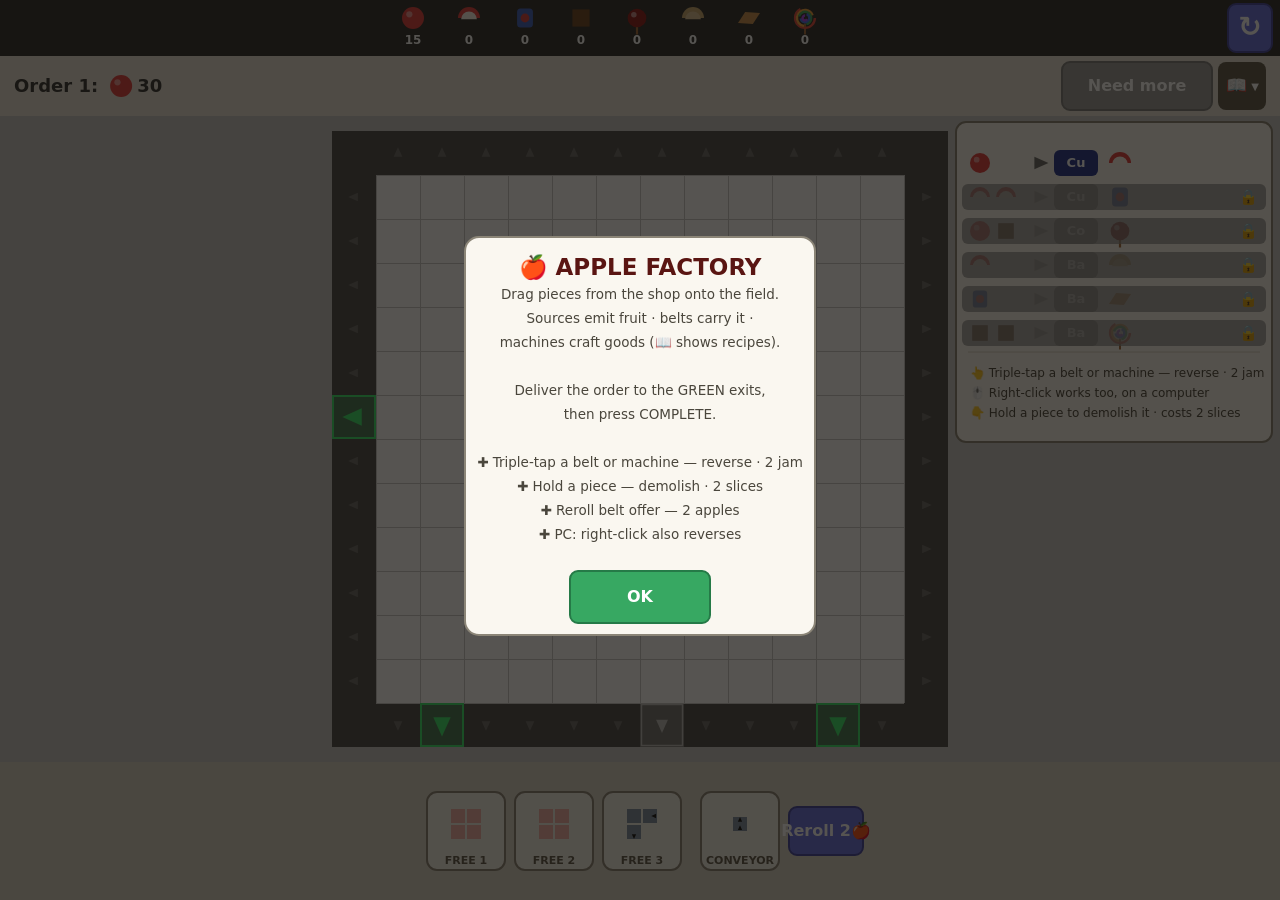
==== applefactory/index.html @ 953b86b8 "Add AppleFactory game" ====
<!DOCTYPE html>
<html lang="en">
<head>
<meta charset="utf-8">
<meta name="viewport" content="width=device-width, initial-scale=1, maximum-scale=1, user-scalable=no, viewport-fit=cover">
<title>AppleFactory</title>
<style>
  html, body { margin: 0; padding: 0; overflow: hidden; background: #c8c8c8; }
  canvas { display: block; touch-action: none; -webkit-user-select: none; user-select: none; }
</style>
</head>
<body>
<canvas id="game"></canvas>
<script>"use strict";(()=>{var Me=["apple","slice","jam","caramel","candyApple","driedApple","fruitLeather","lollipop"],C=["source","caramelSource"];var M=class{constructor(n){this.s=n>>>0||2654435769,this.next(),this.next(),this.next(),this.next()}next(){return this.s=Math.imul(this.s,1664525)+1013904223>>>0,this.s/4294967296}int(n){return Math.floor(this.next()*n)}pick(n){return n[this.int(n.length)]}};function oe(e){return k(e).cells.map(t=>({x:e.x+t.x,y:e.y+t.y}))}function k(e){return G()[e.kind][e.variantIdx]}function Le(e,n){let t=JSON.stringify(n);return G()[e].findIndex(r=>JSON.stringify(r)===t)}var re=null;function Ae(e){re=e}function G(){if(!re)throw new Error("piece variants not registered");return re}var He=(e,n)=>n*12+e;function at(e){let n=new Int32Array(12*12).fill(-1);for(let t of e)for(let r of oe(t))n[He(r.x,r.y)]=t.id;return n}function N(e,n,t,r,o){let i=at(o!=null?e.filter(s=>s.id!==o):e);for(let s of n.cells){let a=t+s.x,l=r+s.y;if(a<0||l<0||a>=12||l>=12||i[He(a,l)]!==-1)return!1}return!0}var y=(e,n)=>({x:e,y:n}),S=(e,n,t,r)=>({x:e,y:n,dir:t,kind:r}),lt=[{kind:"source",w:2,h:2,cells:[y(0,0),y(1,0),y(0,1),y(1,1)],ports:[S(0,0,"N","out"),S(0,0,"W","out"),S(1,0,"N","out"),S(1,0,"E","out"),S(0,1,"S","out"),S(0,1,"W","out"),S(1,1,"S","out"),S(1,1,"E","out")],path:[]},{kind:"conveyor",w:2,h:1,cells:[y(0,0),y(1,0)],ports:[S(0,0,"W","in"),S(1,0,"E","out")],path:[y(0,0),y(1,0)]},{kind:"conveyor",w:1,h:1,cells:[y(0,0)],ports:[S(0,0,"W","in"),S(0,0,"E","out")],path:[y(0,0)]},{kind:"corner",w:2,h:2,cells:[y(0,0),y(1,0),y(0,1)],ports:[S(0,1,"S","in"),S(1,0,"E","out")],path:[y(0,1),y(0,0),y(1,0)]},{kind:"cutter",w:1,h:3,cells:[y(0,0),y(0,1),y(0,2)],ports:[S(0,1,"W","in"),S(0,1,"E","out")],path:[y(0,1)]},{kind:"caramelSource",w:2,h:2,cells:[y(0,0),y(1,0),y(0,1),y(1,1)],ports:[S(0,0,"N","out"),S(0,0,"W","out"),S(1,0,"N","out"),S(1,0,"E","out"),S(0,1,"S","out"),S(0,1,"W","out"),S(1,1,"S","out"),S(1,1,"E","out")],path:[]},{kind:"combiner",w:1,h:3,cells:[y(0,0),y(0,1),y(0,2)],ports:[S(0,0,"W","in"),S(0,2,"W","in"),S(0,1,"E","out")],path:[y(0,1)]},{kind:"baker",w:1,h:3,cells:[y(0,0),y(0,1),y(0,2)],ports:[S(0,0,"N","in"),S(0,2,"S","out")],path:[y(0,0),y(0,1),y(0,2)]},{kind:"container",w:2,h:3,cells:[y(0,0),y(1,0),y(0,1),y(1,1),y(0,2),y(1,2)],ports:[],path:[]}];function Ge(e,n,t){let r=Math.max(e.w,e.h),o=m=>({x:r-1-m.y,y:m.x}),i={N:"E",E:"S",S:"W",W:"N"},s=m=>({x:r-1-m.x,y:m.y}),a=m=>m==="E"?"W":m==="W"?"E":m,l=e.cells.map(m=>({...m})),c=e.ports.map(m=>({...m})),f=e.path.map(m=>({...m})),u=(m,T)=>m.map(T);for(let m=0;m<n;m++)l=u(l,o),c=c.map(T=>({dir:i[T.dir],kind:T.kind,...o(T)})),f=u(f,o);t&&(l=u(l,s),c=c.map(m=>({dir:a(m.dir),kind:m.kind,...s(m)})),f=u(f,s));let p=1/0,b=1/0;for(let m of l)m.x<p&&(p=m.x),m.y<b&&(b=m.y);let h=m=>({x:m.x-p,y:m.y-b});l=l.map(h),c=c.map(m=>({...m,...h(m)})),f=f.map(h);let R=ct(l);return c.sort((m,T)=>m.y-T.y||m.x-T.x||(m.dir===T.dir?m.kind.localeCompare(T.kind):m.dir.localeCompare(T.dir))),{kind:e.kind,w:R.w,h:R.h,cells:l,ports:c,path:f}}function ct(e){let n=0,t=0;for(let r of e)r.x+1>n&&(n=r.x+1),r.y+1>t&&(t=r.y+1);return{w:n,h:t}}function ut(e,n){if(e==="conveyor"||e==="corner"||e==="cutter"||e==="baker")return n.ports.map(t=>({...t,kind:t.kind==="in"?"out":"in"}));if(e==="combiner"){let t=n.ports.find(o=>o.kind==="out");if(!t)return null;let r=t.dir==="E"||t.dir==="W";return n.ports.map(o=>({...o,x:r?n.w-1-o.x:o.x,y:r?o.y:n.h-1-o.y,dir:r?o.dir==="E"?"W":o.dir==="W"?"E":o.dir:o.dir==="N"?"S":o.dir==="S"?"N":o.dir}))}return null}function Ne(e,n){let t=e.map(o=>`${o.x},${o.y}`).sort(),r=n.map(o=>`${o.x},${o.y},${o.dir},${o.kind}`).sort();return JSON.stringify([t,r])}function _e(e,n){let t=ut(e,n);if(!t)return-1;let r=Ne(n.cells,t);return G()[e].findIndex(o=>Ne(o.cells,o.ports)===r)}function Ve(){let e={};for(let n of lt){let t=[];for(let r=0;r<4;r++)t.push(Ge(n,r,!1)),t.push(Ge(n,r,!0));e[n.kind]=(e[n.kind]??[]).concat(t)}return Ae(e),e}var ft=["source","caramelSource","conveyor","corner","cutter","combiner","baker","container"],dt=["container"],Sr=ft.filter(e=>!dt.includes(e)),Ke=["conveyor","corner"];var x={N:{x:0,y:-1},E:{x:1,y:0},S:{x:0,y:1},W:{x:-1,y:0}},_={N:"S",S:"N",E:"W",W:"E"};function mt(e){let n=new Set(e.cells.map(r=>`${r.x},${r.y}`)),t=[];for(let r of e.cells){let o=["N","E","S","W"];for(let i of o)n.has(`${r.x+x[i].x},${r.y+x[i].y}`)||t.push({x:r.x,y:r.y,dir:i})}return t}function pt(e,n,t,r){return e.ports.some(o=>o.kind==="in"&&o.x===n&&o.y===t&&o.dir===r)}function yt(e,n,t,r){return e.ports.some(o=>o.kind==="out"&&o.x===n&&o.y===t&&o.dir===r)}function bt(e,n,t,r){if(e.paused)return!1;let o=k(e);return e.kind==="container"?!0:yt(o,n,t,r)}function ht(e,n,t,r){if(e.paused)return!1;let o=k(e);return e.kind==="container"?!0:pt(o,n,t,r)}var We=e=>e.kind==="conveyor"||e.kind==="corner";function St(e,n){return We(e)||We(n)}function kt(e,n){return(e.activeExits??[]).some(t=>t.x===n.x&&t.y===n.y)}function D(e){let n=[];for(let t of e.pieces){let r=k(t),o=t.kind==="container"?mt(r):r.ports.filter(i=>i.kind==="out");for(let i of o){if(!bt(t,i.x,i.y,i.dir))continue;let s=t.x+i.x+x[i.dir].x,a=t.y+i.y+x[i.dir].y;if(s<0||a<0||s>=12||a>=12){if(!C.includes(t.kind)){let u={x:t.x+i.x,y:t.y+i.y};kt(e,u)&&n.push({fromPiece:t.id,cell:u,dir:i.dir,toPiece:-1})}continue}let c=e.pieces.find(u=>u.x<=s&&u.y<=a&&s<u.x+k(u).w&&a<u.y+k(u).h);if(!c||c.id===t.id||!St(t,c))continue;let f=_[i.dir];ht(c,s-c.x,a-c.y,f)&&n.push({fromPiece:t.id,cell:{x:t.x+i.x,y:t.y+i.y},dir:i.dir,toPiece:c.id})}}return n}function ie(e,n){return e.pieces.find(t=>t.id===n)??null}var w={cutter:{recipes:[{ins:{apple:1},out:{type:"slice",qty:1}},{ins:{slice:2},out:{type:"jam",qty:1},needsUnlock:"jam"}],caps:{apple:1,slice:1,jam:1},steps:1},combiner:{recipes:[{ins:{apple:1,caramel:1},out:{type:"candyApple",qty:1}}],caps:{apple:1,caramel:1,candyApple:1},steps:2},baker:{recipes:[{ins:{slice:1},out:{type:"driedApple",qty:1}},{ins:{jam:1},out:{type:"fruitLeather",qty:1}},{ins:{caramel:2},out:{type:"lollipop",qty:1}}],caps:{slice:2,jam:2,driedApple:1,fruitLeather:1,caramel:2,lollipop:1},steps:3}},U=e=>e in w;function gt(e){return w[e].recipes.map(n=>n.out.type)}function Pt(e,n){return U(e.kind)?w[e.kind].caps[n]??0:0}function Be(e,n,t){if(n.paused||!U(n.kind))return!1;let r=w[n.kind];if(n.job>=0){let o=r.recipes[n.job];if(t===o.out.type&&(n.bufs[t]??0)+1+o.out.qty>(r.caps[t]??0))return!1}return(n.ing[t]??0)<Pt(n,t)?!0:n.job<0&&r.recipes.some(o=>{let i=o.ins[t];if(!i||o.needsUnlock&&!e.unlocked.includes(o.needsUnlock)||(n.ing[t]??0)+1!==i)return!1;for(let s of Object.keys(o.ins))if(s!==t&&(n.ing[s]??0)<o.ins[s])return!1;return(n.bufs[o.out.type]??0)+o.out.qty<=(r.caps[o.out.type]??0)})}function qe(e,n,t){n.ing[t]=(n.ing[t]??0)+1}function vt(e,n){let t=w[n.kind];for(let r=0;r<t.recipes.length;r++){let o=t.recipes[r];if(o.needsUnlock&&!e.unlocked.includes(o.needsUnlock))continue;let i=!0;for(let s of Object.keys(o.ins))(n.ing[s]??0)<o.ins[s]&&(i=!1);if(i&&!((n.bufs[o.out.type]??0)+o.out.qty>(t.caps[o.out.type]??0)))return r}return-1}function Ue(e){for(let n of e.pieces){if(n.paused||!U(n.kind))continue;let t=w[n.kind];if(n.job<0){let r=vt(e,n);if(r>=0){n.job=r;let o=t.recipes[r];for(let i of Object.keys(o.ins))n.ing[i]=(n.ing[i]??0)-o.ins[i],n.ing[i]===0&&delete n.ing[i];n.procTicks=t.steps*24-1}continue}if(n.procTicks--,n.procTicks<=0){let r=t.recipes[n.job];n.bufs[r.out.type]=(n.bufs[r.out.type]??0)+r.out.qty,n.job=-1}}}function je(e,n,t,r){if(n.paused||!U(n.kind))return;let o=gt(n.kind),i=t.filter(s=>s.fromPiece===n.id);for(let s of i)for(let a of o)if((n.bufs[a]??0)>0&&r(e,s,a)){n.bufs[a]=n.bufs[a]-1,n.bufs[a]===0&&delete n.bufs[a];break}}function Fe(e,n,t){if(n.paused)return!1;switch(n.kind){case"conveyor":case"corner":return n.queue[0]==null;case"cutter":case"combiner":case"baker":return Be(e,n,t);case"container":return n.stored<12&&(n.lock===null||n.lock===t);case"source":case"caramelSource":return!1}}function $e(e,n,t){let r={id:e.nextResourceId++,type:t};switch(n.kind){case"conveyor":case"corner":n.queue[0]=r;break;case"cutter":case"combiner":case"baker":qe(e,n,t);break;case"container":n.stored++,n.lock===null&&(n.lock=t);break;case"source":case"caramelSource":break}}function Rt(e){return e==="caramelSource"?"caramel":"apple"}function ae(e,n,t){if(n.toPiece===-1)return e.stock[t]++,!0;let r=ie(e,n.toPiece);return!r||!Fe(e,r,t)?!1:($e(e,r,t),!0)}var le=e=>e.kind==="conveyor"||e.kind==="corner";function wt(e,n){let t=new Map(e.pieces.map(a=>[a.id,a])),r=[],o=new Set,i=new Set,s=a=>{if(o.has(a)||i.has(a))return;let l=t.get(a);if(!(!l||!le(l))){i.add(a);for(let c of n)c.fromPiece===a&&c.toPiece>=0&&s(c.toPiece);i.delete(a),o.add(a),r.push(l)}};for(let a of n)s(a.fromPiece);for(let a of e.pieces)le(a)&&!o.has(a.id)&&r.push(a);return r}function Ye(e){let n=D(e),t=new Set;for(let r of wt(e,n)){let o=k(r).path.length,i=!1,s=r.queue[o-1];if(s!=null)for(let a of n){if(a.fromPiece!==r.id)continue;if(a.toPiece===-1){e.stock[s.type]++,i=!0;break}let l=ie(e,a.toPiece);if(le(l)){if(t.has(l.id)&&l.queue[0]==null){l.queue[0]=s,i=!0;break}}else if(Fe(e,l,s.type)){$e(e,l,s.type),i=!0;break}}i&&(r.queue[o-1]=null);for(let a=o-1;a>0;a--)r.queue[a]==null&&r.queue[a-1]!=null&&(r.queue[a]=r.queue[a-1],r.queue[a-1]=null);t.add(r.id)}for(let r of e.pieces){if(r.paused)continue;let o=n.filter(i=>i.fromPiece===r.id);if(o.length!==0)if(C.includes(r.kind)){let i=Rt(r.kind);for(let s of o){if(r.stock<=0)break;ae(e,s,i)&&r.stock--}}else if(r.kind==="container"&&r.lock!==null){let i=r.lock;for(let s of o){if(r.stored<=0)break;ae(e,s,i)&&(r.stored--,r.stored===0&&(r.lock=null))}}else je(e,r,n,ae)}}function ue(e,n){let t=G()[n];return e.pick(t)}function Tt(e,n){return ue(e,e.pick(n))}function Je(e){return ue(e,e.pick(Ke))}var Xe=e=>JSON.stringify(e);function Ct(e,n,t){let r=e?Xe(e):"",o=n(t);for(let i=0;i<10&&Xe(o)===r;i++)o=n(t);return o}function xt(e){return[...e.unlockedKinds]}function Qe(e,n){let t=xt(e),r=[];for(let i=0;i<3;i++)r.push(Tt(n,t));let o=n.int(r.length);r[o]=ue(n,"source"),e.shopFree=r}function Ze(e,n){e.shopFree.every(t=>t===null)&&(Qe(e,n),e.firstCycle=!1)}function ze(e,n){return e.stock.apple<2?!1:(e.stock.apple-=2,e.shopConveyor=Ct(e.shopConveyor,Je,n),!0)}function en(e,n){Qe(e,n),e.shopConveyor=Je(n)}var F=5,j=(e,n,t)=>n+e.int(t-n+1);function Et(e,n){let t=r=>({type:r,qty:j(n,20,30)});switch(e){case 1:return[t("apple")];case 2:return[t("slice")];case 3:return[{type:"jam",qty:j(n,10,20)}];case 4:return[t("candyApple")];case 5:{let r=o=>({type:o,qty:j(n,10,30)});return[r("lollipop"),r("fruitLeather"),r("driedApple")]}default:throw new Error(`no campaign script for order ${e}`)}}function Dt(e,n,t){let r=e<11?2:3,o=20+(e>=11?Math.floor((e-11)/5)*10:0),i=[...n],s=[];for(let a=0;a<r&&i.length>0;a++)s.push(i.splice(t.int(i.length),1)[0]);return s.map(a=>({type:a,qty:j(t,o,o+10)}))}function fe(e,n,t){return e<=F?{index:e,reqs:Et(e,t)}:{index:e,reqs:Dt(e,n,t)}}function de(e,n){return n.reqs.every(t=>e[t.type]>=t.qty)}function Ot(e,n){if(n===2&&!e.unlocked.includes("jam")&&e.unlocked.push("jam"),n===3&&(e.unlocked.includes("caramel")||e.unlocked.push("caramel"),e.unlocked.includes("candyApple")||e.unlocked.push("candyApple"),e.unlockedKinds.includes("combiner")||e.unlockedKinds.push("combiner"),e.unlockedKinds.includes("caramelSource")||e.unlockedKinds.push("caramelSource")),n>=4){for(let t of["driedApple","fruitLeather","lollipop"])e.unlocked.includes(t)||e.unlocked.push(t);e.unlockedKinds.includes("baker")||e.unlockedKinds.push("baker")}}function nn(e){if(e.gameOver||!de(e.stock,e.order))return!1;for(let r of e.order.reqs)e.stock[r.type]-=r.qty;let n=e.order.index;Ot(e,n),n>=F&&(e.won=!0,e.endless=!0),e.orderIndex=n+1;let t=new M(e.rngState^1597463007);return e.order=fe(e.orderIndex,e.unlocked,t),e.rngState=t.s,!0}function It(e){let n=[...e.shopFree.filter(t=>t!==null),e.shopConveyor].filter(t=>t!==null);if(n.length===0)return!0;for(let t of n)for(let r=0;r<=12-t.h;r++)for(let o=0;o<=12-t.w;o++)if(N(e.pieces,t,o,r))return!0;return!1}function tn(e){!e.endless||e.gameOver||It(e)||(e.gameOver=!0)}function rn(){let e=[];for(let t=0;t<12;t++)e.push({x:t,y:0},{x:t,y:11},{x:0,y:t},{x:11,y:t});let n=new Set;return e.filter(t=>{let r=`${t.x},${t.y}`;return n.has(r)?!1:(n.add(r),!0)})}function ye(e){let n=rn(),t=[];for(let r=0;r<3&&n.length>0;r++){let o=e.int(n.length);t.push(n.splice(o,1)[0])}return t}var me=(e,n)=>e.x===n.x&&e.y===n.y;function $(e,n){for(let t=0;t<20;t++){let r=ye(e)[0];if(!n.some(o=>me(o,r)))return r}return rn().find(t=>!n.some(r=>me(r,t)))}function Lt(e,n,t){let r=e.activeExits.findIndex(a=>a.x===n.x&&a.y===n.y);if(r<0)return;let o=e.activeExits.filter((a,l)=>l!==r),i=e.nextExit,s;i&&!o.some(a=>me(a,i))?s=i:s=$(t,o),e.activeExits[r]=s,e.nextExit=$(t,e.activeExits)}function pe(e,n){let t=D(e),r=new Set,o=[n];for(;o.length>0;){let i=o.pop();for(let s of t)s.fromPiece!==i||s.toPiece<0||r.has(s.toPiece)||(r.add(s.toPiece),o.push(s.toPiece))}return r}function At(e,n){let t=new Set;for(let r of w[n].recipes)if(!(r.needsUnlock&&!e.unlocked.includes(r.needsUnlock)))for(let o of Object.keys(r.ins))t.add(o);return t}function Ht(e,n,t){let r=new Set;for(let o of w[n].recipes){if(o.needsUnlock&&!e.unlocked.includes(o.needsUnlock))continue;let i=!0;for(let s of Object.keys(o.ins))t.has(s)||(i=!1);i&&r.add(o.out.type)}return r}function on(e,n){let t=new Map;for(let i of n){if(i.toPiece<0)continue;let s=t.get(i.toPiece)??[];s.push(i),t.set(i.toPiece,s)}let r=new Map;for(let i of e.pieces)C.includes(i.kind)&&r.set(i.id,new Set([i.kind==="caramelSource"?"caramel":"apple"]));let o=e.pieces.length+2;for(let i=0;i<o;i++){let s=!1;for(let a of e.pieces){let l=new Set;for(let u of t.get(a.id)??[]){let p=r.get(u.fromPiece);if(p){if(a.kind==="conveyor"||a.kind==="corner"||a.kind==="container")for(let b of p)l.add(b);else if(a.kind in w){let b=At(e,a.kind);for(let h of p)b.has(h)&&l.add(h)}}}let c=a.kind in w?Ht(e,a.kind,l):l,f=r.get(a.id);f||(f=new Set,r.set(a.id,f));for(let u of c)f.has(u)||(f.add(u),s=!0)}if(!s)break}return r}function sn(e,n,t){for(let r of n){if(r.toPiece!==-1||!e.has(r.fromPiece))continue;let o=t.get(r.fromPiece);if(o&&o.size>0)return!0}return!1}function Gt(e){let n=D(e),t=on(e,n),r=[],o=e.pieces.filter(i=>C.includes(i.kind));for(let i of o){let s=pe(e,i.id),a=new Set(s);a.add(i.id);let l=!1;for(let c of n)if(c.toPiece===-1&&a.has(c.fromPiece)){l=!0;break}l&&sn(a,n,t)&&r.push([...a])}return r}function an(e){e.builtLines=Gt(e)}function ln(e){let n=new Set;for(let t of e.builtLines)for(let r of t)n.add(r);return n}function cn(e,n){let t=e.pieces.filter(c=>C.includes(c.kind)&&c.stock<=0);if(t.length===0)return;let r=D(e),o=on(e,r),i=new Set;for(let c of e.pieces)if(!(!C.includes(c.kind)||c.stock<=0)){i.add(c.id);for(let f of pe(e,c.id))i.add(f)}let s=(c,f)=>{for(let u of r)u.toPiece===-1&&c.has(u.fromPiece)&&f.push(u.cell)},a=new Set,l=[];for(let c of t){if(a.has(c.id))continue;let f=pe(e,c.id);if(f.add(c.id),sn(f,r,o)){if(Nt(e,f,r))continue;s(f,l);for(let u of f)a.add(u)}else{if(e.pieces.some(b=>f.has(b.id)&&b.stored>0))continue;let p=!1;for(let b of f)i.has(b)||(a.add(b),p=!0);p&&s(f,l)}}if(a.size>0){e.pieces=e.pieces.filter(c=>!a.has(c.id));for(let c of l)Lt(e,c,n)}}function Nt(e,n,t){let r=new Set;for(let o of t)n.has(o.fromPiece)&&r.add(o.fromPiece);for(let o of e.pieces){if(!n.has(o.id))continue;if(o.stored>0||(o.queue.some(Boolean)||Object.keys(o.bufs).length>0||Object.keys(o.ing).length>0)&&r.has(o.id))return!0}return!1}var Vt=15,Kt=()=>{let e={};for(let n of Me)e[n]=0;return e};function un(e,n,t,r,o){return{id:e.nextPieceId++,kind:n,variantIdx:t,x:r,y:o,paused:!1,stock:C.includes(n)?10:0,bufs:{},ing:{},job:-1,procTicks:0,stored:0,lock:null,queue:[]}}function be(e){let n=new M(e),t={tick:0,pieces:[],nextPieceId:1,nextResourceId:1,stock:Kt(),orderIndex:1,order:{index:1,reqs:[]},unlocked:["apple","slice"],unlockedKinds:["source","conveyor","corner","cutter"],won:!1,endless:!1,gameOver:!1,shopFree:[null,null,null],shopConveyor:null,firstCycle:!0,activeExits:ye(n),nextExit:null,builtLines:[],rngState:n.s};return t.stock.apple=Vt,t.nextExit=$(n,t.activeExits),en(t,n),t.order=fe(1,t.unlocked,n),t.rngState=n.s,t}function fn(e){return JSON.stringify(e)}function dn(e){let n=JSON.parse(e);if(typeof n.tick!="number"||!Array.isArray(n.pieces))throw new Error("invalid save data");return n}var mn=2,Y=1e3;function pn(e,n,t){if(t.has(n)||e.stock.slice<mn)return!1;let r=e.pieces.findIndex(o=>o.id===n);return r<0?!1:(e.stock.slice-=mn,e.pieces.splice(r,1),!0)}var yn=2,Wt=["conveyor","corner","cutter","combiner","baker"];function bn(e,n){let t=e.pieces.find(o=>o.id===n);if(!t||!Wt.includes(t.kind)||e.stock.jam<yn)return!1;let r=_e(t.kind,k(t));return r<0?!1:(e.stock.jam-=yn,t.variantIdx=r,t.queue.reverse(),!0)}var X=class{constructor(n){Ve(),this.currentSeed=n>>>0||1,this.state=be(this.currentSeed)}tick(){let n=this.state;if(!n.gameOver&&(n.tick++,Ue(n),n.tick%24===0)){Ye(n);let t=this.prng();cn(n,t),this.commit(t),an(n),tn(n)}}prng(){return new M(this.state.rngState)}commit(n){this.state.rngState=n.s}freeSlotIndex(n){return n==="free0"?0:n==="free1"?1:2}place(n,t,r){let o=this.state,i;if(n==="conv"?i=o.shopConveyor:i=o.shopFree[this.freeSlotIndex(n)]??null,!i)return!1;let s=i.kind,a=Le(s,i);if(a<0||!N(o.pieces,i,t,r))return!1;if(o.pieces.push(un(o,s,a,t,r)),n==="conv")o.shopConveyor=null;else{o.shopFree[this.freeSlotIndex(n)]=null;let l=this.prng();Ze(o,l),this.commit(l)}return!0}demolish(n){return pn(this.state,n,ln(this.state))}reverse(n){return bn(this.state,n)}movePiece(n,t,r){return!1}togglePause(n){return!1}rerollConveyorSlot(){let n=this.prng(),t=ze(this.state,n);return this.commit(n),t}completeOrder(){return nn(this.state)}restart(n){let t=this.state,r=n!==void 0?n>>>0:(t.rngState^t.tick*2654435761^2654435769)>>>0||1;this.currentSeed=r||1,this.state=be(this.currentSeed)}get seed(){return this.currentSeed}serialize(){return fn(this.state)}};function he(e,n){let r=e-24,o=n-56-60-138-12*2,i=Math.max(8,Math.floor(Math.min(r/14,o/14))),s=Math.floor((e-14*i)/2),a=116+Math.floor((o-14*i)/2)+12,l=Math.min(78,Math.max(56,Math.floor(i*2.2))),c=74,f=10,u=4*l+4*f+c,p=Math.floor((e-u)/2),b=n-138+(138-l)/2,h=()=>{let te={x:p,y:b,w:l,h:l};return p+=l+f,te},R=()=>{let te={x:p,y:b+(l-48)/2,w:c,h:48};return p+=c+f,te},m=h(),T=h(),ot=h();p+=f;let it=h(),st=R();return{W:e,H:n,u:i,bx:s,by:a,fx:s+i,fy:a+i,hudH:56,orderH:60,shopH:138,restartBtn:{x:e-52,y:4,w:44,h:48},completeBtn:{x:e-218,y:62,w:150,h:48},hintsBtn:{x:e-62,y:62,w:48,h:48},rerollConvBtn:st,free:[m,T,ot],conv:it}}function E(e,n,t){return n>=e.x&&n<e.x+e.w&&t>=e.y&&t<e.y+e.h}function Se(e,n,t){let r=Math.floor((n-e.fx)/e.u),o=Math.floor((t-e.fy)/e.u);return r<0||o<0||r>11||o>11?null:{cx:r,cy:o}}function hn(){let e=document.getElementById("game"),n=e.getContext("2d"),t=()=>{let r=window.devicePixelRatio||1;e.width=Math.floor(window.innerWidth*r),e.height=Math.floor(window.innerHeight*r),e.style.width=`${window.innerWidth}px`,e.style.height=`${window.innerHeight}px`,n.setTransform(r,0,0,r,0,0)};return t(),window.addEventListener("resize",t),{canvas:e,ctx:n}}var Sn=8,Bt=3,qt=300,kn=24,J=class{constructor(n,t){this.emit=t;this.downAt=null;this.dragging=!1;this.primaryId=null;this.holdTimer=null;this.holdState=null;this.holdFired=!1;this.streak=0;this.lastUpAt=0;this.origin=null;n.addEventListener("pointerdown",o=>{if(o.preventDefault(),o.button!==0)return;let i=this.pt(n,o);if(this.primaryId!==null)return;this.primaryId=o.pointerId,this.downAt=i,this.dragging=!1,this.holdFired=!1,this.streak>0&&this.origin!==null&&performance.now()-this.lastUpAt<=qt&&this.dist(i,this.origin)<=kn||(this.streak=0,this.origin=i),this.holdState={x:i.x,y:i.y,startedAt:performance.now()},this.holdTimer=setTimeout(()=>{!this.dragging&&this.downAt&&this.holdState&&(this.holdFired=!0,this.breakChain(),this.emit({type:"holdComplete",x:this.holdState.x,y:this.holdState.y}),this.holdState=null)},Y)}),n.addEventListener("pointermove",o=>{if(o.pointerId!==this.primaryId||!this.downAt)return;let i=this.pt(n,o);if(!this.dragging){let s=i.x-this.downAt.x,a=i.y-this.downAt.y;if(s*s+a*a>Sn*Sn)this.dragging=!0,this.cancelHold(),this.breakChain(),this.emit({type:"dragStart",x:this.downAt.x,y:this.downAt.y});else return}this.emit({type:"dragMove",x:i.x,y:i.y})});let r=(o,i)=>{if(o.pointerId!==this.primaryId)return;this.cancelHold();let s=this.holdFired,a=this.dragging,l=this.pt(n,o);if(this.primaryId=null,this.downAt=null,this.dragging=!1,this.holdFired=!1,!s)if(a)this.emit({type:"drop",x:i?-1:l.x,y:i?-1:l.y});else if(i)this.breakChain();else if(this.lastUpAt=performance.now(),this.streak++,this.origin!==null&&this.dist(l,this.origin)>kn&&(this.streak=1,this.origin=l),this.streak>=Bt){let c=this.origin??l;this.breakChain(),this.emit({type:"tripleTap",x:c.x,y:c.y})}else this.emit({type:"tap",x:l.x,y:l.y})};n.addEventListener("pointerup",o=>r(o,!1)),n.addEventListener("pointercancel",o=>r(o,!0)),n.addEventListener("contextmenu",o=>{if(o.preventDefault(),this.primaryId===null){let i=n.getBoundingClientRect();this.emit({type:"tripleTap",x:o.clientX-i.left,y:o.clientY-i.top})}}),window.addEventListener("keydown",o=>{this.emit({type:"key",key:o.key})})}breakChain(){this.streak=0,this.origin=null}dist(n,t){return Math.hypot(n.x-t.x,n.y-t.y)}cancelHold(){this.holdTimer!==null&&(clearTimeout(this.holdTimer),this.holdTimer=null),this.holdState=null}pt(n,t){let r=n.getBoundingClientRect();return{x:t.clientX-r.left,y:t.clientY-r.top}}get isDragging(){return this.dragging}get currentHold(){return this.holdState}};var Pn=["N","E","S","W"];function gn(e){return Pn.filter(n=>{switch(n){case"N":return e.y===0;case"S":return e.y===11;case"W":return e.x===0;case"E":return e.x===11}})}function Ut(e,n,t){let r=t==="E"?e.bx+13*e.u:t==="W"?e.bx:e.fx+n.x*e.u,o=t==="S"?e.by+13*e.u:t==="N"?e.by:e.fy+n.y*e.u,i=t==="E"?e.bx+13.5*e.u:t==="W"?e.bx+.5*e.u:e.fx+(n.x+.5)*e.u,s=t==="S"?e.by+13.5*e.u:t==="N"?e.by+.5*e.u:e.fy+(n.y+.5)*e.u;return{rx:r,ry:o,cx:i,cy:s}}function vn(e,n,t,r){e.fillStyle="#4a4a4a",e.fillRect(n.bx,n.by,14*n.u,14*n.u),e.fillStyle="#ffffff",e.fillRect(n.fx,n.fy,12*n.u,12*n.u),e.strokeStyle="#c9c9c9",e.lineWidth=1,e.beginPath();for(let i=0;i<=12;i++){let s=n.fx+i*n.u;e.moveTo(s+.5,n.fy),e.lineTo(s+.5,n.fy+12*n.u);let a=n.fy+i*n.u;e.moveTo(n.fx,a+.5),e.lineTo(n.fx+12*n.u,a+.5)}e.stroke();let o=i=>t.some(s=>s.x===i.x&&s.y===i.y);for(let i=0;i<12;i++)for(let s of Pn){let a=s==="N"?{x:i,y:0}:s==="S"?{x:i,y:11}:s==="W"?{x:0,y:i}:{x:11,y:i};o(a)||ke(e,n,a,s,"dim")}if(r)for(let i of gn(r))ke(e,n,r,i,"preview");for(let i of t)for(let s of gn(i))ke(e,n,i,s,"active")}function ke(e,n,t,r,o){let{rx:i,ry:s,cx:a,cy:l}=Ut(n,t,r);if(o==="dim"){e.fillStyle="#6a6a6a",I(e,a,l,r,n.u*.22);return}if(o==="preview"){e.fillStyle="rgba(205,205,205,.30)",e.fillRect(i,s,n.u,n.u),e.strokeStyle="#bdbdbd",e.lineWidth=1.5,e.strokeRect(i+1.5,s+1.5,n.u-3,n.u-3),e.fillStyle="#bdbdbd",I(e,a,l,r,n.u*.3);return}e.fillStyle="rgba(55,232,107,.28)",e.fillRect(i,s,n.u,n.u),e.strokeStyle="#37e86b",e.lineWidth=2,e.strokeRect(i+1,s+1,n.u-2,n.u-2),e.fillStyle="#37e86b",I(e,a,l,r,n.u*.44)}function I(e,n,t,r,o){let i=x[r],s=n+i.x*o*.6,a=t+i.y*o*.6,l=-i.y,c=i.x,f=n-i.x*o*.4,u=t-i.y*o*.4;e.beginPath(),e.moveTo(s,a),e.lineTo(f+l*o*.45,u+c*o*.45),e.lineTo(f-l*o*.45,u-c*o*.45),e.closePath(),e.fill()}function Rn(e,n,t,r,o){if(!t||t.length===0)return;let i=new Map(r.map(c=>[c.id,c])),s=new Set;for(let c of t){for(let f of c){let u=i.get(f);if(u)for(let p of oe(u))s.add(`${p.x},${p.y}`)}c.length}if(s.size===0)return;let a=(c,f)=>s.has(`${c},${f}`),l=.4+.32*Math.sin(o/140);e.save(),e.strokeStyle=`rgba(255,176,32,${l.toFixed(3)})`,e.lineWidth=Math.max(2.5,n.u*.16),e.lineCap="round",e.beginPath();for(let c of s){let[f,u]=c.split(","),p=Number(f),b=Number(u),h=n.fx+p*n.u,R=n.fy+b*n.u;a(p,b-1)||(e.moveTo(h,R),e.lineTo(h+n.u,R)),a(p,b+1)||(e.moveTo(h,R+n.u),e.lineTo(h+n.u,R+n.u)),a(p-1,b)||(e.moveTo(h,R),e.lineTo(h,R+n.u)),a(p+1,b)||(e.moveTo(h+n.u,R),e.lineTo(h+n.u,R+n.u))}e.stroke(),e.restore()}var wn={source:"#f2b0a8",caramelSource:"#ecd24a",conveyor:"#7d8fa3",corner:"#7d8fa3",cutter:"#22348f",combiner:"#8f1a8f",baker:"#d97a1e",container:"#e9dcc0"};function L(e,n,t,r,o,i="#111111"){e.fillStyle=i;for(let s of o){let a=n+(s.x+.5)*r,l=t+(s.y+.5)*r,c=r*.26,f=s.dir==="E"?c:s.dir==="W"?-c:0,u=s.dir==="S"?c:s.dir==="N"?-c:0;I(e,a+f,l+u,s.kind==="in"?_[s.dir]:s.dir,r*.3)}}function jt(e,n,t,r,o){let i=r.find(l=>l.kind==="in"),s=r.find(l=>l.kind==="out");if(!i||!s){L(e,n-o/2,t-o/2,o,r);return}let a=_[i.dir];Tn(e,n,t,a,o,.36,.28)}function Tn(e,n,t,r,o,i,s){let a=x[r].x,l=x[r].y;e.strokeStyle="#111111",e.lineWidth=Math.max(2,o*.11),e.beginPath(),e.moveTo(n-a*o*i,t-l*o*i),e.lineTo(n+a*o*(s-.2),t+l*o*(s-.2)),e.stroke(),I(e,n+a*o*s,t+l*o*s,r,o*.32)}function Ft(e,n,t,r,o){for(let i of r.ports){let s=i.kind==="in"?_[i.dir]:i.dir;Tn(e,n+(i.x+.5)*o,t+(i.y+.5)*o,s,o,.3,.3)}}function Cn(e,n,t){let r=k(t),o=n.fx+t.x*n.u,i=n.fy+t.y*n.u,s=r.path[0]??null;for(let a of r.cells){let l=t.kind==="cutter"&&s!==null&&a.x===s.x&&a.y===s.y;e.fillStyle=l?wn.conveyor:wn[t.kind]??"#999999",e.fillRect(o+a.x*n.u+1,i+a.y*n.u+1,n.u-2,n.u-2)}if(t.kind==="container"&&$t(e,n,t,o,i),e.fillStyle="#111111",t.kind==="conveyor"||t.kind==="corner"?L(e,o,i,n.u,r.ports):t.kind==="cutter"&&s?jt(e,o+(s.x+.5)*n.u,i+(s.y+.5)*n.u,r.ports,n.u):t.kind==="combiner"?L(e,o,i,n.u,r.ports,"#f4f1ea"):t.kind==="baker"&&Ft(e,o,i,r,n.u),C.includes(t.kind)&&(e.fillStyle=t.kind==="caramelSource"?"#4a3a08":"#5a1512",e.font=`bold ${Math.floor(n.u*.72)}px system-ui, sans-serif`,e.textAlign="center",e.textBaseline="middle",e.fillText(String(t.stock),o+r.w*n.u*.5,i+r.h*n.u*.52)),t.paused){e.fillStyle="rgba(140,140,140,.72)";for(let a of r.cells)e.fillRect(o+a.x*n.u+1,i+a.y*n.u+1,n.u-2,n.u-2)}if(C.includes(t.kind)&&t.stock<=0&&!t.paused){e.fillStyle="rgba(120,120,120,.55)";for(let a of r.cells)e.fillRect(o+a.x*n.u+1,i+a.y*n.u+1,n.u-2,n.u-2)}}function $t(e,n,t,r,o){let i=k(t);e.save(),e.strokeStyle="#8a6b3d",e.lineWidth=Math.max(2,n.u*.09),e.strokeRect(r+2,o+2,i.w*n.u-4,i.h*n.u-4),e.beginPath(),e.rect(r+2,o+2,i.w*n.u-4,i.h*n.u-4),e.clip(),e.lineWidth=1,e.strokeStyle="rgba(138,107,61,.5)";let s=Math.max(6,n.u*.34);for(let a=-i.h*n.u;a<i.w*n.u+i.h*n.u;a+=s)e.beginPath(),e.moveTo(r+a,o),e.lineTo(r+a+i.h*n.u,o+i.h*n.u),e.stroke();e.restore()}function xn(e,n,t,r){e.fillStyle="#111111";for(let o of r()){let i=t.pieces.find(u=>u.id===o.fromPiece);if(!i||i.paused)continue;let s=n.fx+(o.cell.x+.5)*n.u,a=n.fy+(o.cell.y+.5)*n.u,l=n.u*.28,c=o.dir==="E"?l:o.dir==="W"?-l:0,f=o.dir==="S"?l:o.dir==="N"?-l:0;I(e,s+c,a+f,o.dir,n.u*.34)}}var En=new Map;function ge(e){let n=En.get(e);return n||(n={img:null,ready:!1},En.set(e,n)),n}function Dn(e,n){let t=new Image;t.onload=()=>{ge(e).img=t,ge(e).ready=!0},t.src=n}function O(e,n,t,r,o){let i=ge(n);if(i.ready&&i.img){e.drawImage(i.img,t-o/2,r-o/2,o,o);return}let s=o/2;switch(n){case"apple":{e.fillStyle="#e23b3b",e.beginPath(),e.arc(t,r,s,0,Math.PI*2),e.fill(),e.fillStyle="rgba(255,255,255,.45)",e.beginPath(),e.arc(t-o/6,r-o/6,o/7,0,Math.PI*2),e.fill();break}case"slice":{e.fillStyle="#e23b3b",e.beginPath(),e.arc(t,r,s,Math.PI,0),e.closePath(),e.fill(),e.fillStyle="#fdf6ec",e.beginPath(),e.arc(t,r+o*.06,o/2.8,Math.PI,0),e.closePath(),e.fill();break}case"driedApple":{e.fillStyle="#c9a76f",e.beginPath(),e.arc(t,r,s,Math.PI,0),e.closePath(),e.fill(),e.fillStyle="#dcc094",e.beginPath(),e.arc(t,r+o*.06,o/2.8,Math.PI,0),e.closePath(),e.fill();break}case"fruitLeather":{e.fillStyle="#c98f4e",e.beginPath(),e.moveTo(t-s,r+s*.45),e.lineTo(t-s*.35,r-s*.55),e.lineTo(t+s,r-s*.45),e.lineTo(t+s*.35,r+s*.55),e.closePath(),e.fill();break}case"jam":{e.fillStyle="#3a5fbf";let a=o*.72,l=o*.86;e.beginPath(),e.roundRect(t-a/2,r-l/2,a,l,o*.16),e.fill(),e.fillStyle="#d93b3b",e.beginPath(),e.arc(t,r,o*.2,0,Math.PI*2),e.fill();break}case"caramel":{e.fillStyle="#6b4423";let a=o*.78;e.fillRect(t-a/2,r-a/2,a,a);break}case"candyApple":{e.strokeStyle="#a06a3a",e.lineWidth=Math.max(2,o*.1),e.beginPath(),e.moveTo(t,r+s*.6),e.lineTo(t,r+s*1.5),e.stroke(),e.fillStyle="#8f1616",e.beginPath(),e.arc(t,r,s*.85,0,Math.PI*2),e.fill(),e.fillStyle="rgba(255,255,255,.5)",e.beginPath(),e.arc(t-o/7,r-o/7,o/8,0,Math.PI*2),e.fill();break}case"lollipop":{e.strokeStyle="#a06a3a",e.lineWidth=Math.max(2,o*.09),e.beginPath(),e.moveTo(t,r+s*.5),e.lineTo(t,r+s*1.5),e.stroke();let a=["#e2483c","#f2a13c","#3ca65c","#3c6ee2","#a43ce2"];e.lineWidth=Math.max(2,o*.11);for(let l=0;l<a.length;l++)e.strokeStyle=a[l],e.beginPath(),e.arc(t,r,s*(.9-l*.17),l*1.7,l*1.7+Math.PI*1.35),e.stroke();break}}}function In(e,n,t,r,o){let i=D(t);for(let s of t.pieces){if(o===s.id)continue;let a=n.fx+s.x*n.u,l=n.fy+s.y*n.u;if(s.kind==="conveyor"||s.kind==="corner"){let c=k(s),f=i.find(u=>u.toPiece===s.id);for(let u=0;u<c.path.length;u++){let p=s.queue[u];if(!p||s.paused)continue;let b=c.path[u],h=b.x,R=b.y;u>0?(h=c.path[u-1].x,R=c.path[u-1].y):f&&u===0&&(h=b.x-x[f.dir].x,R=b.y-x[f.dir].y);let m=On(a+(h+.5)*n.u,a+(b.x+.5)*n.u,r),T=On(l+(R+.5)*n.u,l+(b.y+.5)*n.u,r);O(e,p.type,m,T,n.u*.56)}}(s.kind==="cutter"||s.kind==="combiner"||s.kind==="baker")&&!s.paused&&Yt(e,n,s,a,l),s.kind==="container"&&s.stored>0&&s.lock&&Xt(e,n,s,a,l)}}function Yt(e,n,t,r,o){let i=k(t),s=n.u*.3,a=0,l=[t.ing,t.bufs];for(let c of l)for(let f of Object.keys(c))for(let u=0;u<(c[f]??0);u++){let p=a%i.cells.length,b=Math.floor(a/i.cells.length),h=i.cells[p],R=r+(h.x+.32+b*.36)*n.u,m=o+(h.y+.32+b*.36)*n.u;O(e,f,R,m,s),a++}}function Xt(e,n,t,r,o){let i=k(t),s=Math.min(t.stored,12),a=t.lock==="apple"?"apple":t.lock==="slice"?"slice":"caramel",l=n.u*.34;for(let c=0;c<s;c++){let f=c%i.cells.length,u=Math.floor(c/i.cells.length),p=i.cells[f],b=r+(p.x+.32+u*.36)*n.u,h=o+(p.y+.32+u*.36)*n.u;O(e,a,b,h,l)}}function On(e,n,t){return e+(n-e)*t}var Pe=["apple","slice","jam","caramel","candyApple","driedApple","fruitLeather","lollipop"];function Mn(e,n,t){e.fillStyle="#2b2b2b",e.fillRect(0,0,n.W,n.hudH),e.textBaseline="middle";let r=n.restartBtn.x,o=Math.max(30,Math.min(56,Math.floor((r-24)/Pe.length))),i=Math.max(12,Math.floor((r-10-o*Pe.length)/2))+Math.floor(o/2);for(let f of Pe)O(e,f,i,18,Math.min(22,o-10)),e.fillStyle="#ffffff",e.font="bold 12px system-ui, sans-serif",e.textAlign="center",e.fillText(String(t.stock[f]),i,41),i+=o;K(e,n.restartBtn,"\u21BB","#666ee0","#3f45a0",28),e.fillStyle="#e7e2d8",e.fillRect(0,n.hudH,n.W,n.orderH),e.fillStyle="#333333",e.font="bold 18px system-ui, sans-serif",e.textAlign="left";let s=n.hudH+n.orderH/2+1,a=`Order ${t.order.index}:`;e.fillText(a,14,s);let l=14+e.measureText(a).width+12;for(let[f,u]of t.order.reqs.entries()){f>0&&(e.fillStyle="#6a655a",e.fillText("+",l,s),l+=e.measureText("+").width+10),O(e,u.type,l+11,s-1,22),l+=27,e.fillStyle=t.stock[u.type]>=u.qty?"#257a47":"#333333";let p=String(u.qty);e.fillText(p,l,s),l+=e.measureText(p).width+10}let c=de(t.stock,t.order);K(e,n.completeBtn,c?"COMPLETE \u2713":"Need more",c?"#37a862":"#9a9a9a",c?"#257a47":"#7d7d7d"),t.won&&!Re&&Jt(e,n),t.gameOver&&Qt(e,n,t)}var Ln=!1;function An(){Ln=!0}function V(){return!Ln}var Hn=["Drag pieces from the shop onto the field.","Sources emit fruit \xB7 belts carry it \xB7","machines craft goods (\u{1F4D6} shows recipes).","","Deliver the order to the GREEN exits,","then press COMPLETE.","","\u271A Triple-tap a belt or machine \u2014 reverse \xB7 2 jam","\u271A Hold a piece \u2014 demolish \xB7 2 slices","\u271A Reroll belt offer \u2014 2 apples","\u271A PC: right-click also reverses"];function Gn(e){let n=e.W<360,t=Math.min(350,e.W-16),r=n?21:24,o=66+Hn.length*r+68,i=Math.floor((e.W-t)/2),s=Math.max(e.hudH+e.orderH+6,Math.floor((e.H-o)/2)-14);return{px:i,py:s,pw:t,ph:o,small:n,rowH:r}}function ve(e){let n=Gn(e);return{x:Math.floor(e.W/2-70),y:n.py+n.ph-64,w:140,h:52}}function Nn(e,n){e.fillStyle="rgba(15,12,8,.7)",e.fillRect(0,0,n.W,n.H);let{px:t,py:r,pw:o,ph:i,small:s,rowH:a}=Gn(n);e.fillStyle="#faf7f0",Q(e,t,r,o,i,14),e.fill(),e.strokeStyle="#8b8577",e.lineWidth=2,Q(e,t,r,o,i,14),e.stroke(),e.textAlign="center",e.textBaseline="middle",e.fillStyle="#5a1512",e.font=`bold ${s?20:23}px system-ui, sans-serif`,e.fillText("\u{1F34E} APPLE FACTORY",n.W/2,r+32),e.fillStyle="#4a463c",e.font=`${s?12:13.5}px system-ui, sans-serif`;let l=r+58;for(let c of Hn)c&&e.fillText(c,n.W/2,l),l+=a;K(e,ve(n),"OK","#37a862","#257a47")}var Re=!1;function _n(){Re=!0}function Z(){Re=!1}function K(e,n,t,r,o,i=16){e.fillStyle=r,Q(e,n.x,n.y,n.w,n.h,8),e.fill(),e.strokeStyle=o,e.lineWidth=2,Q(e,n.x,n.y,n.w,n.h,8),e.stroke(),e.fillStyle="#ffffff",e.font=`bold ${i}px system-ui, sans-serif`,e.textAlign="center",e.textBaseline="middle",e.fillText(t,n.x+n.w/2,n.y+n.h/2+1)}function Q(e,n,t,r,o,i){e.beginPath(),e.moveTo(n+i,t),e.arcTo(n+r,t,n+r,t+o,i),e.arcTo(n+r,t+o,n,t+o,i),e.arcTo(n,t+o,n,t,i),e.arcTo(n,t,n+r,t,i),e.closePath()}function Jt(e,n){e.fillStyle="rgba(0,0,0,.62)",e.fillRect(0,0,n.W,n.H),e.fillStyle="#ffd94d",e.font="bold 54px system-ui, sans-serif",e.textAlign="center",e.textBaseline="middle",e.fillText("VICTORY!",n.W/2,n.H/2-30),e.fillStyle="#ffffff",e.font="22px system-ui, sans-serif",e.fillText(`All ${F} orders delivered`,n.W/2,n.H/2+22),e.fillText("Tap to continue into Endless Mode",n.W/2,n.H/2+56)}function Qt(e,n,t){e.fillStyle="rgba(20,8,8,.78)",e.fillRect(0,0,n.W,n.H),e.textAlign="center",e.textBaseline="middle",e.fillStyle="#ff7a6b",e.font="bold 44px system-ui, sans-serif",e.fillText("OUT OF SPACE",n.W/2,n.H/2-34),e.fillStyle="#ffffff",e.font="24px system-ui, sans-serif";let r=Math.max(t.orderIndex-1,0);e.fillText(`${r} order${r===1?"":"s"} completed`,n.W/2,n.H/2+10),e.font="18px system-ui, sans-serif",e.fillText("No offered piece fits anymore \u2014 press Restart",n.W/2,n.H/2+48)}function Kn(e,n,t,r){e.fillStyle="#d8d3c8",e.fillRect(0,n.H-n.shopH,n.W,n.shopH);for(let o=0;o<3;o++)Vn(e,n.free[o],t.shopFree[o]??null,`FREE ${o+1}`);Vn(e,n.conv,t.shopConveyor,"CONVEYOR"),K(e,n.rerollConvBtn,"Reroll 2\u{1F34E}",r.convOk?"#666ee0":"#9a9a9a","#3f45a0")}function Vn(e,n,t,r){if(e.save(),t){e.fillStyle="#f4f1ea",we(e,n.x,n.y,n.w,n.h,10),e.fill(),e.strokeStyle="#8b8577",e.lineWidth=2,we(e,n.x,n.y,n.w,n.h,10),e.stroke();let o=Math.floor(Math.min(n.w/4.6,n.h/4.2)),i=n.x+(n.w-t.w*o)/2,s=n.y+(n.h-14-t.h*o)/2,a={source:"#f2b0a8",caramelSource:"#ecd24a",conveyor:"#7d8fa3",corner:"#7d8fa3",cutter:"#22348f",combiner:"#8f1a8f",baker:"#d97a1e",container:"#e9dcc0"};for(let l of t.cells){let c=t.kind==="cutter"&&t.path[0]?.x===l.x&&t.path[0]?.y===l.y;e.fillStyle=c?"#7d8fa3":a[t.kind]??"#999",e.fillRect(i+l.x*o+1,s+l.y*o+1,o-2,o-2)}t.kind==="conveyor"||t.kind==="corner"?L(e,i,s,o,t.ports):t.kind==="cutter"?L(e,i,s,o,t.ports,"#c4c4c4"):t.kind==="combiner"?L(e,i,s,o,t.ports,"#f4f1ea"):t.kind==="baker"&&L(e,i,s,o,t.ports,"#111111"),e.fillStyle="#5d5849",e.font="bold 11px system-ui, sans-serif",e.textAlign="center",e.textBaseline="alphabetic",e.fillText(r,n.x+n.w/2,n.y+n.h-6)}else e.setLineDash([6,5]),e.strokeStyle="#948d7d",e.lineWidth=2,we(e,n.x,n.y,n.w,n.h,10),e.stroke(),e.setLineDash([]),e.fillStyle="#8b8577",e.font="12px system-ui, sans-serif",e.textAlign="center",e.textBaseline="middle",e.fillText("placed",n.x+n.w/2,n.y+n.h/2);e.restore()}function we(e,n,t,r,o,i){e.beginPath(),e.moveTo(n+i,t),e.arcTo(n+r,t,n+r,t+o,i),e.arcTo(n+r,t+o,n,t+o,i),e.arcTo(n,t+o,n,t,i),e.arcTo(n,t,n+r,t,i),e.closePath()}var Zt={cutter:{fill:"#22348f",label:"Cu"},combiner:{fill:"#8f1a8f",label:"Co"},baker:{fill:"#d97a1e",label:"Ba"}},W=typeof window<"u"?window.innerWidth>=1e3:!0;function qn(){W=!W}var q=34,Wn=316,Un=14,Te=Un+58,Ce=Te+26,zt=Ce+56,jn=["\u{1F446} Triple-tap a belt or machine \u2014 reverse \xB7 2 jam","\u{1F5B1}\uFE0F Right-click works too, on a computer","\u{1F447} Hold a piece to demolish it \xB7 costs 2 slices"],er=16+jn.length*20;function Bn(e){return e.W<700}function nr(e){let t=Fn()*q+40+er,r=e.H-e.hudH-e.orderH-(Bn(e)?8:e.shopH+12);return Bn(e)?{x:8,y:e.hudH+e.orderH+6,w:e.W-16,h:Math.min(t,r)}:{x:e.W-Wn-8,y:e.hudH+e.orderH+6,w:Wn,h:Math.min(t,r)}}function Fn(){let e=0;for(let n of Object.keys(w))e+=w[n].recipes.length;return e}function $n(e,n,t){if(W){let r=nr(n);e.save(),e.fillStyle="rgba(250,247,240,.96)",B(e,r.x,r.y,r.w,r.h,10),e.fill(),e.strokeStyle="#8b8577",e.lineWidth=2,B(e,r.x,r.y,r.w,r.h,10),e.stroke(),e.textBaseline="middle";let o=0;for(let s of Object.keys(w))for(let a of w[s].recipes){let l=r.y+24+o*q;tr(e,t,s,a.ins,a.out.type,a.needsUnlock,r,l),o++}let i=r.y+24+Fn()*q+2;e.strokeStyle="#d8d2c4",e.lineWidth=1,e.beginPath(),e.moveTo(r.x+12,i),e.lineTo(r.x+r.w-12,i),e.stroke(),i+=15,e.fillStyle="#4a463c",e.font="12px system-ui, sans-serif",e.textAlign="left";for(let s of jn)e.fillText(s,r.x+14,i+7),i+=20;e.restore()}e.save(),e.fillStyle=W?"#5d5849":"#8b8577",B(e,n.hintsBtn.x,n.hintsBtn.y,n.hintsBtn.w,n.hintsBtn.h,8),e.fill(),e.fillStyle="#ffffff",e.textAlign="center",e.textBaseline="middle",e.font="17px system-ui, sans-serif",e.fillText("\u{1F4D6}",n.hintsBtn.x+n.hintsBtn.w/2-6,n.hintsBtn.y+n.hintsBtn.h/2+1),e.font="bold 10px system-ui, sans-serif",e.fillText(W?"\u25BC":"\u25B2",n.hintsBtn.x+n.hintsBtn.w/2+13,n.hintsBtn.y+n.hintsBtn.h/2+1),e.restore()}function tr(e,n,t,r,o,i,s,a){let l=i!==void 0&&!n.unlocked.includes(i)||!n.unlocked.includes(o),c=Zt[t],f=a+q/2,u=s.x,p=u+Un;for(let b of Object.keys(r))for(let h=0;h<r[b]&&p<u+Te-6;h++)O(e,b,p+10,f,20),p+=26;e.fillStyle=l?"#bdbdbd":"#6a6a6a",I(e,u+Te+12,f,"E",14),e.fillStyle=l?"#9a9a9a":c.fill,B(e,u+Ce,f-13,44,26,6),e.fill(),e.fillStyle="#ffffff",e.font="bold 13px system-ui, sans-serif",e.textAlign="center",e.fillText(c.label,u+Ce+22,f+1),O(e,o,u+zt+10,f,22),l&&(e.fillStyle="rgba(140,140,140,.72)",B(e,u+6,a+4,s.w-12,q-8,6),e.fill(),e.fillStyle="#ffffff",e.font="bold 15px system-ui, sans-serif",e.textAlign="right",e.fillText("\u{1F512}",u+s.w-14,f+1))}function B(e,n,t,r,o,i){e.beginPath(),e.moveTo(n+i,t),e.arcTo(n+r,t,n+r,t+o,i),e.arcTo(n+r,t+o,n,t+o,i),e.arcTo(n,t+o,n,t,i),e.arcTo(n,t,n+r,t,i),e.closePath()}var xe="applefactory.save.v3",rr=["apple","slice","jam","caramel","candyApple","driedApple","fruitLeather","lollipop"];function Yn(e){try{window.localStorage.setItem(xe,e)}catch{}}function Xn(){try{return window.localStorage.getItem(xe)}catch{return null}}function Jn(){try{window.localStorage.removeItem(xe)}catch{}}function Qn(e){try{let n=JSON.parse(e);if(typeof n!="object"||n===null||n.v!==3||typeof n.tick!="number"||!Array.isArray(n.pieces)||typeof n.rngState!="number")return!1;let t=n.stock;if(typeof t!="object"||t===null)return!1;for(let i of rr){let s=t[i];if(typeof s!="number"||!Number.isFinite(s)||s<0)return!1}let r=n.orderIndex,o=n.order;return!(typeof r!="number"||typeof o!="object"||o===null||o.index!==r||!Array.isArray(o.reqs))}catch{return!1}}var or=(()=>{let e=new URLSearchParams(window.location.search).get("seed"),n=e?Number.parseInt(e,10):NaN;return Number.isFinite(n)?n:12345})(),v=new X(or);{let e=Xn();if(e&&Qn(e))try{v.state=dn(e)}catch{Jn()}}var{canvas:ir,ctx:g}=hn();function Ee(){return Math.floor(Math.random()*2147483647)||1}var d=he(window.innerWidth,window.innerHeight),ee=null,ne={x:0,y:0},H=null,A=null,nt=420;window.addEventListener("resize",()=>{d=he(window.innerWidth,window.innerHeight)});function Zn(e,n){for(let t=0;t<3;t++)if(E(d.free[t],e,n))return`free${t}`;return null}function Oe(e,n){let t=Se(d,e,n);if(!t)return null;for(let r of v.state.pieces){let o=k(r);if(t.cx>=r.x&&t.cx<r.x+o.w&&t.cy>=r.y&&t.cy<r.y+o.h)return r}return null}function tt(e,n,t){return{ax:Math.round((n-d.fx)/d.u-(e.w-1)/2),ay:Math.round((t-d.fy)/d.u-(e.h-1)/2)}}var sr=new J(ir,e=>{switch(e.type){case"key":{(e.key==="r"||e.key==="R")&&(v.restart(Ee()),Z());break}case"tap":{let{x:n,y:t}=e;if(V()){E(ve(d),n,t)&&An();return}if(v.state.won&&E(d.restartBtn,n,t)){v.restart(Ee()),Z();return}if(v.state.won&&(_n(),!E(d.completeBtn,n,t)&&!E(d.rerollConvBtn,n,t)))return;if(E(d.restartBtn,n,t)){v.restart(Ee()),Z();return}if(!v.state.gameOver&&E(d.completeBtn,n,t))return void v.completeOrder();if(E(d.rerollConvBtn,n,t))return void v.rerollConveyorSlot();if(E(d.hintsBtn,n,t))return void qn();if(Zn(n,t))return;break}case"dragStart":{let{x:n,y:t}=e;if(V())break;let r=Zn(n,t)??(E(d.conv,n,t)?"conv":null);if(r){let i=r==="conv"?v.state.shopConveyor:v.state.shopFree[Number(r.slice(4))]??null;i&&(ee={kind:"shop",slot:r,variant:i}),ne={x:n,y:t};return}let o=Se(d,n,t);break}case"dragMove":{ne={x:e.x,y:e.y};break}case"holdComplete":{if(V())break;let n=Oe(e.x,e.y);n&&!v.demolish(n.id)&&(H={pieceId:n.id,until:performance.now()+350});break}case"tripleTap":{if(V())break;let n=Oe(e.x,e.y);n&&(v.reverse(n.id)?A={pieceId:n.id,until:performance.now()+nt}:H={pieceId:n.id,until:performance.now()+350});break}case"drop":{let n=ee;if(n&&e.x>=0&&n.kind==="shop"){let{ax:t,ay:r}=tt(n.variant,e.x,e.y);v.place(n.slot,t,r)}ee=null;break}}}),zn=performance.now(),z=0,et=0,De=1e3/60;function Ie(){Yn(v.serialize())}function rt(e){let n=Math.min(100,e-zn);for(zn=e,z+=n;z>=De;)v.tick(),z-=De;++et>=60&&(et=0,Ie()),ar(z/De),requestAnimationFrame(rt)}function ar(e){let n=v.state;g.fillStyle="#c8c8c8",g.fillRect(0,0,d.W,d.H),vn(g,d,n.activeExits??[],n.nextExit??null),xn(g,d,n,()=>D(n));for(let o of n.pieces)Cn(g,d,o);In(g,d,n,e),Rn(g,d,n.builtLines??[],n.pieces,performance.now());let t=sr.currentHold;if(t){let o=Oe(t.x,t.y);if(o){let i=k(o),s=d.fx+o.x*d.u,a=d.fy+o.y*d.u,l=Math.max(d.u*1.5,i.w*d.u*.6),c=s+(i.w*d.u-l)/2,f=a-9,u=Math.min(1,(performance.now()-t.startedAt)/Y);g.fillStyle="rgba(20,20,20,.8)",g.fillRect(c-1,f-1,l+2,7),g.fillStyle="#ffd94d",g.fillRect(c,f,l*u,5)}}if(H)if(performance.now()>H.until)H=null;else{let o=n.pieces.find(i=>i.id===H.pieceId);if(o){let i=k(o);g.fillStyle="rgba(220,60,50,.45)";for(let s of i.cells)g.fillRect(d.fx+(o.x+s.x)*d.u+1,d.fy+(o.y+s.y)*d.u+1,d.u-2,d.u-2)}else H=null}if(A)if(performance.now()>A.until)A=null;else{let o=n.pieces.find(i=>i.id===A.pieceId);if(o){let i=k(o),s=(A.until-performance.now())/nt;g.fillStyle=`rgba(80,220,255,${(.55*s).toFixed(3)})`;for(let a of i.cells)g.fillRect(d.fx+(o.x+a.x)*d.u+1,d.fy+(o.y+a.y)*d.u+1,d.u-2,d.u-2)}else A=null}let r=ee;r&&r.kind==="shop"?(g.globalAlpha=.75,lr(g,r.variant),g.globalAlpha=1):r&&(g.globalAlpha=1),Mn(g,d,n),Kn(g,d,n,{convOk:n.stock.apple>=2}),$n(g,d,n),V()&&Nn(g,d)}function lr(e,n){let{ax:t,ay:r}=tt(n,ne.x,ne.y),o=N(v.state.pieces,n,t,r);e.fillStyle=o?"rgba(60,160,90,.5)":"rgba(200,60,50,.5)";for(let i of n.cells)e.fillRect(d.fx+(t+i.x)*d.u+1,d.fy+(r+i.y)*d.u+1,d.u-2,d.u-2)}requestAnimationFrame(rt);document.addEventListener("visibilitychange",()=>{document.visibilityState==="hidden"&&Ie()});window.addEventListener("beforeunload",Ie);window.__sim=v;window.__loadSprite=Dn;})();
</script>
</body>
</html>
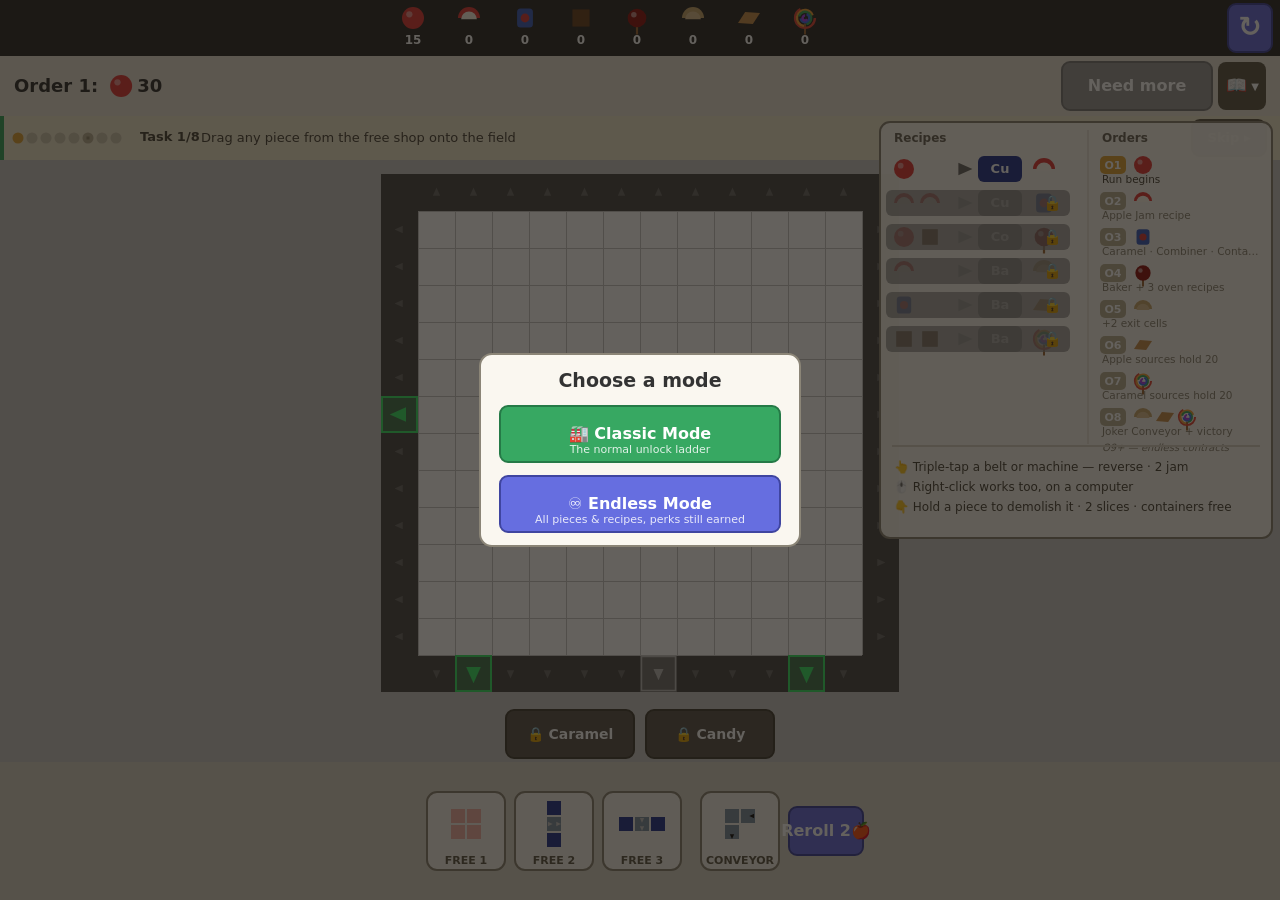
==== commit c17fb40c: "Update AppleFactory" ====
--- a/applefactory/index.html
+++ b/applefactory/index.html
@@ -11,7 +11,7 @@
 </head>
 <body>
 <canvas id="game"></canvas>
-<script>"use strict";(()=>{var Me=["apple","slice","jam","caramel","candyApple","driedApple","fruitLeather","lollipop"],C=["source","caramelSource"];var M=class{constructor(n){this.s=n>>>0||2654435769,this.next(),this.next(),this.next(),this.next()}next(){return this.s=Math.imul(this.s,1664525)+1013904223>>>0,this.s/4294967296}int(n){return Math.floor(this.next()*n)}pick(n){return n[this.int(n.length)]}};function oe(e){return k(e).cells.map(t=>({x:e.x+t.x,y:e.y+t.y}))}function k(e){return G()[e.kind][e.variantIdx]}function Le(e,n){let t=JSON.stringify(n);return G()[e].findIndex(r=>JSON.stringify(r)===t)}var re=null;function Ae(e){re=e}function G(){if(!re)throw new Error("piece variants not registered");return re}var He=(e,n)=>n*12+e;function at(e){let n=new Int32Array(12*12).fill(-1);for(let t of e)for(let r of oe(t))n[He(r.x,r.y)]=t.id;return n}function N(e,n,t,r,o){let i=at(o!=null?e.filter(s=>s.id!==o):e);for(let s of n.cells){let a=t+s.x,l=r+s.y;if(a<0||l<0||a>=12||l>=12||i[He(a,l)]!==-1)return!1}return!0}var y=(e,n)=>({x:e,y:n}),S=(e,n,t,r)=>({x:e,y:n,dir:t,kind:r}),lt=[{kind:"source",w:2,h:2,cells:[y(0,0),y(1,0),y(0,1),y(1,1)],ports:[S(0,0,"N","out"),S(0,0,"W","out"),S(1,0,"N","out"),S(1,0,"E","out"),S(0,1,"S","out"),S(0,1,"W","out"),S(1,1,"S","out"),S(1,1,"E","out")],path:[]},{kind:"conveyor",w:2,h:1,cells:[y(0,0),y(1,0)],ports:[S(0,0,"W","in"),S(1,0,"E","out")],path:[y(0,0),y(1,0)]},{kind:"conveyor",w:1,h:1,cells:[y(0,0)],ports:[S(0,0,"W","in"),S(0,0,"E","out")],path:[y(0,0)]},{kind:"corner",w:2,h:2,cells:[y(0,0),y(1,0),y(0,1)],ports:[S(0,1,"S","in"),S(1,0,"E","out")],path:[y(0,1),y(0,0),y(1,0)]},{kind:"cutter",w:1,h:3,cells:[y(0,0),y(0,1),y(0,2)],ports:[S(0,1,"W","in"),S(0,1,"E","out")],path:[y(0,1)]},{kind:"caramelSource",w:2,h:2,cells:[y(0,0),y(1,0),y(0,1),y(1,1)],ports:[S(0,0,"N","out"),S(0,0,"W","out"),S(1,0,"N","out"),S(1,0,"E","out"),S(0,1,"S","out"),S(0,1,"W","out"),S(1,1,"S","out"),S(1,1,"E","out")],path:[]},{kind:"combiner",w:1,h:3,cells:[y(0,0),y(0,1),y(0,2)],ports:[S(0,0,"W","in"),S(0,2,"W","in"),S(0,1,"E","out")],path:[y(0,1)]},{kind:"baker",w:1,h:3,cells:[y(0,0),y(0,1),y(0,2)],ports:[S(0,0,"N","in"),S(0,2,"S","out")],path:[y(0,0),y(0,1),y(0,2)]},{kind:"container",w:2,h:3,cells:[y(0,0),y(1,0),y(0,1),y(1,1),y(0,2),y(1,2)],ports:[],path:[]}];function Ge(e,n,t){let r=Math.max(e.w,e.h),o=m=>({x:r-1-m.y,y:m.x}),i={N:"E",E:"S",S:"W",W:"N"},s=m=>({x:r-1-m.x,y:m.y}),a=m=>m==="E"?"W":m==="W"?"E":m,l=e.cells.map(m=>({...m})),c=e.ports.map(m=>({...m})),f=e.path.map(m=>({...m})),u=(m,T)=>m.map(T);for(let m=0;m<n;m++)l=u(l,o),c=c.map(T=>({dir:i[T.dir],kind:T.kind,...o(T)})),f=u(f,o);t&&(l=u(l,s),c=c.map(m=>({dir:a(m.dir),kind:m.kind,...s(m)})),f=u(f,s));let p=1/0,b=1/0;for(let m of l)m.x<p&&(p=m.x),m.y<b&&(b=m.y);let h=m=>({x:m.x-p,y:m.y-b});l=l.map(h),c=c.map(m=>({...m,...h(m)})),f=f.map(h);let R=ct(l);return c.sort((m,T)=>m.y-T.y||m.x-T.x||(m.dir===T.dir?m.kind.localeCompare(T.kind):m.dir.localeCompare(T.dir))),{kind:e.kind,w:R.w,h:R.h,cells:l,ports:c,path:f}}function ct(e){let n=0,t=0;for(let r of e)r.x+1>n&&(n=r.x+1),r.y+1>t&&(t=r.y+1);return{w:n,h:t}}function ut(e,n){if(e==="conveyor"||e==="corner"||e==="cutter"||e==="baker")return n.ports.map(t=>({...t,kind:t.kind==="in"?"out":"in"}));if(e==="combiner"){let t=n.ports.find(o=>o.kind==="out");if(!t)return null;let r=t.dir==="E"||t.dir==="W";return n.ports.map(o=>({...o,x:r?n.w-1-o.x:o.x,y:r?o.y:n.h-1-o.y,dir:r?o.dir==="E"?"W":o.dir==="W"?"E":o.dir:o.dir==="N"?"S":o.dir==="S"?"N":o.dir}))}return null}function Ne(e,n){let t=e.map(o=>`${o.x},${o.y}`).sort(),r=n.map(o=>`${o.x},${o.y},${o.dir},${o.kind}`).sort();return JSON.stringify([t,r])}function _e(e,n){let t=ut(e,n);if(!t)return-1;let r=Ne(n.cells,t);return G()[e].findIndex(o=>Ne(o.cells,o.ports)===r)}function Ve(){let e={};for(let n of lt){let t=[];for(let r=0;r<4;r++)t.push(Ge(n,r,!1)),t.push(Ge(n,r,!0));e[n.kind]=(e[n.kind]??[]).concat(t)}return Ae(e),e}var ft=["source","caramelSource","conveyor","corner","cutter","combiner","baker","container"],dt=["container"],Sr=ft.filter(e=>!dt.includes(e)),Ke=["conveyor","corner"];var x={N:{x:0,y:-1},E:{x:1,y:0},S:{x:0,y:1},W:{x:-1,y:0}},_={N:"S",S:"N",E:"W",W:"E"};function mt(e){let n=new Set(e.cells.map(r=>`${r.x},${r.y}`)),t=[];for(let r of e.cells){let o=["N","E","S","W"];for(let i of o)n.has(`${r.x+x[i].x},${r.y+x[i].y}`)||t.push({x:r.x,y:r.y,dir:i})}return t}function pt(e,n,t,r){return e.ports.some(o=>o.kind==="in"&&o.x===n&&o.y===t&&o.dir===r)}function yt(e,n,t,r){return e.ports.some(o=>o.kind==="out"&&o.x===n&&o.y===t&&o.dir===r)}function bt(e,n,t,r){if(e.paused)return!1;let o=k(e);return e.kind==="container"?!0:yt(o,n,t,r)}function ht(e,n,t,r){if(e.paused)return!1;let o=k(e);return e.kind==="container"?!0:pt(o,n,t,r)}var We=e=>e.kind==="conveyor"||e.kind==="corner";function St(e,n){return We(e)||We(n)}function kt(e,n){return(e.activeExits??[]).some(t=>t.x===n.x&&t.y===n.y)}function D(e){let n=[];for(let t of e.pieces){let r=k(t),o=t.kind==="container"?mt(r):r.ports.filter(i=>i.kind==="out");for(let i of o){if(!bt(t,i.x,i.y,i.dir))continue;let s=t.x+i.x+x[i.dir].x,a=t.y+i.y+x[i.dir].y;if(s<0||a<0||s>=12||a>=12){if(!C.includes(t.kind)){let u={x:t.x+i.x,y:t.y+i.y};kt(e,u)&&n.push({fromPiece:t.id,cell:u,dir:i.dir,toPiece:-1})}continue}let c=e.pieces.find(u=>u.x<=s&&u.y<=a&&s<u.x+k(u).w&&a<u.y+k(u).h);if(!c||c.id===t.id||!St(t,c))continue;let f=_[i.dir];ht(c,s-c.x,a-c.y,f)&&n.push({fromPiece:t.id,cell:{x:t.x+i.x,y:t.y+i.y},dir:i.dir,toPiece:c.id})}}return n}function ie(e,n){return e.pieces.find(t=>t.id===n)??null}var w={cutter:{recipes:[{ins:{apple:1},out:{type:"slice",qty:1}},{ins:{slice:2},out:{type:"jam",qty:1},needsUnlock:"jam"}],caps:{apple:1,slice:1,jam:1},steps:1},combiner:{recipes:[{ins:{apple:1,caramel:1},out:{type:"candyApple",qty:1}}],caps:{apple:1,caramel:1,candyApple:1},steps:2},baker:{recipes:[{ins:{slice:1},out:{type:"driedApple",qty:1}},{ins:{jam:1},out:{type:"fruitLeather",qty:1}},{ins:{caramel:2},out:{type:"lollipop",qty:1}}],caps:{slice:2,jam:2,driedApple:1,fruitLeather:1,caramel:2,lollipop:1},steps:3}},U=e=>e in w;function gt(e){return w[e].recipes.map(n=>n.out.type)}function Pt(e,n){return U(e.kind)?w[e.kind].caps[n]??0:0}function Be(e,n,t){if(n.paused||!U(n.kind))return!1;let r=w[n.kind];if(n.job>=0){let o=r.recipes[n.job];if(t===o.out.type&&(n.bufs[t]??0)+1+o.out.qty>(r.caps[t]??0))return!1}return(n.ing[t]??0)<Pt(n,t)?!0:n.job<0&&r.recipes.some(o=>{let i=o.ins[t];if(!i||o.needsUnlock&&!e.unlocked.includes(o.needsUnlock)||(n.ing[t]??0)+1!==i)return!1;for(let s of Object.keys(o.ins))if(s!==t&&(n.ing[s]??0)<o.ins[s])return!1;return(n.bufs[o.out.type]??0)+o.out.qty<=(r.caps[o.out.type]??0)})}function qe(e,n,t){n.ing[t]=(n.ing[t]??0)+1}function vt(e,n){let t=w[n.kind];for(let r=0;r<t.recipes.length;r++){let o=t.recipes[r];if(o.needsUnlock&&!e.unlocked.includes(o.needsUnlock))continue;let i=!0;for(let s of Object.keys(o.ins))(n.ing[s]??0)<o.ins[s]&&(i=!1);if(i&&!((n.bufs[o.out.type]??0)+o.out.qty>(t.caps[o.out.type]??0)))return r}return-1}function Ue(e){for(let n of e.pieces){if(n.paused||!U(n.kind))continue;let t=w[n.kind];if(n.job<0){let r=vt(e,n);if(r>=0){n.job=r;let o=t.recipes[r];for(let i of Object.keys(o.ins))n.ing[i]=(n.ing[i]??0)-o.ins[i],n.ing[i]===0&&delete n.ing[i];n.procTicks=t.steps*24-1}continue}if(n.procTicks--,n.procTicks<=0){let r=t.recipes[n.job];n.bufs[r.out.type]=(n.bufs[r.out.type]??0)+r.out.qty,n.job=-1}}}function je(e,n,t,r){if(n.paused||!U(n.kind))return;let o=gt(n.kind),i=t.filter(s=>s.fromPiece===n.id);for(let s of i)for(let a of o)if((n.bufs[a]??0)>0&&r(e,s,a)){n.bufs[a]=n.bufs[a]-1,n.bufs[a]===0&&delete n.bufs[a];break}}function Fe(e,n,t){if(n.paused)return!1;switch(n.kind){case"conveyor":case"corner":return n.queue[0]==null;case"cutter":case"combiner":case"baker":return Be(e,n,t);case"container":return n.stored<12&&(n.lock===null||n.lock===t);case"source":case"caramelSource":return!1}}function $e(e,n,t){let r={id:e.nextResourceId++,type:t};switch(n.kind){case"conveyor":case"corner":n.queue[0]=r;break;case"cutter":case"combiner":case"baker":qe(e,n,t);break;case"container":n.stored++,n.lock===null&&(n.lock=t);break;case"source":case"caramelSource":break}}function Rt(e){return e==="caramelSource"?"caramel":"apple"}function ae(e,n,t){if(n.toPiece===-1)return e.stock[t]++,!0;let r=ie(e,n.toPiece);return!r||!Fe(e,r,t)?!1:($e(e,r,t),!0)}var le=e=>e.kind==="conveyor"||e.kind==="corner";function wt(e,n){let t=new Map(e.pieces.map(a=>[a.id,a])),r=[],o=new Set,i=new Set,s=a=>{if(o.has(a)||i.has(a))return;let l=t.get(a);if(!(!l||!le(l))){i.add(a);for(let c of n)c.fromPiece===a&&c.toPiece>=0&&s(c.toPiece);i.delete(a),o.add(a),r.push(l)}};for(let a of n)s(a.fromPiece);for(let a of e.pieces)le(a)&&!o.has(a.id)&&r.push(a);return r}function Ye(e){let n=D(e),t=new Set;for(let r of wt(e,n)){let o=k(r).path.length,i=!1,s=r.queue[o-1];if(s!=null)for(let a of n){if(a.fromPiece!==r.id)continue;if(a.toPiece===-1){e.stock[s.type]++,i=!0;break}let l=ie(e,a.toPiece);if(le(l)){if(t.has(l.id)&&l.queue[0]==null){l.queue[0]=s,i=!0;break}}else if(Fe(e,l,s.type)){$e(e,l,s.type),i=!0;break}}i&&(r.queue[o-1]=null);for(let a=o-1;a>0;a--)r.queue[a]==null&&r.queue[a-1]!=null&&(r.queue[a]=r.queue[a-1],r.queue[a-1]=null);t.add(r.id)}for(let r of e.pieces){if(r.paused)continue;let o=n.filter(i=>i.fromPiece===r.id);if(o.length!==0)if(C.includes(r.kind)){let i=Rt(r.kind);for(let s of o){if(r.stock<=0)break;ae(e,s,i)&&r.stock--}}else if(r.kind==="container"&&r.lock!==null){let i=r.lock;for(let s of o){if(r.stored<=0)break;ae(e,s,i)&&(r.stored--,r.stored===0&&(r.lock=null))}}else je(e,r,n,ae)}}function ue(e,n){let t=G()[n];return e.pick(t)}function Tt(e,n){return ue(e,e.pick(n))}function Je(e){return ue(e,e.pick(Ke))}var Xe=e=>JSON.stringify(e);function Ct(e,n,t){let r=e?Xe(e):"",o=n(t);for(let i=0;i<10&&Xe(o)===r;i++)o=n(t);return o}function xt(e){return[...e.unlockedKinds]}function Qe(e,n){let t=xt(e),r=[];for(let i=0;i<3;i++)r.push(Tt(n,t));let o=n.int(r.length);r[o]=ue(n,"source"),e.shopFree=r}function Ze(e,n){e.shopFree.every(t=>t===null)&&(Qe(e,n),e.firstCycle=!1)}function ze(e,n){return e.stock.apple<2?!1:(e.stock.apple-=2,e.shopConveyor=Ct(e.shopConveyor,Je,n),!0)}function en(e,n){Qe(e,n),e.shopConveyor=Je(n)}var F=5,j=(e,n,t)=>n+e.int(t-n+1);function Et(e,n){let t=r=>({type:r,qty:j(n,20,30)});switch(e){case 1:return[t("apple")];case 2:return[t("slice")];case 3:return[{type:"jam",qty:j(n,10,20)}];case 4:return[t("candyApple")];case 5:{let r=o=>({type:o,qty:j(n,10,30)});return[r("lollipop"),r("fruitLeather"),r("driedApple")]}default:throw new Error(`no campaign script for order ${e}`)}}function Dt(e,n,t){let r=e<11?2:3,o=20+(e>=11?Math.floor((e-11)/5)*10:0),i=[...n],s=[];for(let a=0;a<r&&i.length>0;a++)s.push(i.splice(t.int(i.length),1)[0]);return s.map(a=>({type:a,qty:j(t,o,o+10)}))}function fe(e,n,t){return e<=F?{index:e,reqs:Et(e,t)}:{index:e,reqs:Dt(e,n,t)}}function de(e,n){return n.reqs.every(t=>e[t.type]>=t.qty)}function Ot(e,n){if(n===2&&!e.unlocked.includes("jam")&&e.unlocked.push("jam"),n===3&&(e.unlocked.includes("caramel")||e.unlocked.push("caramel"),e.unlocked.includes("candyApple")||e.unlocked.push("candyApple"),e.unlockedKinds.includes("combiner")||e.unlockedKinds.push("combiner"),e.unlockedKinds.includes("caramelSource")||e.unlockedKinds.push("caramelSource")),n>=4){for(let t of["driedApple","fruitLeather","lollipop"])e.unlocked.includes(t)||e.unlocked.push(t);e.unlockedKinds.includes("baker")||e.unlockedKinds.push("baker")}}function nn(e){if(e.gameOver||!de(e.stock,e.order))return!1;for(let r of e.order.reqs)e.stock[r.type]-=r.qty;let n=e.order.index;Ot(e,n),n>=F&&(e.won=!0,e.endless=!0),e.orderIndex=n+1;let t=new M(e.rngState^1597463007);return e.order=fe(e.orderIndex,e.unlocked,t),e.rngState=t.s,!0}function It(e){let n=[...e.shopFree.filter(t=>t!==null),e.shopConveyor].filter(t=>t!==null);if(n.length===0)return!0;for(let t of n)for(let r=0;r<=12-t.h;r++)for(let o=0;o<=12-t.w;o++)if(N(e.pieces,t,o,r))return!0;return!1}function tn(e){!e.endless||e.gameOver||It(e)||(e.gameOver=!0)}function rn(){let e=[];for(let t=0;t<12;t++)e.push({x:t,y:0},{x:t,y:11},{x:0,y:t},{x:11,y:t});let n=new Set;return e.filter(t=>{let r=`${t.x},${t.y}`;return n.has(r)?!1:(n.add(r),!0)})}function ye(e){let n=rn(),t=[];for(let r=0;r<3&&n.length>0;r++){let o=e.int(n.length);t.push(n.splice(o,1)[0])}return t}var me=(e,n)=>e.x===n.x&&e.y===n.y;function $(e,n){for(let t=0;t<20;t++){let r=ye(e)[0];if(!n.some(o=>me(o,r)))return r}return rn().find(t=>!n.some(r=>me(r,t)))}function Lt(e,n,t){let r=e.activeExits.findIndex(a=>a.x===n.x&&a.y===n.y);if(r<0)return;let o=e.activeExits.filter((a,l)=>l!==r),i=e.nextExit,s;i&&!o.some(a=>me(a,i))?s=i:s=$(t,o),e.activeExits[r]=s,e.nextExit=$(t,e.activeExits)}function pe(e,n){let t=D(e),r=new Set,o=[n];for(;o.length>0;){let i=o.pop();for(let s of t)s.fromPiece!==i||s.toPiece<0||r.has(s.toPiece)||(r.add(s.toPiece),o.push(s.toPiece))}return r}function At(e,n){let t=new Set;for(let r of w[n].recipes)if(!(r.needsUnlock&&!e.unlocked.includes(r.needsUnlock)))for(let o of Object.keys(r.ins))t.add(o);return t}function Ht(e,n,t){let r=new Set;for(let o of w[n].recipes){if(o.needsUnlock&&!e.unlocked.includes(o.needsUnlock))continue;let i=!0;for(let s of Object.keys(o.ins))t.has(s)||(i=!1);i&&r.add(o.out.type)}return r}function on(e,n){let t=new Map;for(let i of n){if(i.toPiece<0)continue;let s=t.get(i.toPiece)??[];s.push(i),t.set(i.toPiece,s)}let r=new Map;for(let i of e.pieces)C.includes(i.kind)&&r.set(i.id,new Set([i.kind==="caramelSource"?"caramel":"apple"]));let o=e.pieces.length+2;for(let i=0;i<o;i++){let s=!1;for(let a of e.pieces){let l=new Set;for(let u of t.get(a.id)??[]){let p=r.get(u.fromPiece);if(p){if(a.kind==="conveyor"||a.kind==="corner"||a.kind==="container")for(let b of p)l.add(b);else if(a.kind in w){let b=At(e,a.kind);for(let h of p)b.has(h)&&l.add(h)}}}let c=a.kind in w?Ht(e,a.kind,l):l,f=r.get(a.id);f||(f=new Set,r.set(a.id,f));for(let u of c)f.has(u)||(f.add(u),s=!0)}if(!s)break}return r}function sn(e,n,t){for(let r of n){if(r.toPiece!==-1||!e.has(r.fromPiece))continue;let o=t.get(r.fromPiece);if(o&&o.size>0)return!0}return!1}function Gt(e){let n=D(e),t=on(e,n),r=[],o=e.pieces.filter(i=>C.includes(i.kind));for(let i of o){let s=pe(e,i.id),a=new Set(s);a.add(i.id);let l=!1;for(let c of n)if(c.toPiece===-1&&a.has(c.fromPiece)){l=!0;break}l&&sn(a,n,t)&&r.push([...a])}return r}function an(e){e.builtLines=Gt(e)}function ln(e){let n=new Set;for(let t of e.builtLines)for(let r of t)n.add(r);return n}function cn(e,n){let t=e.pieces.filter(c=>C.includes(c.kind)&&c.stock<=0);if(t.length===0)return;let r=D(e),o=on(e,r),i=new Set;for(let c of e.pieces)if(!(!C.includes(c.kind)||c.stock<=0)){i.add(c.id);for(let f of pe(e,c.id))i.add(f)}let s=(c,f)=>{for(let u of r)u.toPiece===-1&&c.has(u.fromPiece)&&f.push(u.cell)},a=new Set,l=[];for(let c of t){if(a.has(c.id))continue;let f=pe(e,c.id);if(f.add(c.id),sn(f,r,o)){if(Nt(e,f,r))continue;s(f,l);for(let u of f)a.add(u)}else{if(e.pieces.some(b=>f.has(b.id)&&b.stored>0))continue;let p=!1;for(let b of f)i.has(b)||(a.add(b),p=!0);p&&s(f,l)}}if(a.size>0){e.pieces=e.pieces.filter(c=>!a.has(c.id));for(let c of l)Lt(e,c,n)}}function Nt(e,n,t){let r=new Set;for(let o of t)n.has(o.fromPiece)&&r.add(o.fromPiece);for(let o of e.pieces){if(!n.has(o.id))continue;if(o.stored>0||(o.queue.some(Boolean)||Object.keys(o.bufs).length>0||Object.keys(o.ing).length>0)&&r.has(o.id))return!0}return!1}var Vt=15,Kt=()=>{let e={};for(let n of Me)e[n]=0;return e};function un(e,n,t,r,o){return{id:e.nextPieceId++,kind:n,variantIdx:t,x:r,y:o,paused:!1,stock:C.includes(n)?10:0,bufs:{},ing:{},job:-1,procTicks:0,stored:0,lock:null,queue:[]}}function be(e){let n=new M(e),t={tick:0,pieces:[],nextPieceId:1,nextResourceId:1,stock:Kt(),orderIndex:1,order:{index:1,reqs:[]},unlocked:["apple","slice"],unlockedKinds:["source","conveyor","corner","cutter"],won:!1,endless:!1,gameOver:!1,shopFree:[null,null,null],shopConveyor:null,firstCycle:!0,activeExits:ye(n),nextExit:null,builtLines:[],rngState:n.s};return t.stock.apple=Vt,t.nextExit=$(n,t.activeExits),en(t,n),t.order=fe(1,t.unlocked,n),t.rngState=n.s,t}function fn(e){return JSON.stringify(e)}function dn(e){let n=JSON.parse(e);if(typeof n.tick!="number"||!Array.isArray(n.pieces))throw new Error("invalid save data");return n}var mn=2,Y=1e3;function pn(e,n,t){if(t.has(n)||e.stock.slice<mn)return!1;let r=e.pieces.findIndex(o=>o.id===n);return r<0?!1:(e.stock.slice-=mn,e.pieces.splice(r,1),!0)}var yn=2,Wt=["conveyor","corner","cutter","combiner","baker"];function bn(e,n){let t=e.pieces.find(o=>o.id===n);if(!t||!Wt.includes(t.kind)||e.stock.jam<yn)return!1;let r=_e(t.kind,k(t));return r<0?!1:(e.stock.jam-=yn,t.variantIdx=r,t.queue.reverse(),!0)}var X=class{constructor(n){Ve(),this.currentSeed=n>>>0||1,this.state=be(this.currentSeed)}tick(){let n=this.state;if(!n.gameOver&&(n.tick++,Ue(n),n.tick%24===0)){Ye(n);let t=this.prng();cn(n,t),this.commit(t),an(n),tn(n)}}prng(){return new M(this.state.rngState)}commit(n){this.state.rngState=n.s}freeSlotIndex(n){return n==="free0"?0:n==="free1"?1:2}place(n,t,r){let o=this.state,i;if(n==="conv"?i=o.shopConveyor:i=o.shopFree[this.freeSlotIndex(n)]??null,!i)return!1;let s=i.kind,a=Le(s,i);if(a<0||!N(o.pieces,i,t,r))return!1;if(o.pieces.push(un(o,s,a,t,r)),n==="conv")o.shopConveyor=null;else{o.shopFree[this.freeSlotIndex(n)]=null;let l=this.prng();Ze(o,l),this.commit(l)}return!0}demolish(n){return pn(this.state,n,ln(this.state))}reverse(n){return bn(this.state,n)}movePiece(n,t,r){return!1}togglePause(n){return!1}rerollConveyorSlot(){let n=this.prng(),t=ze(this.state,n);return this.commit(n),t}completeOrder(){return nn(this.state)}restart(n){let t=this.state,r=n!==void 0?n>>>0:(t.rngState^t.tick*2654435761^2654435769)>>>0||1;this.currentSeed=r||1,this.state=be(this.currentSeed)}get seed(){return this.currentSeed}serialize(){return fn(this.state)}};function he(e,n){let r=e-24,o=n-56-60-138-12*2,i=Math.max(8,Math.floor(Math.min(r/14,o/14))),s=Math.floor((e-14*i)/2),a=116+Math.floor((o-14*i)/2)+12,l=Math.min(78,Math.max(56,Math.floor(i*2.2))),c=74,f=10,u=4*l+4*f+c,p=Math.floor((e-u)/2),b=n-138+(138-l)/2,h=()=>{let te={x:p,y:b,w:l,h:l};return p+=l+f,te},R=()=>{let te={x:p,y:b+(l-48)/2,w:c,h:48};return p+=c+f,te},m=h(),T=h(),ot=h();p+=f;let it=h(),st=R();return{W:e,H:n,u:i,bx:s,by:a,fx:s+i,fy:a+i,hudH:56,orderH:60,shopH:138,restartBtn:{x:e-52,y:4,w:44,h:48},completeBtn:{x:e-218,y:62,w:150,h:48},hintsBtn:{x:e-62,y:62,w:48,h:48},rerollConvBtn:st,free:[m,T,ot],conv:it}}function E(e,n,t){return n>=e.x&&n<e.x+e.w&&t>=e.y&&t<e.y+e.h}function Se(e,n,t){let r=Math.floor((n-e.fx)/e.u),o=Math.floor((t-e.fy)/e.u);return r<0||o<0||r>11||o>11?null:{cx:r,cy:o}}function hn(){let e=document.getElementById("game"),n=e.getContext("2d"),t=()=>{let r=window.devicePixelRatio||1;e.width=Math.floor(window.innerWidth*r),e.height=Math.floor(window.innerHeight*r),e.style.width=`${window.innerWidth}px`,e.style.height=`${window.innerHeight}px`,n.setTransform(r,0,0,r,0,0)};return t(),window.addEventListener("resize",t),{canvas:e,ctx:n}}var Sn=8,Bt=3,qt=300,kn=24,J=class{constructor(n,t){this.emit=t;this.downAt=null;this.dragging=!1;this.primaryId=null;this.holdTimer=null;this.holdState=null;this.holdFired=!1;this.streak=0;this.lastUpAt=0;this.origin=null;n.addEventListener("pointerdown",o=>{if(o.preventDefault(),o.button!==0)return;let i=this.pt(n,o);if(this.primaryId!==null)return;this.primaryId=o.pointerId,this.downAt=i,this.dragging=!1,this.holdFired=!1,this.streak>0&&this.origin!==null&&performance.now()-this.lastUpAt<=qt&&this.dist(i,this.origin)<=kn||(this.streak=0,this.origin=i),this.holdState={x:i.x,y:i.y,startedAt:performance.now()},this.holdTimer=setTimeout(()=>{!this.dragging&&this.downAt&&this.holdState&&(this.holdFired=!0,this.breakChain(),this.emit({type:"holdComplete",x:this.holdState.x,y:this.holdState.y}),this.holdState=null)},Y)}),n.addEventListener("pointermove",o=>{if(o.pointerId!==this.primaryId||!this.downAt)return;let i=this.pt(n,o);if(!this.dragging){let s=i.x-this.downAt.x,a=i.y-this.downAt.y;if(s*s+a*a>Sn*Sn)this.dragging=!0,this.cancelHold(),this.breakChain(),this.emit({type:"dragStart",x:this.downAt.x,y:this.downAt.y});else return}this.emit({type:"dragMove",x:i.x,y:i.y})});let r=(o,i)=>{if(o.pointerId!==this.primaryId)return;this.cancelHold();let s=this.holdFired,a=this.dragging,l=this.pt(n,o);if(this.primaryId=null,this.downAt=null,this.dragging=!1,this.holdFired=!1,!s)if(a)this.emit({type:"drop",x:i?-1:l.x,y:i?-1:l.y});else if(i)this.breakChain();else if(this.lastUpAt=performance.now(),this.streak++,this.origin!==null&&this.dist(l,this.origin)>kn&&(this.streak=1,this.origin=l),this.streak>=Bt){let c=this.origin??l;this.breakChain(),this.emit({type:"tripleTap",x:c.x,y:c.y})}else this.emit({type:"tap",x:l.x,y:l.y})};n.addEventListener("pointerup",o=>r(o,!1)),n.addEventListener("pointercancel",o=>r(o,!0)),n.addEventListener("contextmenu",o=>{if(o.preventDefault(),this.primaryId===null){let i=n.getBoundingClientRect();this.emit({type:"tripleTap",x:o.clientX-i.left,y:o.clientY-i.top})}}),window.addEventListener("keydown",o=>{this.emit({type:"key",key:o.key})})}breakChain(){this.streak=0,this.origin=null}dist(n,t){return Math.hypot(n.x-t.x,n.y-t.y)}cancelHold(){this.holdTimer!==null&&(clearTimeout(this.holdTimer),this.holdTimer=null),this.holdState=null}pt(n,t){let r=n.getBoundingClientRect();return{x:t.clientX-r.left,y:t.clientY-r.top}}get isDragging(){return this.dragging}get currentHold(){return this.holdState}};var Pn=["N","E","S","W"];function gn(e){return Pn.filter(n=>{switch(n){case"N":return e.y===0;case"S":return e.y===11;case"W":return e.x===0;case"E":return e.x===11}})}function Ut(e,n,t){let r=t==="E"?e.bx+13*e.u:t==="W"?e.bx:e.fx+n.x*e.u,o=t==="S"?e.by+13*e.u:t==="N"?e.by:e.fy+n.y*e.u,i=t==="E"?e.bx+13.5*e.u:t==="W"?e.bx+.5*e.u:e.fx+(n.x+.5)*e.u,s=t==="S"?e.by+13.5*e.u:t==="N"?e.by+.5*e.u:e.fy+(n.y+.5)*e.u;return{rx:r,ry:o,cx:i,cy:s}}function vn(e,n,t,r){e.fillStyle="#4a4a4a",e.fillRect(n.bx,n.by,14*n.u,14*n.u),e.fillStyle="#ffffff",e.fillRect(n.fx,n.fy,12*n.u,12*n.u),e.strokeStyle="#c9c9c9",e.lineWidth=1,e.beginPath();for(let i=0;i<=12;i++){let s=n.fx+i*n.u;e.moveTo(s+.5,n.fy),e.lineTo(s+.5,n.fy+12*n.u);let a=n.fy+i*n.u;e.moveTo(n.fx,a+.5),e.lineTo(n.fx+12*n.u,a+.5)}e.stroke();let o=i=>t.some(s=>s.x===i.x&&s.y===i.y);for(let i=0;i<12;i++)for(let s of Pn){let a=s==="N"?{x:i,y:0}:s==="S"?{x:i,y:11}:s==="W"?{x:0,y:i}:{x:11,y:i};o(a)||ke(e,n,a,s,"dim")}if(r)for(let i of gn(r))ke(e,n,r,i,"preview");for(let i of t)for(let s of gn(i))ke(e,n,i,s,"active")}function ke(e,n,t,r,o){let{rx:i,ry:s,cx:a,cy:l}=Ut(n,t,r);if(o==="dim"){e.fillStyle="#6a6a6a",I(e,a,l,r,n.u*.22);return}if(o==="preview"){e.fillStyle="rgba(205,205,205,.30)",e.fillRect(i,s,n.u,n.u),e.strokeStyle="#bdbdbd",e.lineWidth=1.5,e.strokeRect(i+1.5,s+1.5,n.u-3,n.u-3),e.fillStyle="#bdbdbd",I(e,a,l,r,n.u*.3);return}e.fillStyle="rgba(55,232,107,.28)",e.fillRect(i,s,n.u,n.u),e.strokeStyle="#37e86b",e.lineWidth=2,e.strokeRect(i+1,s+1,n.u-2,n.u-2),e.fillStyle="#37e86b",I(e,a,l,r,n.u*.44)}function I(e,n,t,r,o){let i=x[r],s=n+i.x*o*.6,a=t+i.y*o*.6,l=-i.y,c=i.x,f=n-i.x*o*.4,u=t-i.y*o*.4;e.beginPath(),e.moveTo(s,a),e.lineTo(f+l*o*.45,u+c*o*.45),e.lineTo(f-l*o*.45,u-c*o*.45),e.closePath(),e.fill()}function Rn(e,n,t,r,o){if(!t||t.length===0)return;let i=new Map(r.map(c=>[c.id,c])),s=new Set;for(let c of t){for(let f of c){let u=i.get(f);if(u)for(let p of oe(u))s.add(`${p.x},${p.y}`)}c.length}if(s.size===0)return;let a=(c,f)=>s.has(`${c},${f}`),l=.4+.32*Math.sin(o/140);e.save(),e.strokeStyle=`rgba(255,176,32,${l.toFixed(3)})`,e.lineWidth=Math.max(2.5,n.u*.16),e.lineCap="round",e.beginPath();for(let c of s){let[f,u]=c.split(","),p=Number(f),b=Number(u),h=n.fx+p*n.u,R=n.fy+b*n.u;a(p,b-1)||(e.moveTo(h,R),e.lineTo(h+n.u,R)),a(p,b+1)||(e.moveTo(h,R+n.u),e.lineTo(h+n.u,R+n.u)),a(p-1,b)||(e.moveTo(h,R),e.lineTo(h,R+n.u)),a(p+1,b)||(e.moveTo(h+n.u,R),e.lineTo(h+n.u,R+n.u))}e.stroke(),e.restore()}var wn={source:"#f2b0a8",caramelSource:"#ecd24a",conveyor:"#7d8fa3",corner:"#7d8fa3",cutter:"#22348f",combiner:"#8f1a8f",baker:"#d97a1e",container:"#e9dcc0"};function L(e,n,t,r,o,i="#111111"){e.fillStyle=i;for(let s of o){let a=n+(s.x+.5)*r,l=t+(s.y+.5)*r,c=r*.26,f=s.dir==="E"?c:s.dir==="W"?-c:0,u=s.dir==="S"?c:s.dir==="N"?-c:0;I(e,a+f,l+u,s.kind==="in"?_[s.dir]:s.dir,r*.3)}}function jt(e,n,t,r,o){let i=r.find(l=>l.kind==="in"),s=r.find(l=>l.kind==="out");if(!i||!s){L(e,n-o/2,t-o/2,o,r);return}let a=_[i.dir];Tn(e,n,t,a,o,.36,.28)}function Tn(e,n,t,r,o,i,s){let a=x[r].x,l=x[r].y;e.strokeStyle="#111111",e.lineWidth=Math.max(2,o*.11),e.beginPath(),e.moveTo(n-a*o*i,t-l*o*i),e.lineTo(n+a*o*(s-.2),t+l*o*(s-.2)),e.stroke(),I(e,n+a*o*s,t+l*o*s,r,o*.32)}function Ft(e,n,t,r,o){for(let i of r.ports){let s=i.kind==="in"?_[i.dir]:i.dir;Tn(e,n+(i.x+.5)*o,t+(i.y+.5)*o,s,o,.3,.3)}}function Cn(e,n,t){let r=k(t),o=n.fx+t.x*n.u,i=n.fy+t.y*n.u,s=r.path[0]??null;for(let a of r.cells){let l=t.kind==="cutter"&&s!==null&&a.x===s.x&&a.y===s.y;e.fillStyle=l?wn.conveyor:wn[t.kind]??"#999999",e.fillRect(o+a.x*n.u+1,i+a.y*n.u+1,n.u-2,n.u-2)}if(t.kind==="container"&&$t(e,n,t,o,i),e.fillStyle="#111111",t.kind==="conveyor"||t.kind==="corner"?L(e,o,i,n.u,r.ports):t.kind==="cutter"&&s?jt(e,o+(s.x+.5)*n.u,i+(s.y+.5)*n.u,r.ports,n.u):t.kind==="combiner"?L(e,o,i,n.u,r.ports,"#f4f1ea"):t.kind==="baker"&&Ft(e,o,i,r,n.u),C.includes(t.kind)&&(e.fillStyle=t.kind==="caramelSource"?"#4a3a08":"#5a1512",e.font=`bold ${Math.floor(n.u*.72)}px system-ui, sans-serif`,e.textAlign="center",e.textBaseline="middle",e.fillText(String(t.stock),o+r.w*n.u*.5,i+r.h*n.u*.52)),t.paused){e.fillStyle="rgba(140,140,140,.72)";for(let a of r.cells)e.fillRect(o+a.x*n.u+1,i+a.y*n.u+1,n.u-2,n.u-2)}if(C.includes(t.kind)&&t.stock<=0&&!t.paused){e.fillStyle="rgba(120,120,120,.55)";for(let a of r.cells)e.fillRect(o+a.x*n.u+1,i+a.y*n.u+1,n.u-2,n.u-2)}}function $t(e,n,t,r,o){let i=k(t);e.save(),e.strokeStyle="#8a6b3d",e.lineWidth=Math.max(2,n.u*.09),e.strokeRect(r+2,o+2,i.w*n.u-4,i.h*n.u-4),e.beginPath(),e.rect(r+2,o+2,i.w*n.u-4,i.h*n.u-4),e.clip(),e.lineWidth=1,e.strokeStyle="rgba(138,107,61,.5)";let s=Math.max(6,n.u*.34);for(let a=-i.h*n.u;a<i.w*n.u+i.h*n.u;a+=s)e.beginPath(),e.moveTo(r+a,o),e.lineTo(r+a+i.h*n.u,o+i.h*n.u),e.stroke();e.restore()}function xn(e,n,t,r){e.fillStyle="#111111";for(let o of r()){let i=t.pieces.find(u=>u.id===o.fromPiece);if(!i||i.paused)continue;let s=n.fx+(o.cell.x+.5)*n.u,a=n.fy+(o.cell.y+.5)*n.u,l=n.u*.28,c=o.dir==="E"?l:o.dir==="W"?-l:0,f=o.dir==="S"?l:o.dir==="N"?-l:0;I(e,s+c,a+f,o.dir,n.u*.34)}}var En=new Map;function ge(e){let n=En.get(e);return n||(n={img:null,ready:!1},En.set(e,n)),n}function Dn(e,n){let t=new Image;t.onload=()=>{ge(e).img=t,ge(e).ready=!0},t.src=n}function O(e,n,t,r,o){let i=ge(n);if(i.ready&&i.img){e.drawImage(i.img,t-o/2,r-o/2,o,o);return}let s=o/2;switch(n){case"apple":{e.fillStyle="#e23b3b",e.beginPath(),e.arc(t,r,s,0,Math.PI*2),e.fill(),e.fillStyle="rgba(255,255,255,.45)",e.beginPath(),e.arc(t-o/6,r-o/6,o/7,0,Math.PI*2),e.fill();break}case"slice":{e.fillStyle="#e23b3b",e.beginPath(),e.arc(t,r,s,Math.PI,0),e.closePath(),e.fill(),e.fillStyle="#fdf6ec",e.beginPath(),e.arc(t,r+o*.06,o/2.8,Math.PI,0),e.closePath(),e.fill();break}case"driedApple":{e.fillStyle="#c9a76f",e.beginPath(),e.arc(t,r,s,Math.PI,0),e.closePath(),e.fill(),e.fillStyle="#dcc094",e.beginPath(),e.arc(t,r+o*.06,o/2.8,Math.PI,0),e.closePath(),e.fill();break}case"fruitLeather":{e.fillStyle="#c98f4e",e.beginPath(),e.moveTo(t-s,r+s*.45),e.lineTo(t-s*.35,r-s*.55),e.lineTo(t+s,r-s*.45),e.lineTo(t+s*.35,r+s*.55),e.closePath(),e.fill();break}case"jam":{e.fillStyle="#3a5fbf";let a=o*.72,l=o*.86;e.beginPath(),e.roundRect(t-a/2,r-l/2,a,l,o*.16),e.fill(),e.fillStyle="#d93b3b",e.beginPath(),e.arc(t,r,o*.2,0,Math.PI*2),e.fill();break}case"caramel":{e.fillStyle="#6b4423";let a=o*.78;e.fillRect(t-a/2,r-a/2,a,a);break}case"candyApple":{e.strokeStyle="#a06a3a",e.lineWidth=Math.max(2,o*.1),e.beginPath(),e.moveTo(t,r+s*.6),e.lineTo(t,r+s*1.5),e.stroke(),e.fillStyle="#8f1616",e.beginPath(),e.arc(t,r,s*.85,0,Math.PI*2),e.fill(),e.fillStyle="rgba(255,255,255,.5)",e.beginPath(),e.arc(t-o/7,r-o/7,o/8,0,Math.PI*2),e.fill();break}case"lollipop":{e.strokeStyle="#a06a3a",e.lineWidth=Math.max(2,o*.09),e.beginPath(),e.moveTo(t,r+s*.5),e.lineTo(t,r+s*1.5),e.stroke();let a=["#e2483c","#f2a13c","#3ca65c","#3c6ee2","#a43ce2"];e.lineWidth=Math.max(2,o*.11);for(let l=0;l<a.length;l++)e.strokeStyle=a[l],e.beginPath(),e.arc(t,r,s*(.9-l*.17),l*1.7,l*1.7+Math.PI*1.35),e.stroke();break}}}function In(e,n,t,r,o){let i=D(t);for(let s of t.pieces){if(o===s.id)continue;let a=n.fx+s.x*n.u,l=n.fy+s.y*n.u;if(s.kind==="conveyor"||s.kind==="corner"){let c=k(s),f=i.find(u=>u.toPiece===s.id);for(let u=0;u<c.path.length;u++){let p=s.queue[u];if(!p||s.paused)continue;let b=c.path[u],h=b.x,R=b.y;u>0?(h=c.path[u-1].x,R=c.path[u-1].y):f&&u===0&&(h=b.x-x[f.dir].x,R=b.y-x[f.dir].y);let m=On(a+(h+.5)*n.u,a+(b.x+.5)*n.u,r),T=On(l+(R+.5)*n.u,l+(b.y+.5)*n.u,r);O(e,p.type,m,T,n.u*.56)}}(s.kind==="cutter"||s.kind==="combiner"||s.kind==="baker")&&!s.paused&&Yt(e,n,s,a,l),s.kind==="container"&&s.stored>0&&s.lock&&Xt(e,n,s,a,l)}}function Yt(e,n,t,r,o){let i=k(t),s=n.u*.3,a=0,l=[t.ing,t.bufs];for(let c of l)for(let f of Object.keys(c))for(let u=0;u<(c[f]??0);u++){let p=a%i.cells.length,b=Math.floor(a/i.cells.length),h=i.cells[p],R=r+(h.x+.32+b*.36)*n.u,m=o+(h.y+.32+b*.36)*n.u;O(e,f,R,m,s),a++}}function Xt(e,n,t,r,o){let i=k(t),s=Math.min(t.stored,12),a=t.lock==="apple"?"apple":t.lock==="slice"?"slice":"caramel",l=n.u*.34;for(let c=0;c<s;c++){let f=c%i.cells.length,u=Math.floor(c/i.cells.length),p=i.cells[f],b=r+(p.x+.32+u*.36)*n.u,h=o+(p.y+.32+u*.36)*n.u;O(e,a,b,h,l)}}function On(e,n,t){return e+(n-e)*t}var Pe=["apple","slice","jam","caramel","candyApple","driedApple","fruitLeather","lollipop"];function Mn(e,n,t){e.fillStyle="#2b2b2b",e.fillRect(0,0,n.W,n.hudH),e.textBaseline="middle";let r=n.restartBtn.x,o=Math.max(30,Math.min(56,Math.floor((r-24)/Pe.length))),i=Math.max(12,Math.floor((r-10-o*Pe.length)/2))+Math.floor(o/2);for(let f of Pe)O(e,f,i,18,Math.min(22,o-10)),e.fillStyle="#ffffff",e.font="bold 12px system-ui, sans-serif",e.textAlign="center",e.fillText(String(t.stock[f]),i,41),i+=o;K(e,n.restartBtn,"\u21BB","#666ee0","#3f45a0",28),e.fillStyle="#e7e2d8",e.fillRect(0,n.hudH,n.W,n.orderH),e.fillStyle="#333333",e.font="bold 18px system-ui, sans-serif",e.textAlign="left";let s=n.hudH+n.orderH/2+1,a=`Order ${t.order.index}:`;e.fillText(a,14,s);let l=14+e.measureText(a).width+12;for(let[f,u]of t.order.reqs.entries()){f>0&&(e.fillStyle="#6a655a",e.fillText("+",l,s),l+=e.measureText("+").width+10),O(e,u.type,l+11,s-1,22),l+=27,e.fillStyle=t.stock[u.type]>=u.qty?"#257a47":"#333333";let p=String(u.qty);e.fillText(p,l,s),l+=e.measureText(p).width+10}let c=de(t.stock,t.order);K(e,n.completeBtn,c?"COMPLETE \u2713":"Need more",c?"#37a862":"#9a9a9a",c?"#257a47":"#7d7d7d"),t.won&&!Re&&Jt(e,n),t.gameOver&&Qt(e,n,t)}var Ln=!1;function An(){Ln=!0}function V(){return!Ln}var Hn=["Drag pieces from the shop onto the field.","Sources emit fruit \xB7 belts carry it \xB7","machines craft goods (\u{1F4D6} shows recipes).","","Deliver the order to the GREEN exits,","then press COMPLETE.","","\u271A Triple-tap a belt or machine \u2014 reverse \xB7 2 jam","\u271A Hold a piece \u2014 demolish \xB7 2 slices","\u271A Reroll belt offer \u2014 2 apples","\u271A PC: right-click also reverses"];function Gn(e){let n=e.W<360,t=Math.min(350,e.W-16),r=n?21:24,o=66+Hn.length*r+68,i=Math.floor((e.W-t)/2),s=Math.max(e.hudH+e.orderH+6,Math.floor((e.H-o)/2)-14);return{px:i,py:s,pw:t,ph:o,small:n,rowH:r}}function ve(e){let n=Gn(e);return{x:Math.floor(e.W/2-70),y:n.py+n.ph-64,w:140,h:52}}function Nn(e,n){e.fillStyle="rgba(15,12,8,.7)",e.fillRect(0,0,n.W,n.H);let{px:t,py:r,pw:o,ph:i,small:s,rowH:a}=Gn(n);e.fillStyle="#faf7f0",Q(e,t,r,o,i,14),e.fill(),e.strokeStyle="#8b8577",e.lineWidth=2,Q(e,t,r,o,i,14),e.stroke(),e.textAlign="center",e.textBaseline="middle",e.fillStyle="#5a1512",e.font=`bold ${s?20:23}px system-ui, sans-serif`,e.fillText("\u{1F34E} APPLE FACTORY",n.W/2,r+32),e.fillStyle="#4a463c",e.font=`${s?12:13.5}px system-ui, sans-serif`;let l=r+58;for(let c of Hn)c&&e.fillText(c,n.W/2,l),l+=a;K(e,ve(n),"OK","#37a862","#257a47")}var Re=!1;function _n(){Re=!0}function Z(){Re=!1}function K(e,n,t,r,o,i=16){e.fillStyle=r,Q(e,n.x,n.y,n.w,n.h,8),e.fill(),e.strokeStyle=o,e.lineWidth=2,Q(e,n.x,n.y,n.w,n.h,8),e.stroke(),e.fillStyle="#ffffff",e.font=`bold ${i}px system-ui, sans-serif`,e.textAlign="center",e.textBaseline="middle",e.fillText(t,n.x+n.w/2,n.y+n.h/2+1)}function Q(e,n,t,r,o,i){e.beginPath(),e.moveTo(n+i,t),e.arcTo(n+r,t,n+r,t+o,i),e.arcTo(n+r,t+o,n,t+o,i),e.arcTo(n,t+o,n,t,i),e.arcTo(n,t,n+r,t,i),e.closePath()}function Jt(e,n){e.fillStyle="rgba(0,0,0,.62)",e.fillRect(0,0,n.W,n.H),e.fillStyle="#ffd94d",e.font="bold 54px system-ui, sans-serif",e.textAlign="center",e.textBaseline="middle",e.fillText("VICTORY!",n.W/2,n.H/2-30),e.fillStyle="#ffffff",e.font="22px system-ui, sans-serif",e.fillText(`All ${F} orders delivered`,n.W/2,n.H/2+22),e.fillText("Tap to continue into Endless Mode",n.W/2,n.H/2+56)}function Qt(e,n,t){e.fillStyle="rgba(20,8,8,.78)",e.fillRect(0,0,n.W,n.H),e.textAlign="center",e.textBaseline="middle",e.fillStyle="#ff7a6b",e.font="bold 44px system-ui, sans-serif",e.fillText("OUT OF SPACE",n.W/2,n.H/2-34),e.fillStyle="#ffffff",e.font="24px system-ui, sans-serif";let r=Math.max(t.orderIndex-1,0);e.fillText(`${r} order${r===1?"":"s"} completed`,n.W/2,n.H/2+10),e.font="18px system-ui, sans-serif",e.fillText("No offered piece fits anymore \u2014 press Restart",n.W/2,n.H/2+48)}function Kn(e,n,t,r){e.fillStyle="#d8d3c8",e.fillRect(0,n.H-n.shopH,n.W,n.shopH);for(let o=0;o<3;o++)Vn(e,n.free[o],t.shopFree[o]??null,`FREE ${o+1}`);Vn(e,n.conv,t.shopConveyor,"CONVEYOR"),K(e,n.rerollConvBtn,"Reroll 2\u{1F34E}",r.convOk?"#666ee0":"#9a9a9a","#3f45a0")}function Vn(e,n,t,r){if(e.save(),t){e.fillStyle="#f4f1ea",we(e,n.x,n.y,n.w,n.h,10),e.fill(),e.strokeStyle="#8b8577",e.lineWidth=2,we(e,n.x,n.y,n.w,n.h,10),e.stroke();let o=Math.floor(Math.min(n.w/4.6,n.h/4.2)),i=n.x+(n.w-t.w*o)/2,s=n.y+(n.h-14-t.h*o)/2,a={source:"#f2b0a8",caramelSource:"#ecd24a",conveyor:"#7d8fa3",corner:"#7d8fa3",cutter:"#22348f",combiner:"#8f1a8f",baker:"#d97a1e",container:"#e9dcc0"};for(let l of t.cells){let c=t.kind==="cutter"&&t.path[0]?.x===l.x&&t.path[0]?.y===l.y;e.fillStyle=c?"#7d8fa3":a[t.kind]??"#999",e.fillRect(i+l.x*o+1,s+l.y*o+1,o-2,o-2)}t.kind==="conveyor"||t.kind==="corner"?L(e,i,s,o,t.ports):t.kind==="cutter"?L(e,i,s,o,t.ports,"#c4c4c4"):t.kind==="combiner"?L(e,i,s,o,t.ports,"#f4f1ea"):t.kind==="baker"&&L(e,i,s,o,t.ports,"#111111"),e.fillStyle="#5d5849",e.font="bold 11px system-ui, sans-serif",e.textAlign="center",e.textBaseline="alphabetic",e.fillText(r,n.x+n.w/2,n.y+n.h-6)}else e.setLineDash([6,5]),e.strokeStyle="#948d7d",e.lineWidth=2,we(e,n.x,n.y,n.w,n.h,10),e.stroke(),e.setLineDash([]),e.fillStyle="#8b8577",e.font="12px system-ui, sans-serif",e.textAlign="center",e.textBaseline="middle",e.fillText("placed",n.x+n.w/2,n.y+n.h/2);e.restore()}function we(e,n,t,r,o,i){e.beginPath(),e.moveTo(n+i,t),e.arcTo(n+r,t,n+r,t+o,i),e.arcTo(n+r,t+o,n,t+o,i),e.arcTo(n,t+o,n,t,i),e.arcTo(n,t,n+r,t,i),e.closePath()}var Zt={cutter:{fill:"#22348f",label:"Cu"},combiner:{fill:"#8f1a8f",label:"Co"},baker:{fill:"#d97a1e",label:"Ba"}},W=typeof window<"u"?window.innerWidth>=1e3:!0;function qn(){W=!W}var q=34,Wn=316,Un=14,Te=Un+58,Ce=Te+26,zt=Ce+56,jn=["\u{1F446} Triple-tap a belt or machine \u2014 reverse \xB7 2 jam","\u{1F5B1}\uFE0F Right-click works too, on a computer","\u{1F447} Hold a piece to demolish it \xB7 costs 2 slices"],er=16+jn.length*20;function Bn(e){return e.W<700}function nr(e){let t=Fn()*q+40+er,r=e.H-e.hudH-e.orderH-(Bn(e)?8:e.shopH+12);return Bn(e)?{x:8,y:e.hudH+e.orderH+6,w:e.W-16,h:Math.min(t,r)}:{x:e.W-Wn-8,y:e.hudH+e.orderH+6,w:Wn,h:Math.min(t,r)}}function Fn(){let e=0;for(let n of Object.keys(w))e+=w[n].recipes.length;return e}function $n(e,n,t){if(W){let r=nr(n);e.save(),e.fillStyle="rgba(250,247,240,.96)",B(e,r.x,r.y,r.w,r.h,10),e.fill(),e.strokeStyle="#8b8577",e.lineWidth=2,B(e,r.x,r.y,r.w,r.h,10),e.stroke(),e.textBaseline="middle";let o=0;for(let s of Object.keys(w))for(let a of w[s].recipes){let l=r.y+24+o*q;tr(e,t,s,a.ins,a.out.type,a.needsUnlock,r,l),o++}let i=r.y+24+Fn()*q+2;e.strokeStyle="#d8d2c4",e.lineWidth=1,e.beginPath(),e.moveTo(r.x+12,i),e.lineTo(r.x+r.w-12,i),e.stroke(),i+=15,e.fillStyle="#4a463c",e.font="12px system-ui, sans-serif",e.textAlign="left";for(let s of jn)e.fillText(s,r.x+14,i+7),i+=20;e.restore()}e.save(),e.fillStyle=W?"#5d5849":"#8b8577",B(e,n.hintsBtn.x,n.hintsBtn.y,n.hintsBtn.w,n.hintsBtn.h,8),e.fill(),e.fillStyle="#ffffff",e.textAlign="center",e.textBaseline="middle",e.font="17px system-ui, sans-serif",e.fillText("\u{1F4D6}",n.hintsBtn.x+n.hintsBtn.w/2-6,n.hintsBtn.y+n.hintsBtn.h/2+1),e.font="bold 10px system-ui, sans-serif",e.fillText(W?"\u25BC":"\u25B2",n.hintsBtn.x+n.hintsBtn.w/2+13,n.hintsBtn.y+n.hintsBtn.h/2+1),e.restore()}function tr(e,n,t,r,o,i,s,a){let l=i!==void 0&&!n.unlocked.includes(i)||!n.unlocked.includes(o),c=Zt[t],f=a+q/2,u=s.x,p=u+Un;for(let b of Object.keys(r))for(let h=0;h<r[b]&&p<u+Te-6;h++)O(e,b,p+10,f,20),p+=26;e.fillStyle=l?"#bdbdbd":"#6a6a6a",I(e,u+Te+12,f,"E",14),e.fillStyle=l?"#9a9a9a":c.fill,B(e,u+Ce,f-13,44,26,6),e.fill(),e.fillStyle="#ffffff",e.font="bold 13px system-ui, sans-serif",e.textAlign="center",e.fillText(c.label,u+Ce+22,f+1),O(e,o,u+zt+10,f,22),l&&(e.fillStyle="rgba(140,140,140,.72)",B(e,u+6,a+4,s.w-12,q-8,6),e.fill(),e.fillStyle="#ffffff",e.font="bold 15px system-ui, sans-serif",e.textAlign="right",e.fillText("\u{1F512}",u+s.w-14,f+1))}function B(e,n,t,r,o,i){e.beginPath(),e.moveTo(n+i,t),e.arcTo(n+r,t,n+r,t+o,i),e.arcTo(n+r,t+o,n,t+o,i),e.arcTo(n,t+o,n,t,i),e.arcTo(n,t,n+r,t,i),e.closePath()}var xe="applefactory.save.v3",rr=["apple","slice","jam","caramel","candyApple","driedApple","fruitLeather","lollipop"];function Yn(e){try{window.localStorage.setItem(xe,e)}catch{}}function Xn(){try{return window.localStorage.getItem(xe)}catch{return null}}function Jn(){try{window.localStorage.removeItem(xe)}catch{}}function Qn(e){try{let n=JSON.parse(e);if(typeof n!="object"||n===null||n.v!==3||typeof n.tick!="number"||!Array.isArray(n.pieces)||typeof n.rngState!="number")return!1;let t=n.stock;if(typeof t!="object"||t===null)return!1;for(let i of rr){let s=t[i];if(typeof s!="number"||!Number.isFinite(s)||s<0)return!1}let r=n.orderIndex,o=n.order;return!(typeof r!="number"||typeof o!="object"||o===null||o.index!==r||!Array.isArray(o.reqs))}catch{return!1}}var or=(()=>{let e=new URLSearchParams(window.location.search).get("seed"),n=e?Number.parseInt(e,10):NaN;return Number.isFinite(n)?n:12345})(),v=new X(or);{let e=Xn();if(e&&Qn(e))try{v.state=dn(e)}catch{Jn()}}var{canvas:ir,ctx:g}=hn();function Ee(){return Math.floor(Math.random()*2147483647)||1}var d=he(window.innerWidth,window.innerHeight),ee=null,ne={x:0,y:0},H=null,A=null,nt=420;window.addEventListener("resize",()=>{d=he(window.innerWidth,window.innerHeight)});function Zn(e,n){for(let t=0;t<3;t++)if(E(d.free[t],e,n))return`free${t}`;return null}function Oe(e,n){let t=Se(d,e,n);if(!t)return null;for(let r of v.state.pieces){let o=k(r);if(t.cx>=r.x&&t.cx<r.x+o.w&&t.cy>=r.y&&t.cy<r.y+o.h)return r}return null}function tt(e,n,t){return{ax:Math.round((n-d.fx)/d.u-(e.w-1)/2),ay:Math.round((t-d.fy)/d.u-(e.h-1)/2)}}var sr=new J(ir,e=>{switch(e.type){case"key":{(e.key==="r"||e.key==="R")&&(v.restart(Ee()),Z());break}case"tap":{let{x:n,y:t}=e;if(V()){E(ve(d),n,t)&&An();return}if(v.state.won&&E(d.restartBtn,n,t)){v.restart(Ee()),Z();return}if(v.state.won&&(_n(),!E(d.completeBtn,n,t)&&!E(d.rerollConvBtn,n,t)))return;if(E(d.restartBtn,n,t)){v.restart(Ee()),Z();return}if(!v.state.gameOver&&E(d.completeBtn,n,t))return void v.completeOrder();if(E(d.rerollConvBtn,n,t))return void v.rerollConveyorSlot();if(E(d.hintsBtn,n,t))return void qn();if(Zn(n,t))return;break}case"dragStart":{let{x:n,y:t}=e;if(V())break;let r=Zn(n,t)??(E(d.conv,n,t)?"conv":null);if(r){let i=r==="conv"?v.state.shopConveyor:v.state.shopFree[Number(r.slice(4))]??null;i&&(ee={kind:"shop",slot:r,variant:i}),ne={x:n,y:t};return}let o=Se(d,n,t);break}case"dragMove":{ne={x:e.x,y:e.y};break}case"holdComplete":{if(V())break;let n=Oe(e.x,e.y);n&&!v.demolish(n.id)&&(H={pieceId:n.id,until:performance.now()+350});break}case"tripleTap":{if(V())break;let n=Oe(e.x,e.y);n&&(v.reverse(n.id)?A={pieceId:n.id,until:performance.now()+nt}:H={pieceId:n.id,until:performance.now()+350});break}case"drop":{let n=ee;if(n&&e.x>=0&&n.kind==="shop"){let{ax:t,ay:r}=tt(n.variant,e.x,e.y);v.place(n.slot,t,r)}ee=null;break}}}),zn=performance.now(),z=0,et=0,De=1e3/60;function Ie(){Yn(v.serialize())}function rt(e){let n=Math.min(100,e-zn);for(zn=e,z+=n;z>=De;)v.tick(),z-=De;++et>=60&&(et=0,Ie()),ar(z/De),requestAnimationFrame(rt)}function ar(e){let n=v.state;g.fillStyle="#c8c8c8",g.fillRect(0,0,d.W,d.H),vn(g,d,n.activeExits??[],n.nextExit??null),xn(g,d,n,()=>D(n));for(let o of n.pieces)Cn(g,d,o);In(g,d,n,e),Rn(g,d,n.builtLines??[],n.pieces,performance.now());let t=sr.currentHold;if(t){let o=Oe(t.x,t.y);if(o){let i=k(o),s=d.fx+o.x*d.u,a=d.fy+o.y*d.u,l=Math.max(d.u*1.5,i.w*d.u*.6),c=s+(i.w*d.u-l)/2,f=a-9,u=Math.min(1,(performance.now()-t.startedAt)/Y);g.fillStyle="rgba(20,20,20,.8)",g.fillRect(c-1,f-1,l+2,7),g.fillStyle="#ffd94d",g.fillRect(c,f,l*u,5)}}if(H)if(performance.now()>H.until)H=null;else{let o=n.pieces.find(i=>i.id===H.pieceId);if(o){let i=k(o);g.fillStyle="rgba(220,60,50,.45)";for(let s of i.cells)g.fillRect(d.fx+(o.x+s.x)*d.u+1,d.fy+(o.y+s.y)*d.u+1,d.u-2,d.u-2)}else H=null}if(A)if(performance.now()>A.until)A=null;else{let o=n.pieces.find(i=>i.id===A.pieceId);if(o){let i=k(o),s=(A.until-performance.now())/nt;g.fillStyle=`rgba(80,220,255,${(.55*s).toFixed(3)})`;for(let a of i.cells)g.fillRect(d.fx+(o.x+a.x)*d.u+1,d.fy+(o.y+a.y)*d.u+1,d.u-2,d.u-2)}else A=null}let r=ee;r&&r.kind==="shop"?(g.globalAlpha=.75,lr(g,r.variant),g.globalAlpha=1):r&&(g.globalAlpha=1),Mn(g,d,n),Kn(g,d,n,{convOk:n.stock.apple>=2}),$n(g,d,n),V()&&Nn(g,d)}function lr(e,n){let{ax:t,ay:r}=tt(n,ne.x,ne.y),o=N(v.state.pieces,n,t,r);e.fillStyle=o?"rgba(60,160,90,.5)":"rgba(200,60,50,.5)";for(let i of n.cells)e.fillRect(d.fx+(t+i.x)*d.u+1,d.fy+(r+i.y)*d.u+1,d.u-2,d.u-2)}requestAnimationFrame(rt);document.addEventListener("visibilitychange",()=>{document.visibilityState==="hidden"&&Ie()});window.addEventListener("beforeunload",Ie);window.__sim=v;window.__loadSprite=Dn;})();
+<script>"use strict";(()=>{var be=["apple","slice","jam","caramel","candyApple","driedApple","fruitLeather","lollipop"],T=["source","caramelSource"];var N=class{constructor(n){this.s=n>>>0||2654435769,this.next(),this.next(),this.next(),this.next()}next(){return this.s=Math.imul(this.s,1664525)+1013904223>>>0,this.s/4294967296}int(n){return Math.floor(this.next()*n)}pick(n){return n[this.int(n.length)]}};function _e(e){return C(e).cells.map(r=>({x:e.x+r.x,y:e.y+r.y}))}function C(e){return O()[e.kind][e.variantIdx]}function oe(e,n){let r=JSON.stringify(n);return O()[e].findIndex(t=>JSON.stringify(t)===r)}var Ke=null;function Tn(e){Ke=e}function O(){if(!Ke)throw new Error("piece variants not registered");return Ke}var En=(e,n)=>n*12+e;function Lo(e){let n=new Int32Array(12*12).fill(-1);for(let r of e)for(let t of _e(r))n[En(t.x,t.y)]=r.id;return n}function Y(e,n,r,t,o){let i=Lo(o!=null?e.filter(s=>s.id!==o):e);for(let s of n.cells){let a=r+s.x,l=t+s.y;if(a<0||l<0||a>=12||l>=12||i[En(a,l)]!==-1)return!1}return!0}var S=(e,n)=>({x:e,y:n}),g=(e,n,r,t)=>({x:e,y:n,dir:r,kind:t}),Ko=[{kind:"source",w:2,h:2,cells:[S(0,0),S(1,0),S(0,1),S(1,1)],ports:[g(0,0,"N","out"),g(0,0,"W","out"),g(1,0,"N","out"),g(1,0,"E","out"),g(0,1,"S","out"),g(0,1,"W","out"),g(1,1,"S","out"),g(1,1,"E","out")],path:[]},{kind:"conveyor",w:2,h:1,cells:[S(0,0),S(1,0)],ports:[g(0,0,"W","in"),g(1,0,"E","out")],path:[S(0,0),S(1,0)]},{kind:"conveyor",w:1,h:1,cells:[S(0,0)],ports:[g(0,0,"W","in"),g(0,0,"E","out")],path:[S(0,0)]},{kind:"corner",w:2,h:2,cells:[S(0,0),S(1,0),S(0,1)],ports:[g(0,1,"S","in"),g(1,0,"E","out")],path:[S(0,1),S(0,0),S(1,0)]},{kind:"joker",w:1,h:1,cells:[S(0,0)],ports:[g(0,0,"N","in"),g(0,0,"N","out"),g(0,0,"E","in"),g(0,0,"E","out"),g(0,0,"S","in"),g(0,0,"S","out"),g(0,0,"W","in"),g(0,0,"W","out")],path:[S(0,0)]},{kind:"cutter",w:1,h:3,cells:[S(0,0),S(0,1),S(0,2)],ports:[g(0,1,"W","in"),g(0,1,"E","out")],path:[S(0,1)]},{kind:"caramelSource",w:2,h:2,cells:[S(0,0),S(1,0),S(0,1),S(1,1)],ports:[g(0,0,"N","out"),g(0,0,"W","out"),g(1,0,"N","out"),g(1,0,"E","out"),g(0,1,"S","out"),g(0,1,"W","out"),g(1,1,"S","out"),g(1,1,"E","out")],path:[]},{kind:"combiner",w:1,h:3,cells:[S(0,0),S(0,1),S(0,2)],ports:[g(0,0,"W","in"),g(0,2,"W","in"),g(0,1,"E","out")],path:[S(0,1)]},{kind:"baker",w:1,h:3,cells:[S(0,0),S(0,1),S(0,2)],ports:[g(0,0,"N","in"),g(0,2,"S","out")],path:[S(0,0),S(0,1),S(0,2)]},{kind:"container",w:2,h:2,cells:[S(0,0),S(1,0),S(0,1),S(1,1)],ports:[],path:[]}];function xn(e,n,r){let t=Math.max(e.w,e.h),o=p=>({x:t-1-p.y,y:p.x}),i={N:"E",E:"S",S:"W",W:"N"},s=p=>({x:t-1-p.x,y:p.y}),a=p=>p==="E"?"W":p==="W"?"E":p,l=e.cells.map(p=>({...p})),c=e.ports.map(p=>({...p})),f=e.path.map(p=>({...p})),u=(p,w)=>p.map(w);for(let p=0;p<n;p++)l=u(l,o),c=c.map(w=>({dir:i[w.dir],kind:w.kind,...o(w)})),f=u(f,o);r&&(l=u(l,s),c=c.map(p=>({dir:a(p.dir),kind:p.kind,...s(p)})),f=u(f,s));let d=1/0,h=1/0;for(let p of l)p.x<d&&(d=p.x),p.y<h&&(h=p.y);let y=p=>({x:p.x-d,y:p.y-h});l=l.map(y),c=c.map(p=>({...p,...y(p)})),f=f.map(y);let k=_o(l);return c.sort((p,w)=>p.y-w.y||p.x-w.x||(p.dir===w.dir?p.kind.localeCompare(w.kind):p.dir.localeCompare(w.dir))),{kind:e.kind,w:k.w,h:k.h,cells:l,ports:c,path:f}}function _o(e){let n=0,r=0;for(let t of e)t.x+1>n&&(n=t.x+1),t.y+1>r&&(r=t.y+1);return{w:n,h:r}}function No(e,n){if(e==="conveyor"||e==="corner"||e==="cutter"||e==="baker")return n.ports.map(r=>({...r,kind:r.kind==="in"?"out":"in"}));if(e==="combiner"){let r=n.ports.find(o=>o.kind==="out");if(!r)return null;let t=r.dir==="E"||r.dir==="W";return n.ports.map(o=>({...o,x:t?n.w-1-o.x:o.x,y:t?o.y:n.h-1-o.y,dir:t?o.dir==="E"?"W":o.dir==="W"?"E":o.dir:o.dir==="N"?"S":o.dir==="S"?"N":o.dir}))}return null}function Ne(e,n){let r=e.map(o=>`${o.x},${o.y}`).sort(),t=n.map(o=>`${o.x},${o.y},${o.dir},${o.kind}`).sort();return JSON.stringify([r,t])}function Mn(e,n){let r=No(e,n);if(!r)return-1;let t=Ne(n.cells,r);return O()[e].findIndex(o=>Ne(o.cells,o.ports)===t)}function We(e){let n=[],r=new Set;return(O()[e]??[]).forEach((o,i)=>{let s=Ne(o.cells,o.ports);r.has(s)||(r.add(s),n.push({v:o,idx:i}))}),n}function An(){let e={};for(let n of Ko){let r=[];for(let t=0;t<4;t++)r.push(xn(n,t,!1)),r.push(xn(n,t,!0));e[n.kind]=(e[n.kind]??[]).concat(r)}return Tn(e),e}var W=["source","caramelSource","conveyor","corner","cutter","combiner","baker","container","joker"],Wo=[],ri=W.filter(e=>!Wo.includes(e)),Z=["conveyor","corner"];var D={N:{x:0,y:-1},E:{x:1,y:0},S:{x:0,y:1},W:{x:-1,y:0}},z={N:"S",S:"N",E:"W",W:"E"};function Bo(e){let n=new Set(e.cells.map(t=>`${t.x},${t.y}`)),r=[];for(let t of e.cells){let o=["N","E","S","W"];for(let i of o)n.has(`${t.x+D[i].x},${t.y+D[i].y}`)||r.push({x:t.x,y:t.y,dir:i})}return r}function Vo(e,n,r,t){return e.ports.some(o=>o.kind==="in"&&o.x===n&&o.y===r&&o.dir===t)}function qo(e,n,r,t){return e.ports.some(o=>o.kind==="out"&&o.x===n&&o.y===r&&o.dir===t)}function jo(e,n,r,t){if(e.paused)return!1;let o=C(e);return e.kind==="container"?!0:qo(o,n,r,t)}function Fo(e,n,r,t){if(e.paused)return!1;let o=C(e);return e.kind==="container"?!0:Vo(o,n,r,t)}var On=e=>e.kind==="conveyor"||e.kind==="corner"||e.kind==="joker";function Uo(e,n){return On(e)||On(n)}function $o(e,n){return(e.activeExits??[]).some(r=>r.x===n.x&&r.y===n.y)}function L(e){let n=[];for(let r of e.pieces){let t=C(r),o=r.kind==="container"?Bo(t):t.ports.filter(i=>i.kind==="out");for(let i of o){if(!jo(r,i.x,i.y,i.dir))continue;let s=r.x+i.x+D[i.dir].x,a=r.y+i.y+D[i.dir].y;if(s<0||a<0||s>=12||a>=12){if(!(T.includes(r.kind)||r.kind==="container")){let d={x:r.x+i.x,y:r.y+i.y};$o(e,d)&&n.push({fromPiece:r.id,cell:d,dir:i.dir,toPiece:-1})}continue}let c=e.pieces.find(u=>u.x<=s&&u.y<=a&&s<u.x+C(u).w&&a<u.y+C(u).h);if(!c||c.id===r.id||!Uo(r,c))continue;let f=z[i.dir];Fo(c,s-c.x,a-c.y,f)&&n.push({fromPiece:r.id,cell:{x:r.x+i.x,y:r.y+i.y},dir:i.dir,toPiece:c.id})}}return n}function j(e,n){return e.pieces.find(r=>r.id===n)??null}var E={cutter:{recipes:[{ins:{apple:1},out:{type:"slice",qty:1}},{ins:{slice:2},out:{type:"jam",qty:1},needsUnlock:"jam"}],caps:{apple:1,slice:1,jam:1},steps:1},combiner:{recipes:[{ins:{apple:1,caramel:1},out:{type:"candyApple",qty:1}}],caps:{apple:1,caramel:1,candyApple:1},steps:2},baker:{recipes:[{ins:{slice:1},out:{type:"driedApple",qty:1}},{ins:{jam:1},out:{type:"fruitLeather",qty:1}},{ins:{caramel:2},out:{type:"lollipop",qty:1}}],caps:{slice:2,jam:2,driedApple:1,fruitLeather:1,caramel:2,lollipop:1},steps:3}},ke=e=>e in E;function Yo(e){return E[e].recipes.map(n=>n.out.type)}function Xo(e,n){return ke(e.kind)?E[e.kind].caps[n]??0:0}function Dn(e,n,r){if(n.paused||!ke(n.kind))return!1;let t=E[n.kind];if(n.job>=0){let o=t.recipes[n.job];if(r===o.out.type&&(n.bufs[r]??0)+1+o.out.qty>(t.caps[r]??0))return!1}return(n.ing[r]??0)<Xo(n,r)?!0:n.job<0&&t.recipes.some(o=>{let i=o.ins[r];if(!i||o.needsUnlock&&!e.unlocked.includes(o.needsUnlock)||(n.ing[r]??0)+1!==i)return!1;for(let s of Object.keys(o.ins))if(s!==r&&(n.ing[s]??0)<o.ins[s])return!1;return(n.bufs[o.out.type]??0)+o.out.qty<=(t.caps[o.out.type]??0)})}function In(e,n,r){n.ing[r]=(n.ing[r]??0)+1}function Jo(e,n){let r=E[n.kind];for(let t=0;t<r.recipes.length;t++){let o=r.recipes[t];if(o.needsUnlock&&!e.unlocked.includes(o.needsUnlock))continue;let i=!0;for(let s of Object.keys(o.ins))(n.ing[s]??0)<o.ins[s]&&(i=!1);if(i&&!((n.bufs[o.out.type]??0)+o.out.qty>(r.caps[o.out.type]??0)))return t}return-1}function Hn(e){for(let n of e.pieces){if(n.paused||!ke(n.kind))continue;let r=E[n.kind];if(n.job<0){let t=Jo(e,n);if(t>=0){n.job=t;let o=r.recipes[t];for(let i of Object.keys(o.ins))n.ing[i]=(n.ing[i]??0)-o.ins[i],n.ing[i]===0&&delete n.ing[i];n.procTicks=r.steps*24-1}continue}if(n.procTicks--,n.procTicks<=0){let t=r.recipes[n.job];n.bufs[t.out.type]=(n.bufs[t.out.type]??0)+t.out.qty,n.job=-1}}}function Gn(e,n,r,t){if(n.paused||!ke(n.kind))return;let o=Yo(n.kind),i=r.filter(s=>s.fromPiece===n.id);for(let s of i)for(let a of o)if((n.bufs[a]??0)>0&&t(e,s,a)){n.bufs[a]=n.bufs[a]-1,n.bufs[a]===0&&delete n.bufs[a];break}}function Kn(){let e=[];for(let r=0;r<12;r++)e.push({x:r,y:0},{x:r,y:11},{x:0,y:r},{x:11,y:r});let n=new Set;return e.filter(r=>{let t=`${r.x},${r.y}`;return n.has(t)?!1:(n.add(t),!0)})}function qe(e){let n=Kn(),r=[];for(let t=0;t<3&&n.length>0;t++){let o=e.int(n.length);r.push(n.splice(o,1)[0])}return r}var Ve=(e,n)=>e.x===n.x&&e.y===n.y;function te(e,n){for(let r=0;r<20;r++){let t=qe(e)[0];if(!n.some(o=>Ve(o,t)))return t}return Kn().find(r=>!n.some(t=>Ve(t,r)))}function _n(e,n,r){let t=e.activeExits.findIndex(a=>a.x===n.x&&a.y===n.y);if(t<0)return;let o=e.activeExits.filter((a,l)=>l!==t),i=e.nextExit,s;i&&!o.some(a=>Ve(a,i))?s=i:s=te(r,o),e.activeExits[t]=s,e.nextExit=te(r,e.activeExits)}function je(e,n){let r=e.nextExit?[...e.activeExits,e.nextExit]:[...e.activeExits];e.activeExits.push(te(n,r)),e.exitGrants++}function X(e,n){let r=L(e),t=new Set,o=[n];for(;o.length>0;){let i=o.pop();for(let s of r)s.fromPiece!==i||s.toPiece<0||t.has(s.toPiece)||(t.add(s.toPiece),o.push(s.toPiece))}return t}function Zo(e,n){let r=L(e),t=new Set,o=[n];for(;o.length>0;){let i=o.pop();for(let s of r)s.toPiece!==i||s.fromPiece<0||t.has(s.fromPiece)||(t.add(s.fromPiece),o.push(s.fromPiece))}return t}function zo(e,n){let r=new Set;for(let t of E[n].recipes)if(!(t.needsUnlock&&!e.unlocked.includes(t.needsUnlock)))for(let o of Object.keys(t.ins))r.add(o);return r}function et(e,n,r){let t=new Set;for(let o of E[n].recipes){if(o.needsUnlock&&!e.unlocked.includes(o.needsUnlock))continue;let i=!0;for(let s of Object.keys(o.ins))r.has(s)||(i=!1);i&&t.add(o.out.type)}return t}function Nn(e,n){let r=new Map;for(let i of n){if(i.toPiece<0)continue;let s=r.get(i.toPiece)??[];s.push(i),r.set(i.toPiece,s)}let t=new Map;for(let i of e.pieces)T.includes(i.kind)?t.set(i.id,new Set([i.kind==="caramelSource"?"caramel":"apple"])):i.kind==="container"&&i.stored>0&&i.lock&&t.set(i.id,new Set([i.lock]));let o=e.pieces.length+2;for(let i=0;i<o;i++){let s=!1;for(let a of e.pieces){let l=new Set;for(let u of r.get(a.id)??[]){let d=t.get(u.fromPiece);if(d){if(a.kind==="conveyor"||a.kind==="corner"||a.kind==="container"||a.kind==="joker")for(let h of d)l.add(h);else if(a.kind in E){let h=zo(e,a.kind);for(let y of d)h.has(y)&&l.add(y)}}}let c=a.kind in E?et(e,a.kind,l):l,f=t.get(a.id);f||(f=new Set,t.set(a.id,f));for(let u of c)f.has(u)||(f.add(u),s=!0)}if(!s)break}return t}function Wn(e,n,r,t){for(let o of r)if(n.has(o.fromPiece))if(o.toPiece===-1){let i=t.get(o.fromPiece);if(i&&i.size>0)return!0}else{let i=j(e,o.toPiece);if(i&&i.kind==="container")return!0}return!1}function nt(e){let n=L(e),r=Nn(e,n),t=[],o=e.pieces.filter(i=>T.includes(i.kind)||i.kind==="container"&&i.stored>0);for(let i of o){let s=X(e,i.id),a=new Set(s);a.add(i.id);let l=T.includes(i.kind),c=!1;for(let f of n)if(a.has(f.fromPiece)){if(f.toPiece===-1){c=!0;break}if(l){let u=j(e,f.toPiece);if(u&&u.kind==="container"){c=!0;break}}}c&&Wn(e,a,n,r)&&t.push([...a])}return t}function Bn(e){e.builtLines=nt(e)}function Vn(e){let n=new Set;for(let r of e.builtLines)for(let t of r)n.add(t);return n}function qn(e,n){let r=e.pieces.filter(s=>s.kind==="container"&&s.stored>=20);if(r.length===0)return;let t=L(e),o=new Set,i=[];for(let s of r){if(!t.some(l=>l.toPiece===s.id))continue;let a=Zo(e,s.id);for(let l of[...a]){let c=j(e,l);if(T.includes(c.kind))for(let f of X(e,c.id))a.add(f)}a.delete(s.id);for(let l of X(e,s.id))a.delete(l);for(let l of e.pieces)if(!(!T.includes(l.kind)||l.stock<=0||a.has(l.id))){a.delete(l.id);for(let c of X(e,l.id))a.delete(c)}for(let l of t)l.toPiece===-1&&a.has(l.fromPiece)&&i.push(l.cell);for(let l of a)o.add(l)}if(o.size>0){e.pieces=e.pieces.filter(s=>!o.has(s.id));for(let s of i)_n(e,s,n)}}function jn(e,n){let r=L(e),t=new Set,o=new Set;for(let u of r)t.add(u.fromPiece),u.toPiece>=0&&o.add(u.toPiece);let i=e.pieces.filter(u=>T.includes(u.kind)&&u.stock<=0||u.kind==="container"&&u.receivedCargo&&u.stored<=0&&t.has(u.id)&&!o.has(u.id));if(i.length===0)return;let s=Nn(e,r),a=new Set;for(let u of e.pieces)if(T.includes(u.kind)&&u.stock>0){a.add(u.id);for(let d of X(e,u.id))a.add(d)}else if(u.kind==="container"&&u.stored>0){a.add(u.id);for(let d of X(e,u.id))a.add(d)}let l=new Set,c=[],f=u=>{let d=!1;for(let h of u){if(a.has(h))continue;let y=j(e,h);y&&y.kind==="container"&&y.stored>0||(l.add(h),d=!0)}if(d)for(let h of r)h.toPiece===-1&&l.has(h.fromPiece)&&c.push(h.cell)};for(let u of i){if(l.has(u.id))continue;let d=X(e,u.id);if(d.add(u.id),u.kind==="container"){if(Ln(e,d,r))continue;f(d)}else if(Wn(e,d,r,s)){if(Ln(e,d,r))continue;f(d)}else{if(e.pieces.some(y=>d.has(y.id)&&y.stored>0))continue;f(d)}}if(l.size>0){e.pieces=e.pieces.filter(u=>!l.has(u.id));for(let u of c)_n(e,u,n)}}function Ln(e,n,r){let t=new Set;for(let o of r)n.has(o.fromPiece)&&t.add(o.fromPiece);for(let o of e.pieces){if(!n.has(o.id))continue;if((o.queue.some(Boolean)||Object.keys(o.bufs).length>0||Object.keys(o.ing).length>0)&&t.has(o.id))return!0}return!1}var F=8;function rt(e,n){switch(n){case 2:return e.order.index>=2;case 3:return e.hintsOpenedOnce;case 6:return e.caramelAccess;case 7:return e.candyAccess;default:return!1}}function U(e,n){if(!(n<0||n>=F)&&!(e.checklistStep!==n||e.checklistDone[n]))for(e.checklistDone[n]=!0,e.checklistStep=n+1;e.checklistStep<F&&rt(e,e.checklistStep);)e.checklistDone[e.checklistStep]=!0,e.checklistStep++}function Fn(e){U(e,0)}function Un(e,n){n==="apple"&&U(e,1)}function $n(e,n){n===1&&U(e,2)}function Yn(e){e.hintsOpenedOnce=!0,U(e,3)}function Xn(e){U(e,4)}function Jn(e){U(e,5)}function Qn(e){U(e,6)}function Zn(e){U(e,7)}function Se(e,n){return n===5&&!e.unlocked.includes("jam")}function zn(e){return e.checklistStep>=F}function er(e,n,r){if(n.paused)return!1;switch(n.kind){case"conveyor":case"corner":case"joker":return n.queue[0]==null;case"cutter":case"combiner":case"baker":return Dn(e,n,r);case"container":return n.stored<20&&(n.lock===null||n.lock===r);case"source":case"caramelSource":return!1}}function nr(e,n,r){let t={id:e.nextResourceId++,type:r};switch(n.kind){case"conveyor":case"corner":case"joker":n.queue[0]=t;break;case"cutter":case"combiner":case"baker":In(e,n,r);break;case"container":n.stored++,n.receivedCargo=!0,n.lock===null&&(n.lock=r);break;case"source":case"caramelSource":break}}function ot(e){return e==="caramelSource"?"caramel":"apple"}function ge(e,n,r){if(n.toPiece===-1)return e.stock[r]++,Un(e,r),!0;let t=j(e,n.toPiece);return!t||!er(e,t,r)?!1:(nr(e,t,r),!0)}var Fe=e=>e.kind==="conveyor"||e.kind==="corner"||e.kind==="joker";function tt(e,n){let r=new Map(e.pieces.map(a=>[a.id,a])),t=[],o=new Set,i=new Set,s=a=>{if(o.has(a)||i.has(a))return;let l=r.get(a);if(!(!l||!Fe(l))){i.add(a);for(let c of n)c.fromPiece===a&&c.toPiece>=0&&s(c.toPiece);i.delete(a),o.add(a),t.push(l)}};for(let a of n)s(a.fromPiece);for(let a of e.pieces)Fe(a)&&!o.has(a.id)&&t.push(a);return t}function rr(e,n){let r=L(e),t=new Set;for(let o of tt(e,r)){let i=C(o).path.length,s=!1,a=o.queue[i-1];if(a!=null)for(let l of r){if(l.fromPiece!==o.id)continue;if(l.toPiece===-1){ge(e,l,a.type),s=!0;break}let c=j(e,l.toPiece);if(Fe(c)){if(t.has(c.id)&&c.queue[0]==null){c.queue[0]=a,s=!0;break}}else if(er(e,c,a.type)){nr(e,c,a.type),s=!0;break}}s&&(o.queue[i-1]=null);for(let l=i-1;l>0;l--)o.queue[l]==null&&o.queue[l-1]!=null&&(o.queue[l]=o.queue[l-1],o.queue[l-1]=null);t.add(o.id)}n&&qn(e,n);for(let o of e.pieces){if(o.paused)continue;let i=r.filter(s=>s.fromPiece===o.id);if(i.length!==0)if(T.includes(o.kind)){let s=ot(o.kind);for(let a of i){if(o.stock<=0)break;ge(e,a,s)&&o.stock--}}else if(o.kind==="container"&&o.lock!==null){let s=o.lock;for(let a of i){if(o.stored<=0)break;ge(e,a,s)&&(o.stored--,o.stored===0&&(o.lock=null))}}else Gn(e,o,r,ge)}}var K={source:["source","caramelSource"],conveyor:["conveyor","corner","joker"],machine:["cutter","combiner","baker"],storage:["container"]};var A={densityThresholdMachines:5,densityHalving:.5,redundancyThresholdPerType:2,redundancyKinds:["combiner","baker","container"],weightFloor:.25,pityStreak:3,caramelDryPull:1.5,cutterPullWhenBakerNoCutter:2,jokerKindWeight:.1,jokerRerollDenom:20},or=(e,n)=>e.pieces.reduce((r,t)=>t.kind===n?r+1:r,0),tr=e=>Math.max(A.weightFloor,e);function sr(e){let n=[],r={source:1,conveyor:1,machine:1,storage:.5},t={},o=K.machine.reduce((s,a)=>s+or(e,a),0);r.machine=tr(Math.pow(A.densityHalving,Math.max(0,o-A.densityThresholdMachines)));let i=new Map;for(let s of Object.keys(K).flatMap(a=>K[a]))i.set(s,or(e,s));for(let s of Object.keys(K)){let a=K[s].filter(l=>e.unlockedKinds.includes(l));if(a.length!==0){n.push(s);for(let l of a){if(l==="joker"){t[l]=A.jokerKindWeight;continue}let c=1;A.redundancyKinds.includes(l)&&(c*=Math.pow(A.densityHalving,Math.max(0,(i.get(l)??0)-A.redundancyThresholdPerType))),l==="caramelSource"&&(i.get("caramelSource")??0)===0&&(c*=A.caramelDryPull),l==="cutter"&&(i.get("baker")??0)>0&&(i.get("cutter")??0)===0&&(c*=A.cutterPullWhenBakerNoCutter),t[l]=tr(c)}}}return{families:n,familyW:r,kindW:t}}function ir(e,n,r){let t=e.reduce((i,s)=>i+n(s),0),o=r.next()*t;for(let i of e)if(o-=n(i),o<0)return i;return e[e.length-1]}function ar(e,n,r){let t=r?.kinds,o=e.families.filter(s=>K[s].some(a=>e.kindW[a]!==void 0&&!(t?.has(a)??!1))),i;if(o.length===0)i="source";else{let s=ir(o,l=>e.familyW[l],n),a=K[s].filter(l=>e.kindW[l]!==void 0&&!(t?.has(l)??!1));i=ir(a,l=>e.kindW[l],n)}return{kind:i,variantIdx:n.int(O()[i].length)}}function se(e,n){let r=O()[n];return e.pick(r)}function cr(e,n){return e.unlockedKinds.includes("joker")&&n.int(A.jokerRerollDenom)===0?se(n,"joker"):se(n,n.pick(Z))}function lr(e){return`${e.kind}#${oe(e.kind,e)}`}var it=e=>K.machine.includes(e);function ur(e,n){let r=sr(e),t=e.caramelGatePending,o=new Set;t&&o.add("combiner");let i=[se(n,"source"),null,null],s=K.machine.some(k=>e.unlockedKinds.includes(k)),a=K.machine.filter(k=>e.unlockedKinds.includes(k)&&!o.has(k)),l=e.unlockedKinds.includes("caramelSource"),c=s&&a.length>0&&e.pityMachines>=A.pityStreak,f=l&&(t||e.pityCaramel>=A.pityStreak),u=-1,d=-1;if(c&&(u=1),f&&(d=u===1?2:1),d>=0&&(i[d]=se(n,"caramelSource"),o.add("caramelSource")),u>=0){let k=n.pick(a);i[u]=se(n,k);for(let p of K.machine)o.add(p)}for(let k=1;k<3;k++){if(i[k]!==null)continue;let p=ar(r,n,{kinds:o});i[k]=O()[p.kind][p.variantIdx]}e.shopFree=i;let h=i.slice(1),y=h.some(k=>k!==null&&it(k.kind));if(e.pityMachines=y?0:Math.min(A.pityStreak,e.pityMachines+1),l){let k=h.some(p=>p?.kind==="caramelSource");e.pityCaramel=k?0:Math.min(A.pityStreak,e.pityCaramel+1)}t&&(e.caramelGatePending=!1)}function fr(e,n){e.shopFree.every(r=>r===null)&&(ur(e,n),e.firstCycle=!1)}function dr(e,n){if(e.stock.apple<2)return!1;let r=e.shopConveyor?lr(e.shopConveyor):null,t=new Set(e.rerollHistory);for(let o=0;o<40;o++){let i=cr(e,n),s=lr(i);if(!(s===r||t.has(s))){for(e.stock.apple-=2,e.shopConveyor=i,e.rerollHistory.push(s);e.rerollHistory.length>3;)e.rerollHistory.shift();return!0}}return!1}function Pe(e,n){ur(e,n),e.shopConveyor=cr(e,n)}var B=8,ae=(e,n,r)=>n+e.int(r-n+1);function st(e,n){let r=o=>({type:o,qty:ae(n,20,30)}),t=o=>({type:o,qty:ae(n,10,20)});switch(e){case 1:return[r("apple")];case 2:return[r("slice")];case 3:return[{type:"jam",qty:ae(n,10,20)}];case 4:return[r("candyApple")];case 5:return[t("driedApple")];case 6:return[t("fruitLeather")];case 7:return[t("lollipop")];case 8:{let o=i=>({type:i,qty:ae(n,15,25)});return[o("lollipop"),o("fruitLeather"),o("driedApple")]}default:throw new Error(`no campaign script for order ${e}`)}}function at(e,n,r){let t=e-B,o=t<5?2:3,i=20+(t>=10?Math.floor((t-10)/5)*10:0),s=[...n],a=[];for(let l=0;l<o&&s.length>0;l++)a.push(s.splice(r.int(s.length),1)[0]);return a.map(l=>({type:l,qty:ae(r,i,i+10)}))}function $e(e,n,r){return e<=B?{index:e,reqs:st(e,r)}:{index:e,reqs:at(e,n,r)}}function Ye(e,n){return n.reqs.every(r=>e[r.type]>=r.qty)}function lt(e,n){if(n===2&&!e.unlocked.includes("jam")&&e.unlocked.push("jam"),n===3&&(e.unlocked.includes("caramel")||e.unlocked.push("caramel"),e.unlocked.includes("candyApple")||e.unlocked.push("candyApple"),e.unlockedKinds.includes("combiner")||e.unlockedKinds.push("combiner"),e.unlockedKinds.includes("caramelSource")||e.unlockedKinds.push("caramelSource"),e.caramelGatePending=!0,e.unlockedKinds.includes("container")||e.unlockedKinds.push("container")),n>=4){for(let r of["driedApple","fruitLeather","lollipop"])e.unlocked.includes(r)||e.unlocked.push(r);e.unlockedKinds.includes("baker")||e.unlockedKinds.push("baker")}n===6&&mr(e,"source"),n===7&&mr(e,"caramelSource"),n>=B&&(e.unlockedKinds.includes("joker")||e.unlockedKinds.push("joker"))}function mr(e,n){n==="source"?e.appleSourceStock=20:e.caramelSourceStock=20;for(let r of e.pieces)r.kind===n&&(r.stock=20)}function pr(e,n){e.mode=n,n==="endless"&&(e.unlocked=[...be],e.unlockedKinds=W.filter(r=>r!=="joker"),e.caramelAccess=!0,e.candyAccess=!0)}function yr(e){if(e.gameOver||!Ye(e.stock,e.order))return!1;for(let t of e.order.reqs)e.stock[t.type]-=t.qty;let n=e.order.index;if(lt(e,n),n>=5&&n<=7){let t=new N(e.rngState^461845907);je(e,t),n===5&&je(e,t),e.rngState=t.s}n>=B&&(e.won=!0,e.endless=!0),e.orderIndex=n+1;let r=new N(e.rngState^1597463007);return e.order=$e(e.orderIndex,e.unlocked,r),e.rngState=r.s,$n(e,n),!0}function ct(e){let n=[...e.shopFree.filter(r=>r!==null),e.shopConveyor].filter(r=>r!==null);if(n.length===0)return!0;for(let r of n)for(let t=0;t<=12-r.h;t++)for(let o=0;o<=12-r.w;o++)if(Y(e.pieces,r,o,t))return!0;return!1}function hr(e){!e.endless||e.gameOver||ct(e)||(e.gameOver=!0)}var _={caramelAccess:15,candyAccess:10,candyPiece:5},Xe={apple:3,slice:4,jam:5};function br(e){return e.caramelAccess||e.stock.caramel<_.caramelAccess?!1:(e.stock.caramel-=_.caramelAccess,e.caramelAccess=!0,Qn(e),!0)}function kr(e,n){if(!e.caramelAccess)return!1;let r=Xe[n];return e.stock.caramel<r?!1:(e.stock.caramel-=r,e.stock[n]+=1,!0)}function Sr(e){return e.candyAccess||e.stock.candyApple<_.candyAccess?!1:(e.stock.candyApple-=_.candyAccess,e.candyAccess=!0,Zn(e),!0)}function gr(e,n,r){if(!e.candyAccess||e.candyHeld)return!1;let t=W[n];if(!t||Z.includes(t)||!e.unlockedKinds.includes(t)||e.stock.candyApple<_.candyPiece)return!1;let o=O()[t][r];return o?(e.stock.candyApple-=_.candyPiece,e.candyHeld=o,!0):!1}var ut=15,ft=()=>{let e={};for(let n of be)e[n]=0;return e};function Je(e,n,r,t,o){return{id:e.nextPieceId++,kind:n,variantIdx:r,x:t,y:o,paused:!1,stock:T.includes(n)?n==="caramelSource"?e.caramelSourceStock:e.appleSourceStock:0,bufs:{},ing:{},job:-1,procTicks:0,stored:0,lock:null,receivedCargo:!1,queue:[]}}function Qe(e){let n=new N(e),r={tick:0,pieces:[],nextPieceId:1,nextResourceId:1,stock:ft(),orderIndex:1,order:{index:1,reqs:[]},unlocked:["apple","slice"],unlockedKinds:["source","conveyor","corner","cutter"],won:!1,endless:!1,gameOver:!1,shopFree:[null,null,null],shopConveyor:null,firstCycle:!0,activeExits:qe(n),nextExit:null,builtLines:[],rngState:n.s,pityMachines:0,pityCaramel:0,caramelGatePending:!1,caramelAccess:!1,candyAccess:!1,candyHeld:null,rerollHistory:[],exitGrants:0,checklistStep:0,checklistDone:[!1,!1,!1,!1,!1,!1,!1,!1],hintsOpenedOnce:!1,mode:null,appleSourceStock:10,caramelSourceStock:10};return r.stock.apple=ut,r.nextExit=te(n,r.activeExits),Pe(r,n),r.order=$e(1,r.unlocked,n),r.rngState=n.s,r}var dt=4;function Pr(e){return JSON.stringify({...e,v:dt})}function Cr(e){let n=JSON.parse(e);if(typeof n.tick!="number"||!Array.isArray(n.pieces))throw new Error("invalid save data");for(let r of n.pieces)r.receivedCargo=r.receivedCargo===!0;return n.mode=n.mode===void 0?"classic":n.mode,n.appleSourceStock=n.appleSourceStock??10,n.caramelSourceStock=n.caramelSourceStock??10,n}var Rr=2,Re=1e3,mt=.5;function vr(e,n,r){let t=e.pieces.findIndex(i=>i.id===n);if(t<0)return!1;let o=e.pieces[t];if(o.kind==="container")o.lock!==null&&o.stored>0&&(e.stock[o.lock]+=Math.floor(o.stored*mt));else{if(r.has(n)||e.stock.slice<Rr)return!1;e.stock.slice-=Rr}return e.pieces.splice(t,1),Xn(e),!0}var wr=2,pt=["conveyor","corner","cutter","combiner","baker"];function Tr(e,n){let r=e.pieces.find(o=>o.id===n);if(!r||!pt.includes(r.kind)||e.stock.jam<wr)return!1;let t=Mn(r.kind,C(r));return t<0?!1:(e.stock.jam-=wr,r.variantIdx=t,r.queue.reverse(),Jn(e),!0)}var ve=class{constructor(n){An(),this.currentSeed=n>>>0||1,this.state=Qe(this.currentSeed)}tick(){let n=this.state;if(!n.gameOver&&(n.tick++,Hn(n),n.tick%24===0)){let r=this.prng();rr(n,r),jn(n,r),this.commit(r),Bn(n),hr(n)}}prng(){return new N(this.state.rngState)}commit(n){this.state.rngState=n.s}freeSlotIndex(n){return n==="free0"?0:n==="free1"?1:2}place(n,r,t){let o=this.state;if(n==="candy"){let l=o.candyHeld;if(!l)return!1;let c=oe(l.kind,l);return c<0||!Y(o.pieces,l,r,t)?!1:(o.pieces.push(Je(o,l.kind,c,r,t)),o.candyHeld=null,!0)}let i;if(n==="conv"?i=o.shopConveyor:i=o.shopFree[this.freeSlotIndex(n)]??null,!i)return!1;let s=i.kind,a=oe(s,i);if(a<0||!Y(o.pieces,i,r,t))return!1;if(o.pieces.push(Je(o,s,a,r,t)),n==="conv")o.shopConveyor=null,o.rerollHistory=[];else{o.shopFree[this.freeSlotIndex(n)]=null;let l=this.prng();fr(o,l),this.commit(l),Fn(o)}return!0}notifyUiEvent(n){n==="hintsOpened"&&Yn(this.state)}demolish(n){return vr(this.state,n,Vn(this.state))}reverse(n){return Tr(this.state,n)}movePiece(n,r,t){return!1}togglePause(n){return!1}rerollConveyorSlot(){let n=this.prng(),r=dr(this.state,n);return this.commit(n),r}buyCaramelShopAccess(){return br(this.state)}tradeCaramelShop(n){return kr(this.state,n)}buyCandyShopAccess(){return Sr(this.state)}buyCandyPiece(n,r){return gr(this.state,n,r)}completeOrder(){return yr(this.state)}chooseMode(n){if(this.state.mode===null&&(pr(this.state,n),n==="endless")){let r=this.prng();Pe(this.state,r),this.commit(r)}}restart(n){let r=this.state,t=n!==void 0?n>>>0:(r.rngState^r.tick*2654435761^2654435769)>>>0||1;this.currentSeed=t||1,this.state=Qe(this.currentSeed)}get seed(){return this.currentSeed}serialize(){return Pr(this.state)}};function Ze(e,n,r=!1){let o=e-24,i=r?44:0,s=n-56-60-i-56-138-12*2,a=Math.max(8,Math.floor(Math.min(o/14,s/14))),l=Math.floor((e-14*a)/2),c=116+i+Math.floor((s-14*a)/2)+12,f=Math.min(78,Math.max(56,Math.floor(a*2.2))),u=74,d=10,h=4*f+4*d+u,y=Math.floor((e-h)/2),k=n-138+(138-f)/2,p=()=>{let Le={x:y,y:k,w:f,h:f};return y+=f+d,Le},w=()=>{let Le={x:y,y:k+(f-48)/2,w:u,h:48};return y+=u+d,Le},Rn=p(),Ie=p(),Oo=p();y+=d;let Do=p(),Io=w(),He=128,Ge=48,vn=12,wn=n-138-56+Math.floor((56-Ge)/2),Ho={x:Math.floor(e/2-vn/2-He),y:wn,w:He,h:Ge},Go={x:Math.floor(e/2+vn/2),y:wn,w:He,h:Ge};return{W:e,H:n,u:a,bx:l,by:c,fx:l+a,fy:c+a,hudH:56,orderH:60,shopH:138,premiumCaramelBtn:Ho,premiumCandyBtn:Go,restartBtn:{x:e-52,y:4,w:44,h:48},completeBtn:{x:e-218,y:62,w:150,h:48},hintsBtn:{x:e-62,y:62,w:48,h:48},rerollConvBtn:Io,free:[Rn,Ie,Oo],conv:Do}}function v(e,n,r){return n>=e.x&&n<e.x+e.w&&r>=e.y&&r<e.y+e.h}function ze(e,n,r){let t=Math.floor((n-e.fx)/e.u),o=Math.floor((r-e.fy)/e.u);return t<0||o<0||t>11||o>11?null:{cx:t,cy:o}}function Er(){let e=document.getElementById("game"),n=e.getContext("2d"),r=()=>{let t=window.devicePixelRatio||1;e.width=Math.floor(window.innerWidth*t),e.height=Math.floor(window.innerHeight*t),e.style.width=`${window.innerWidth}px`,e.style.height=`${window.innerHeight}px`,n.setTransform(t,0,0,t,0,0)};return r(),window.addEventListener("resize",r),{canvas:e,ctx:n}}var xr=8,yt=3,ht=300,Mr=24,we=class{constructor(n,r){this.emit=r;this.downAt=null;this.dragging=!1;this.primaryId=null;this.holdTimer=null;this.holdState=null;this.holdFired=!1;this.streak=0;this.lastUpAt=0;this.origin=null;n.addEventListener("pointerdown",o=>{if(o.preventDefault(),o.button!==0)return;let i=this.pt(n,o);if(this.primaryId!==null)return;this.primaryId=o.pointerId,this.downAt=i,this.dragging=!1,this.holdFired=!1,this.streak>0&&this.origin!==null&&performance.now()-this.lastUpAt<=ht&&this.dist(i,this.origin)<=Mr||(this.streak=0,this.origin=i),this.holdState={x:i.x,y:i.y,startedAt:performance.now()},this.holdTimer=setTimeout(()=>{!this.dragging&&this.downAt&&this.holdState&&(this.holdFired=!0,this.breakChain(),this.emit({type:"holdComplete",x:this.holdState.x,y:this.holdState.y}),this.holdState=null)},Re)}),n.addEventListener("pointermove",o=>{if(o.pointerId!==this.primaryId||!this.downAt)return;let i=this.pt(n,o);if(!this.dragging){let s=i.x-this.downAt.x,a=i.y-this.downAt.y;if(s*s+a*a>xr*xr)this.dragging=!0,this.cancelHold(),this.breakChain(),this.emit({type:"dragStart",x:this.downAt.x,y:this.downAt.y,pointerType:o.pointerType});else return}this.emit({type:"dragMove",x:i.x,y:i.y})});let t=(o,i)=>{if(o.pointerId!==this.primaryId)return;this.cancelHold();let s=this.holdFired,a=this.dragging,l=this.pt(n,o);if(this.primaryId=null,this.downAt=null,this.dragging=!1,this.holdFired=!1,!s)if(a)this.emit({type:"drop",x:i?-1:l.x,y:i?-1:l.y});else if(i)this.breakChain();else if(this.lastUpAt=performance.now(),this.streak++,this.origin!==null&&this.dist(l,this.origin)>Mr&&(this.streak=1,this.origin=l),this.streak>=yt){let c=this.origin??l;this.breakChain(),this.emit({type:"tripleTap",x:c.x,y:c.y})}else this.emit({type:"tap",x:l.x,y:l.y})};n.addEventListener("pointerup",o=>t(o,!1)),n.addEventListener("pointercancel",o=>t(o,!0)),n.addEventListener("contextmenu",o=>{if(o.preventDefault(),this.primaryId===null){let i=n.getBoundingClientRect();this.emit({type:"tripleTap",x:o.clientX-i.left,y:o.clientY-i.top})}}),window.addEventListener("keydown",o=>{this.emit({type:"key",key:o.key})})}breakChain(){this.streak=0,this.origin=null}dist(n,r){return Math.hypot(n.x-r.x,n.y-r.y)}cancelHold(){this.holdTimer!==null&&(clearTimeout(this.holdTimer),this.holdTimer=null),this.holdState=null}pt(n,r){let t=n.getBoundingClientRect();return{x:r.clientX-t.left,y:r.clientY-t.top}}get isDragging(){return this.dragging}get currentHold(){return this.holdState}};var Or=["N","E","S","W"];function Ar(e){return Or.filter(n=>{switch(n){case"N":return e.y===0;case"S":return e.y===11;case"W":return e.x===0;case"E":return e.x===11}})}function bt(e,n,r){let t=r==="E"?e.bx+13*e.u:r==="W"?e.bx:e.fx+n.x*e.u,o=r==="S"?e.by+13*e.u:r==="N"?e.by:e.fy+n.y*e.u,i=r==="E"?e.bx+13.5*e.u:r==="W"?e.bx+.5*e.u:e.fx+(n.x+.5)*e.u,s=r==="S"?e.by+13.5*e.u:r==="N"?e.by+.5*e.u:e.fy+(n.y+.5)*e.u;return{rx:t,ry:o,cx:i,cy:s}}function Dr(e,n,r,t){e.fillStyle="#4a4a4a",e.fillRect(n.bx,n.by,14*n.u,14*n.u),e.fillStyle="#ffffff",e.fillRect(n.fx,n.fy,12*n.u,12*n.u),e.strokeStyle="#c9c9c9",e.lineWidth=1,e.beginPath();for(let i=0;i<=12;i++){let s=n.fx+i*n.u;e.moveTo(s+.5,n.fy),e.lineTo(s+.5,n.fy+12*n.u);let a=n.fy+i*n.u;e.moveTo(n.fx,a+.5),e.lineTo(n.fx+12*n.u,a+.5)}e.stroke();let o=i=>r.some(s=>s.x===i.x&&s.y===i.y);for(let i=0;i<12;i++)for(let s of Or){let a=s==="N"?{x:i,y:0}:s==="S"?{x:i,y:11}:s==="W"?{x:0,y:i}:{x:11,y:i};o(a)||en(e,n,a,s,"dim")}if(t)for(let i of Ar(t))en(e,n,t,i,"preview");for(let i of r)for(let s of Ar(i))en(e,n,i,s,"active")}function en(e,n,r,t,o){let{rx:i,ry:s,cx:a,cy:l}=bt(n,r,t);if(o==="dim"){e.fillStyle="#6a6a6a",V(e,a,l,t,n.u*.22);return}if(o==="preview"){e.fillStyle="rgba(205,205,205,.30)",e.fillRect(i,s,n.u,n.u),e.strokeStyle="#bdbdbd",e.lineWidth=1.5,e.strokeRect(i+1.5,s+1.5,n.u-3,n.u-3),e.fillStyle="#bdbdbd",V(e,a,l,t,n.u*.3);return}e.fillStyle="rgba(55,232,107,.28)",e.fillRect(i,s,n.u,n.u),e.strokeStyle="#37e86b",e.lineWidth=2,e.strokeRect(i+1,s+1,n.u-2,n.u-2),e.fillStyle="#37e86b",V(e,a,l,t,n.u*.44)}function V(e,n,r,t,o){let i=D[t],s=n+i.x*o*.6,a=r+i.y*o*.6,l=-i.y,c=i.x,f=n-i.x*o*.4,u=r-i.y*o*.4;e.beginPath(),e.moveTo(s,a),e.lineTo(f+l*o*.45,u+c*o*.45),e.lineTo(f-l*o*.45,u-c*o*.45),e.closePath(),e.fill()}function Ir(e,n,r,t,o){if(!r||r.length===0)return;let i=new Map(t.map(c=>[c.id,c])),s=new Set;for(let c of r){for(let f of c){let u=i.get(f);if(u)for(let d of _e(u))s.add(`${d.x},${d.y}`)}c.length}if(s.size===0)return;let a=(c,f)=>s.has(`${c},${f}`),l=.4+.32*Math.sin(o/140);e.save(),e.strokeStyle=`rgba(255,176,32,${l.toFixed(3)})`,e.lineWidth=Math.max(2.5,n.u*.16),e.lineCap="round",e.beginPath();for(let c of s){let[f,u]=c.split(","),d=Number(f),h=Number(u),y=n.fx+d*n.u,k=n.fy+h*n.u;a(d,h-1)||(e.moveTo(y,k),e.lineTo(y+n.u,k)),a(d,h+1)||(e.moveTo(y,k+n.u),e.lineTo(y+n.u,k+n.u)),a(d-1,h)||(e.moveTo(y,k),e.lineTo(y,k+n.u)),a(d+1,h)||(e.moveTo(y+n.u,k),e.lineTo(y+n.u,k+n.u))}e.stroke(),e.restore()}var le={source:"#f2b0a8",caramelSource:"#ecd24a",conveyor:"#7d8fa3",corner:"#7d8fa3",cutter:"#22348f",combiner:"#8f1a8f",baker:"#d97a1e",container:"#e9dcc0",joker:"#2f8f6b"};function x(e,n,r,t,o,i="#111111"){e.fillStyle=i;for(let s of o){let a=n+(s.x+.5)*t,l=r+(s.y+.5)*t,c=t*.26,f=s.dir==="E"?c:s.dir==="W"?-c:0,u=s.dir==="S"?c:s.dir==="N"?-c:0;V(e,a+f,l+u,s.kind==="in"?z[s.dir]:s.dir,t*.3)}}function kt(e,n,r,t,o){let i=t.find(l=>l.kind==="in"),s=t.find(l=>l.kind==="out");if(!i||!s){x(e,n-o/2,r-o/2,o,t);return}let a=z[i.dir];Hr(e,n,r,a,o,.36,.28)}function Hr(e,n,r,t,o,i,s){let a=D[t].x,l=D[t].y;e.strokeStyle="#111111",e.lineWidth=Math.max(2,o*.11),e.beginPath(),e.moveTo(n-a*o*i,r-l*o*i),e.lineTo(n+a*o*(s-.2),r+l*o*(s-.2)),e.stroke(),V(e,n+a*o*s,r+l*o*s,t,o*.32)}function St(e,n,r,t,o){for(let i of t.ports){let s=i.kind==="in"?z[i.dir]:i.dir;Hr(e,n+(i.x+.5)*o,r+(i.y+.5)*o,s,o,.3,.3)}}function Gr(e,n,r){let t=C(r),o=n.fx+r.x*n.u,i=n.fy+r.y*n.u,s=t.path[0]??null;for(let a of t.cells){let l=r.kind==="cutter"&&s!==null&&a.x===s.x&&a.y===s.y;e.fillStyle=l?le.conveyor:le[r.kind]??"#999999",e.fillRect(o+a.x*n.u+1,i+a.y*n.u+1,n.u-2,n.u-2)}if(r.kind==="container"&&gt(e,n,r,o,i),e.fillStyle="#111111",r.kind==="conveyor"||r.kind==="corner"?x(e,o,i,n.u,t.ports):r.kind==="joker"?x(e,o,i,n.u,t.ports.filter(a=>a.kind==="out"),"#111111"):r.kind==="cutter"&&s?kt(e,o+(s.x+.5)*n.u,i+(s.y+.5)*n.u,t.ports,n.u):r.kind==="combiner"?x(e,o,i,n.u,t.ports,"#f4f1ea"):r.kind==="baker"&&St(e,o,i,t,n.u),T.includes(r.kind)&&(e.fillStyle=r.kind==="caramelSource"?"#4a3a08":"#5a1512",e.font=`bold ${Math.floor(n.u*.72)}px system-ui, sans-serif`,e.textAlign="center",e.textBaseline="middle",e.fillText(String(r.stock),o+t.w*n.u*.5,i+t.h*n.u*.52)),r.paused){e.fillStyle="rgba(140,140,140,.72)";for(let a of t.cells)e.fillRect(o+a.x*n.u+1,i+a.y*n.u+1,n.u-2,n.u-2)}if(T.includes(r.kind)&&r.stock<=0&&!r.paused){e.fillStyle="rgba(120,120,120,.55)";for(let a of t.cells)e.fillRect(o+a.x*n.u+1,i+a.y*n.u+1,n.u-2,n.u-2)}}function gt(e,n,r,t,o){let i=C(r);e.save(),e.strokeStyle="#8a6b3d",e.lineWidth=Math.max(2,n.u*.09),e.strokeRect(t+2,o+2,i.w*n.u-4,i.h*n.u-4),e.beginPath(),e.rect(t+2,o+2,i.w*n.u-4,i.h*n.u-4),e.clip(),e.lineWidth=1,e.strokeStyle="rgba(138,107,61,.5)";let s=Math.max(6,n.u*.34);for(let a=-i.h*n.u;a<i.w*n.u+i.h*n.u;a+=s)e.beginPath(),e.moveTo(t+a,o),e.lineTo(t+a+i.h*n.u,o+i.h*n.u),e.stroke();e.restore(),e.fillStyle="#4a3418",e.font=`bold ${Math.floor(n.u*.62)}px system-ui, sans-serif`,e.textAlign="center",e.textBaseline="middle",e.fillText(String(r.stored),t+i.w*n.u*.5,o+i.h*n.u*.44)}function Lr(e,n,r,t){e.fillStyle="#111111";for(let o of t()){let i=r.pieces.find(u=>u.id===o.fromPiece);if(!i||i.paused)continue;let s=n.fx+(o.cell.x+.5)*n.u,a=n.fy+(o.cell.y+.5)*n.u,l=n.u*.28,c=o.dir==="E"?l:o.dir==="W"?-l:0,f=o.dir==="S"?l:o.dir==="N"?-l:0;V(e,s+c,a+f,o.dir,n.u*.34)}}var Kr=new Map;function nn(e){let n=Kr.get(e);return n||(n={img:null,ready:!1},Kr.set(e,n)),n}function _r(e,n){let r=new Image;r.onload=()=>{nn(e).img=r,nn(e).ready=!0},r.src=n}function I(e,n,r,t,o){let i=nn(n);if(i.ready&&i.img){e.drawImage(i.img,r-o/2,t-o/2,o,o);return}let s=o/2;switch(n){case"apple":{e.fillStyle="#e23b3b",e.beginPath(),e.arc(r,t,s,0,Math.PI*2),e.fill(),e.fillStyle="rgba(255,255,255,.45)",e.beginPath(),e.arc(r-o/6,t-o/6,o/7,0,Math.PI*2),e.fill();break}case"slice":{e.fillStyle="#e23b3b",e.beginPath(),e.arc(r,t,s,Math.PI,0),e.closePath(),e.fill(),e.fillStyle="#fdf6ec",e.beginPath(),e.arc(r,t+o*.06,o/2.8,Math.PI,0),e.closePath(),e.fill();break}case"driedApple":{e.fillStyle="#c9a76f",e.beginPath(),e.arc(r,t,s,Math.PI,0),e.closePath(),e.fill(),e.fillStyle="#dcc094",e.beginPath(),e.arc(r,t+o*.06,o/2.8,Math.PI,0),e.closePath(),e.fill();break}case"fruitLeather":{e.fillStyle="#c98f4e",e.beginPath(),e.moveTo(r-s,t+s*.45),e.lineTo(r-s*.35,t-s*.55),e.lineTo(r+s,t-s*.45),e.lineTo(r+s*.35,t+s*.55),e.closePath(),e.fill();break}case"jam":{e.fillStyle="#3a5fbf";let a=o*.72,l=o*.86;e.beginPath(),e.roundRect(r-a/2,t-l/2,a,l,o*.16),e.fill(),e.fillStyle="#d93b3b",e.beginPath(),e.arc(r,t,o*.2,0,Math.PI*2),e.fill();break}case"caramel":{e.fillStyle="#6b4423";let a=o*.78;e.fillRect(r-a/2,t-a/2,a,a);break}case"candyApple":{e.strokeStyle="#a06a3a",e.lineWidth=Math.max(2,o*.1),e.beginPath(),e.moveTo(r,t+s*.6),e.lineTo(r,t+s*1.5),e.stroke(),e.fillStyle="#8f1616",e.beginPath(),e.arc(r,t,s*.85,0,Math.PI*2),e.fill(),e.fillStyle="rgba(255,255,255,.5)",e.beginPath(),e.arc(r-o/7,t-o/7,o/8,0,Math.PI*2),e.fill();break}case"lollipop":{e.strokeStyle="#a06a3a",e.lineWidth=Math.max(2,o*.09),e.beginPath(),e.moveTo(r,t+s*.5),e.lineTo(r,t+s*1.5),e.stroke();let a=["#e2483c","#f2a13c","#3ca65c","#3c6ee2","#a43ce2"];e.lineWidth=Math.max(2,o*.11);for(let l=0;l<a.length;l++)e.strokeStyle=a[l],e.beginPath(),e.arc(r,t,s*(.9-l*.17),l*1.7,l*1.7+Math.PI*1.35),e.stroke();break}}}function Wr(e,n,r,t,o){let i=L(r);for(let s of r.pieces){if(o===s.id)continue;let a=n.fx+s.x*n.u,l=n.fy+s.y*n.u;if(s.kind==="conveyor"||s.kind==="corner"){let c=C(s),f=i.find(u=>u.toPiece===s.id);for(let u=0;u<c.path.length;u++){let d=s.queue[u];if(!d||s.paused)continue;let h=c.path[u],y=h.x,k=h.y;u>0?(y=c.path[u-1].x,k=c.path[u-1].y):f&&u===0&&(y=h.x-D[f.dir].x,k=h.y-D[f.dir].y);let p=Nr(a+(y+.5)*n.u,a+(h.x+.5)*n.u,t),w=Nr(l+(k+.5)*n.u,l+(h.y+.5)*n.u,t);I(e,d.type,p,w,n.u*.56)}}(s.kind==="cutter"||s.kind==="combiner"||s.kind==="baker")&&!s.paused&&Pt(e,n,s,a,l),s.kind==="container"&&s.stored>0&&s.lock&&Ct(e,n,s,a,l)}}function Pt(e,n,r,t,o){let i=C(r),s=n.u*.3,a=0,l=[r.ing,r.bufs];for(let c of l)for(let f of Object.keys(c))for(let u=0;u<(c[f]??0);u++){let d=a%i.cells.length,h=Math.floor(a/i.cells.length),y=i.cells[d],k=t+(y.x+.32+h*.36)*n.u,p=o+(y.y+.32+h*.36)*n.u;I(e,f,k,p,s),a++}}function Ct(e,n,r,t,o){let i=C(r),s=Math.min(r.stored,20),a=r.lock,l=n.u*.3,c=[[.28,.28],[.72,.28],[.5,.5],[.28,.72],[.72,.72]];for(let f=0;f<s;f++){let u=Math.floor(f/c.length)%i.cells.length,[d,h]=c[f%c.length],y=i.cells[u];I(e,a,t+(y.x+d)*n.u,o+(y.y+h)*n.u,l)}}function Nr(e,n,r){return e+(n-e)*r}function Vr(e,n,r,t){e.fillStyle="#d8d3c8",e.fillRect(0,n.H-n.shopH,n.W,n.shopH);for(let o=0;o<3;o++)Br(e,n.free[o],r.shopFree[o]??null,`FREE ${o+1}`);Br(e,n.conv,r.shopConveyor,"CONVEYOR"),H(e,n.rerollConvBtn,"Reroll 2\u{1F34E}",t.convOk?"#666ee0":"#9a9a9a","#3f45a0")}function Br(e,n,r,t){e.save(),r?(e.fillStyle="#f4f1ea",rn(e,n.x,n.y,n.w,n.h,10),e.fill(),e.strokeStyle="#8b8577",e.lineWidth=2,rn(e,n.x,n.y,n.w,n.h,10),e.stroke(),ce(e,n,r),e.fillStyle="#5d5849",e.font="bold 11px system-ui, sans-serif",e.textAlign="center",e.textBaseline="alphabetic",e.fillText(t,n.x+n.w/2,n.y+n.h-6)):(e.setLineDash([6,5]),e.strokeStyle="#948d7d",e.lineWidth=2,rn(e,n.x,n.y,n.w,n.h,10),e.stroke(),e.setLineDash([]),e.fillStyle="#8b8577",e.font="12px system-ui, sans-serif",e.textAlign="center",e.textBaseline="middle",e.fillText("placed",n.x+n.w/2,n.y+n.h/2)),e.restore()}function ce(e,n,r,t=14){let o=Math.floor(Math.min(n.w/4.6,n.h/4.2)),i=n.x+(n.w-r.w*o)/2,s=n.y+(n.h-t-r.h*o)/2,a={source:"#f2b0a8",caramelSource:"#ecd24a",conveyor:"#7d8fa3",corner:"#7d8fa3",cutter:"#22348f",combiner:"#8f1a8f",baker:"#d97a1e",container:"#e9dcc0",joker:"#2f8f6b"};for(let l of r.cells){let c=r.kind==="cutter"&&r.path[0]?.x===l.x&&r.path[0]?.y===l.y;e.fillStyle=c?"#7d8fa3":a[r.kind]??"#999",e.fillRect(i+l.x*o+1,s+l.y*o+1,o-2,o-2)}if(r.kind==="container"){e.save(),e.strokeStyle="#8a6b3d",e.lineWidth=Math.max(2,o*.09),e.strokeRect(i+2,s+2,r.w*o-4,r.h*o-4),e.beginPath(),e.rect(i+2,s+2,r.w*o-4,r.h*o-4),e.clip(),e.lineWidth=1,e.strokeStyle="rgba(138,107,61,.5)";let l=Math.max(5,o*.34);for(let c=-r.h*o;c<r.w*o+r.h*o;c+=l)e.beginPath(),e.moveTo(i+c,s),e.lineTo(i+c+r.h*o,s+r.h*o),e.stroke();e.restore()}r.kind==="conveyor"||r.kind==="corner"?x(e,i,s,o,r.ports):r.kind==="joker"?x(e,i,s,o,r.ports.filter(l=>l.kind==="out"),"#111111"):r.kind==="cutter"?x(e,i,s,o,r.ports,"#c4c4c4"):r.kind==="combiner"?x(e,i,s,o,r.ports,"#f4f1ea"):r.kind==="baker"&&x(e,i,s,o,r.ports,"#111111")}function rn(e,n,r,t,o,i){e.beginPath(),e.moveTo(n+i,r),e.arcTo(n+t,r,n+t,r+o,i),e.arcTo(n+t,r+o,n,r+o,i),e.arcTo(n,r+o,n,r,i),e.arcTo(n,r,n+t,r,i),e.closePath()}var on=["apple","slice","jam","caramel","candyApple","driedApple","fruitLeather","lollipop"];function Fr(e,n,r){e.fillStyle="#2b2b2b",e.fillRect(0,0,n.W,n.hudH),e.textBaseline="middle";let t=n.restartBtn.x,o=Math.max(30,Math.min(56,Math.floor((t-24)/on.length))),i=Math.max(12,Math.floor((t-10-o*on.length)/2))+Math.floor(o/2);for(let c of on)I(e,c,i,18,Math.min(22,o-10)),e.fillStyle="#ffffff",e.font="bold 12px system-ui, sans-serif",e.textAlign="center",e.fillText(String(r.stock[c]),i,41),i+=o;H(e,n.restartBtn,"\u21BB","#666ee0","#3f45a0",28),e.fillStyle="#e7e2d8",e.fillRect(0,n.hudH,n.W,n.orderH),e.font="bold 18px system-ui, sans-serif",e.textAlign="left",e.fillStyle="#333333";let s=n.hudH+n.orderH/2+1,a=`Order ${r.order.index}:`;e.fillText(a,14,s),Et(e,r,14+e.measureText(a).width+12,s),de(r)&&Mt(e,n,r);let l=Ye(r.stock,r.order);H(e,n.completeBtn,l?"COMPLETE \u2713":"Need more",l?"#37a862":"#9a9a9a",l?"#257a47":"#7d7d7d"),Rt(e,n,r),r.won&&!mn&&At(e,n),r.gameOver&&Ot(e,n,r)}var Ur=0;function sn(){Ur=performance.now()+380}var $r=()=>performance.now()<Ur,Yr=0;function an(){Yr=performance.now()+380}var Xr=()=>performance.now()<Yr;function Rt(e,n,r){let t=$&&r.caramelAccess;if(!r.unlockedKinds.includes("caramelSource"))H(e,n.premiumCaramelBtn,"\u{1F512} Caramel","#5a5650","#454138",14);else if(r.caramelAccess)H(e,n.premiumCaramelBtn,"\u{1F36F} Caramel",t?"#8f5f1a":"#c98a2e","#8f5f1a",14);else{let i=$r();H(e,n.premiumCaramelBtn,`\u{1F36F} Caramel \xB7 ${_.caramelAccess}`,i?"#d9534f":"#c98a2e",i?"#a03028":"#8f5f1a",14)}let o=Xr();r.unlockedKinds.includes("caramelSource")?r.candyAccess?r.candyHeld?vt(e,n.premiumCandyBtn,r.candyHeld):H(e,n.premiumCandyBtn,"\u{1F36C} Candy",q?"#7a2f56":"#b05a8f","#7a2f56",14):H(e,n.premiumCandyBtn,`\u{1F36C} Candy \xB7 ${_.candyAccess}`,o?"#d9534f":"#b05a8f",o?"#a03028":"#7a2f56",14):H(e,n.premiumCandyBtn,"\u{1F512} Candy","#5a5650","#454138",14)}function vt(e,n,r){e.save(),e.fillStyle="#f4e3f0",M(e,n.x,n.y,n.w,n.h,10),e.fill(),e.strokeStyle="#b05a8f",e.lineWidth=2,M(e,n.x,n.y,n.w,n.h,10),e.stroke(),ce(e,n,r),e.restore()}var Jr=["apple","slice","jam"],$=!1;function Qr(){$=!$}function ln(){$=!1}function Zr(){return $}function cn(e){let i=Math.min(320,e.W-24),s=38+3*46+2*8+12,a={x:Math.floor((e.W-i)/2),y:e.H-e.shopH-56-s-10,w:i,h:s},l=Jr.map((c,f)=>({x:a.x+12,y:a.y+12+26+f*54,w:i-12*2,h:46}));return{panel:a,trades:l}}function zr(e,n,r){if($&&!r.caramelAccess&&($=!1),!$||!r.caramelAccess)return;let{panel:t,trades:o}=cn(n);e.fillStyle="rgba(30,22,10,.92)",M(e,t.x,t.y,t.w,t.h,12),e.fill(),e.strokeStyle="#c98a2e",e.lineWidth=2,M(e,t.x,t.y,t.w,t.h,12),e.stroke(),e.textAlign="left",e.textBaseline="middle",e.fillStyle="#ffe0a3",e.font="bold 15px system-ui, sans-serif",e.fillText("Caramel Shop",t.x+12,t.y+12+12);let i=$r();for(let[s,a]of Jr.entries()){let l=o[s],c=Xe[a],f=r.stock.caramel>=c,u=i&&!f;e.fillStyle=u?"#7a2c26":f?"#4a3a20":"#5a3a30",M(e,l.x,l.y,l.w,l.h,8),e.fill(),e.strokeStyle=u?"#ff8a7a":"#8f7a4a",e.lineWidth=1.5,M(e,l.x,l.y,l.w,l.h,8),e.stroke();let d=l.y+l.h/2;I(e,a,l.x+24,d,22),e.fillStyle="#ffffff",e.font="bold 15px system-ui, sans-serif",e.fillText("\xD7 1",l.x+44,d),I(e,"caramel",l.x+l.w-74,d,20),e.fillStyle=f?"#ffe0a3":"#ff9a8a",e.textAlign="right",e.fillText(`\u2190 ${c}`,l.x+l.w-12,d),e.textAlign="left"}}var qr={source:"Apple Source",caramelSource:"Caramel Source",conveyor:"Conveyor",corner:"Corner",cutter:"Cutter",combiner:"Combiner",baker:"Baker",container:"Container",joker:"Joker Conveyor"},G={kind:null},q=!1;function ue(e){return W.filter(n=>!Z.includes(n)&&e.unlockedKinds.includes(n))}function eo(){q=!q,q||(G.kind=null)}function fe(){q=!1,G.kind=null}function no(){return q}function un(){return G.kind}function fn(e){G.kind=e}function dn(e,n){let r=ue(n),t=12,o=8,i=26,s=Math.min(360,e.W-24);if(!G.kind){let k=t+i+r.length*44+Math.max(0,r.length-1)*o+t,p={x:Math.floor((e.W-s)/2),y:e.H-e.shopH-56-k-10,w:s,h:k},w=r.map((Rn,Ie)=>({x:p.x+t,y:p.y+t+i+Ie*(44+o),w:s-t*2,h:44}));return{panel:p,kindCards:w,variantCards:[],variantIdxs:[],back:null}}let a=We(G.kind),l=62,c=4,f=Math.ceil(a.length/c),u=t+i+f*l+(f-1)*o+t,d={x:Math.floor((e.W-s)/2),y:e.H-e.shopH-56-u-10,w:s,h:u},h=a.map((y,k)=>({x:d.x+t+k%c*(l+o),y:d.y+t+i+Math.floor(k/c)*(l+o),w:l,h:l}));return{panel:d,kindCards:[],variantCards:h,variantIdxs:a.map(y=>y.idx),back:{x:d.x+t,y:d.y+t,w:34,h:24}}}function ro(e,n,r){if(q&&(!r.candyAccess||r.candyHeld)&&fe(),q&&G.kind&&!ue(r).includes(G.kind)&&(G.kind=null),!q||!r.candyAccess||r.candyHeld)return;let{panel:t,kindCards:o,variantCards:i,back:s}=dn(n,r);e.fillStyle="rgba(40,14,30,.92)",M(e,t.x,t.y,t.w,t.h,12),e.fill(),e.strokeStyle="#b05a8f",e.lineWidth=2,M(e,t.x,t.y,t.w,t.h,12),e.stroke(),e.textBaseline="middle",e.fillStyle="#ffd9f0",e.font="bold 15px system-ui, sans-serif",e.textAlign="left";let a=G.kind?`${qr[G.kind]} \u2014 ${_.candyPiece} \u{1F36C} each`:`Candy Apple Shop \u2014 pieces for ${_.candyPiece} \u{1F36C}`;if(e.fillText(a,s?s.x+s.w+8:t.x+12,t.y+12+12),s&&H(e,s,"\u2190","#6a4a5e","#4a2f42",14),G.kind){let l=We(G.kind),c=r.stock.candyApple>=_.candyPiece,f=Xr()&&!c;for(let[u,d]of i.entries())e.fillStyle=f?"#6a2c3c":c?"#5a3048":"#4a2838",M(e,d.x,d.y,d.w,d.h,8),e.fill(),e.strokeStyle=f?"#ff8ab0":"#8f5a78",e.lineWidth=1.5,M(e,d.x,d.y,d.w,d.h,8),e.stroke(),ce(e,{x:d.x,y:d.y+2,w:d.w,h:d.h-4},l[u].v,6)}else{let l=ue(r);for(let[c,f]of o.entries()){let u=l[c];e.fillStyle="#4a2a3c",M(e,f.x,f.y,f.w,f.h,8),e.fill(),e.strokeStyle="#8f5a78",e.lineWidth=1.5,M(e,f.x,f.y,f.w,f.h,8),e.stroke(),ce(e,{x:f.x+f.w-76,y:f.y+2,w:72,h:f.h-2},O()[u][0]),e.fillStyle="#ffd9f0",e.font="bold 14px system-ui, sans-serif",e.fillText(qr[u],f.x+12,f.y+f.h/2+1)}}}var wt=["Drag any piece from the free shop onto the field","Belt apples from your Source to any green exit","Green requirements + lit COMPLETE button \u2014 press it","Open the Recipes panel with the \u{1F4D6} chip","Hold a loose piece to demolish it \xB7 2 slices \xB7 containers free","Triple-tap a belt (or right-click) to reverse \xB7 2 jam","Pay 15 caramel to unlock the Caramel Shop","Pay 10 Candy Apples to unlock the Candy Apple Shop"],oo=!1;function to(){oo=!0}function de(e){return!oo&&!zn(e)}function Tt(e){let n=Math.min(e.checklistStep,F-1);return Se(e,n)?n-1:n}function Ee(e){return{x:e.W-14-74,y:e.hudH+e.orderH+8/2,w:74,h:36}}function Et(e,n,r,t){let o=r;for(let[i,s]of n.order.reqs.entries()){i>0&&(e.fillStyle="#6a655a",e.fillText("+",o,t),o+=e.measureText("+").width+10),I(e,s.type,o+11,t-1,22),o+=27,e.fillStyle=n.stock[s.type]>=s.qty?"#257a47":"#333333";let a=String(s.qty);e.fillText(a,o,t),o+=e.measureText(a).width+10}}function xt(e,n,r){if(e.measureText(n).width<=r)return n;let t=n;for(;t.length>1&&e.measureText(`${t}\u2026`).width>r;)t=t.slice(0,-1);return`${t}\u2026`}function Mt(e,n,r){let t=n.hudH+n.orderH;e.fillStyle="#efe7cf",e.fillRect(0,t,n.W,44),e.fillStyle="#37a862",e.fillRect(0,t,4,44);let o=Tt(r),i=Se(r,r.checklistStep),s=t+44/2;for(let f=0;f<F;f++){let u=18+f*14;if(e.beginPath(),e.arc(u,s,5.5,0,Math.PI*2),r.checklistDone[f])e.fillStyle="#37a862",e.fill(),e.fillStyle="#ffffff",e.font="bold 9px system-ui, sans-serif",e.textAlign="center",e.fillText("\u2713",u,s+.5);else{let d=Se(r,f);e.fillStyle=f===o?"#e0a63a":d?"#b9b096":"#cfc8b2",e.fill(),d&&(e.fillStyle="#8f876f",e.fillRect(u-1.5,s-1.5,3,3))}}e.fillStyle="#4a463c",e.font="bold 13px system-ui, sans-serif",e.textAlign="left";let a=`Task ${o+1}/${F}`,l=18+F*14+10;e.fillText(a,l,s),e.font="13px system-ui, sans-serif";let c=xt(e,wt[o]+(i?" \xB7 waiting for jam\u2026":""),Ee(n).x-8-(l+e.measureText(a).width+8));e.fillText(c,l+e.measureText(a).width+8,s+.5),H(e,Ee(n),"Skip \u25B8","#8b8577","#5d5849",13)}var mn=!1;function io(){mn=!0}function xe(){mn=!1}function H(e,n,r,t,o,i=16){e.fillStyle=t,M(e,n.x,n.y,n.w,n.h,8),e.fill(),e.strokeStyle=o,e.lineWidth=2,M(e,n.x,n.y,n.w,n.h,8),e.stroke(),e.fillStyle="#ffffff",e.font=`bold ${i}px system-ui, sans-serif`,e.textAlign="center",e.textBaseline="middle",e.fillText(r,n.x+n.w/2,n.y+n.h/2+1)}function M(e,n,r,t,o,i){e.beginPath(),e.moveTo(n+i,r),e.arcTo(n+t,r,n+t,r+o,i),e.arcTo(n+t,r+o,n,r+o,i),e.arcTo(n,r+o,n,r,i),e.arcTo(n,r,n+t,r,i),e.closePath()}function At(e,n){e.fillStyle="rgba(0,0,0,.62)",e.fillRect(0,0,n.W,n.H),e.fillStyle="#ffd94d",e.font="bold 54px system-ui, sans-serif",e.textAlign="center",e.textBaseline="middle",e.fillText("VICTORY!",n.W/2,n.H/2-30),e.fillStyle="#ffffff",e.font="22px system-ui, sans-serif",e.fillText(`All ${B} orders delivered`,n.W/2,n.H/2+22),e.fillText("Tap to continue into Endless Mode",n.W/2,n.H/2+56)}function Ot(e,n,r){e.fillStyle="rgba(20,8,8,.78)",e.fillRect(0,0,n.W,n.H),e.textAlign="center",e.textBaseline="middle",e.fillStyle="#ff7a6b",e.font="bold 44px system-ui, sans-serif",e.fillText("OUT OF SPACE",n.W/2,n.H/2-34),e.fillStyle="#ffffff",e.font="24px system-ui, sans-serif";let t=Math.max(r.orderIndex-1,0);e.fillText(`${t} order${t===1?"":"s"} completed`,n.W/2,n.H/2+10),e.font="18px system-ui, sans-serif",e.fillText("No offered piece fits anymore \u2014 press Restart",n.W/2,n.H/2+48)}function pn(e){let n=Math.min(320,e.W-24),r=192,t={x:Math.floor((e.W-n)/2),y:Math.floor((e.H-r)/2),w:n,h:r},o=n-40,i=56;return{panel:t,classic:{x:t.x+20,y:t.y+52,w:o,h:i},endless:{x:t.x+20,y:t.y+52+i+14,w:o,h:i}}}function jr(e,n,r,t,o,i){H(e,n,r,o,i,16),e.fillStyle="rgba(255,255,255,.85)",e.font="11px system-ui, sans-serif",e.textAlign="center",e.textBaseline="middle",e.fillText(t,n.x+n.w/2,n.y+n.h/2+16)}function so(e,n,r){if(r.mode!==null)return;let t=pn(n);e.fillStyle="rgba(20,16,10,.66)",e.fillRect(0,0,n.W,n.H),e.fillStyle="#faf7f0",M(e,t.panel.x,t.panel.y,t.panel.w,t.panel.h,12),e.fill(),e.strokeStyle="#8b8577",e.lineWidth=2,M(e,t.panel.x,t.panel.y,t.panel.w,t.panel.h,12),e.stroke(),e.textAlign="center",e.textBaseline="middle",e.fillStyle="#333333",e.font="bold 19px system-ui, sans-serif",e.fillText("Choose a mode",t.panel.x+t.panel.w/2,t.panel.y+28),jr(e,t.classic,"\u{1F3ED} Classic Mode","The normal unlock ladder","#37a862","#257a47"),jr(e,t.endless,"\u267E\uFE0F Endless Mode","All pieces & recipes, perks still earned","#666ee0","#3f45a0")}var Dt={cutter:{fill:"#22348f",label:"Cu"},combiner:{fill:"#8f1a8f",label:"Co"},baker:{fill:"#d97a1e",label:"Ba"}},ee=typeof window<"u"?window.innerWidth>=1e3:!0;function co(){ee=!ee}function uo(){return ee}var ye=34,yn=196,ao=yn+24+172,Me=36,It=16,me=30,fo=14,hn=fo+58,bn=hn+26,Ht=bn+56,pe=[{reqs:["apple"],unlock:"Run begins"},{reqs:["slice"],unlock:"Apple Jam recipe"},{reqs:["jam"],unlock:"Caramel \xB7 Combiner \xB7 Container"},{reqs:["candyApple"],unlock:"Baker + 3 oven recipes"},{reqs:["driedApple"],unlock:"+2 exit cells"},{reqs:["fruitLeather"],unlock:"Apple sources hold 20"},{reqs:["lollipop"],unlock:"Caramel sources hold 20"},{reqs:["driedApple","fruitLeather","lollipop"],unlock:"Joker Conveyor + victory"}],mo=["\u{1F446} Triple-tap a belt or machine \u2014 reverse \xB7 2 jam","\u{1F5B1}\uFE0F Right-click works too, on a computer","\u{1F447} Hold a piece to demolish it \xB7 2 slices \xB7 containers free"],po=16+mo.length*20;function lo(e){return e.W<700}function Gt(e){let n=yo(),r=me+Math.max(n*ye,pe.length*Me+It)+po+6,t=e.H-e.hudH-e.orderH-(lo(e)?8:e.shopH+12);return lo(e)?{x:8,y:e.hudH+e.orderH+6,w:e.W-16,h:Math.min(r,t)}:{x:e.W-ao-8,y:e.hudH+e.orderH+6,w:ao,h:Math.min(r,t)}}function yo(){let e=0;for(let n of Object.keys(E))e+=E[n].recipes.length;return e}function ho(e,n,r){if(ee){let t=Gt(n),o=t.x+yn+24,i=t.x+t.w-o-10,s=t.y+me+Math.max(yo()*ye,pe.length*Me);e.save(),e.fillStyle="rgba(250,247,240,.96)",ne(e,t.x,t.y,t.w,t.h,10),e.fill(),e.strokeStyle="#8b8577",e.lineWidth=2,ne(e,t.x,t.y,t.w,t.h,10),e.stroke(),e.textBaseline="middle",e.fillStyle="#6a655a",e.font="bold 12px system-ui, sans-serif",e.textAlign="left",e.fillText("Recipes",t.x+14,t.y+17),e.fillText("Orders",o+2,t.y+17),e.strokeStyle="#d8d2c4",e.lineWidth=1,e.beginPath(),e.moveTo(o-12,t.y+8),e.lineTo(o-12,Math.min(t.y+t.h-po-2,s+4)),e.stroke();let a=0;for(let c of Object.keys(E))for(let f of E[c].recipes){let u=t.y+me+a*ye;Lt(e,r,c,f.ins,f.out.type,f.needsUnlock,t.x,yn,u),a++}for(let c=0;c<pe.length&&c<B;c++)Kt(e,r,c,o,i,t.y+me+c*Me);e.fillStyle="#8b8577",e.font="italic 10px system-ui, sans-serif",e.fillText(`O${B+1}+ \u2014 endless contracts`,o+2,t.y+me+pe.length*Me+8);let l=s+6;e.strokeStyle="#d8d2c4",e.beginPath(),e.moveTo(t.x+12,l),e.lineTo(t.x+t.w-12,l),e.stroke(),l+=15,e.fillStyle="#4a463c",e.font="12px system-ui, sans-serif",e.textAlign="left";for(let c of mo)e.fillText(c,t.x+14,l+7),l+=20;e.restore()}e.save(),e.fillStyle=ee?"#5d5849":"#8b8577",ne(e,n.hintsBtn.x,n.hintsBtn.y,n.hintsBtn.w,n.hintsBtn.h,8),e.fill(),e.fillStyle="#ffffff",e.textAlign="center",e.textBaseline="middle",e.font="17px system-ui, sans-serif",e.fillText("\u{1F4D6}",n.hintsBtn.x+n.hintsBtn.w/2-6,n.hintsBtn.y+n.hintsBtn.h/2+1),e.font="bold 10px system-ui, sans-serif",e.fillText(ee?"\u25BC":"\u25B2",n.hintsBtn.x+n.hintsBtn.w/2+13,n.hintsBtn.y+n.hintsBtn.h/2+1),e.restore()}function Lt(e,n,r,t,o,i,s,a,l){let c=i!==void 0&&!n.unlocked.includes(i)||!n.unlocked.includes(o),f=Dt[r],u=l+ye/2,d=s+fo;for(let h of Object.keys(t))for(let y=0;y<t[h]&&d<s+hn-6;y++)I(e,h,d+10,u,20),d+=26;e.fillStyle=c?"#bdbdbd":"#6a6a6a",V(e,s+hn+12,u,"E",14),e.fillStyle=c?"#9a9a9a":f.fill,ne(e,s+bn,u-13,44,26,6),e.fill(),e.fillStyle="#ffffff",e.font="bold 13px system-ui, sans-serif",e.textAlign="center",e.fillText(f.label,s+bn+22,u+1),I(e,o,s+Ht+10,u,22),c&&(e.fillStyle="rgba(140,140,140,.72)",ne(e,s+6,l+4,a-12,ye-8,6),e.fill(),e.fillStyle="#ffffff",e.font="bold 15px system-ui, sans-serif",e.textAlign="right",e.fillText("\u{1F512}",s+a-14,u+1))}function Kt(e,n,r,t,o,i){let s=pe[r],a=n.orderIndex>r+1,l=n.orderIndex===r+1,c=i+13;e.fillStyle=a?"#37a862":l?"#e0a63a":"#b9b096",ne(e,t,c-9,26,18,5),e.fill(),e.fillStyle="#ffffff",e.font="bold 11px system-ui, sans-serif",e.textAlign="center",e.fillText(`O${r+1}`,t+13,c+1);let f=t+34;for(let u of s.reqs)I(e,u,f+9,c,18),f+=22;e.fillStyle=a?"#257a47":l?"#4a463c":"#8b8577",e.font="10.5px system-ui, sans-serif",e.textAlign="left",e.fillText(_t(e,s.unlock,o-4),t+2,i+28)}function _t(e,n,r){if(e.measureText(n).width<=r)return n;let t=n;for(;t.length>1&&e.measureText(`${t}\u2026`).width>r;)t=t.slice(0,-1);return`${t}\u2026`}function ne(e,n,r,t,o,i){e.beginPath(),e.moveTo(n+i,r),e.arcTo(n+t,r,n+t,r+o,i),e.arcTo(n+t,r+o,n,r+o,i),e.arcTo(n,r+o,n,r,i),e.arcTo(n,r,n+t,r,i),e.closePath()}var kn="applefactory.save.v4",Nt=["apple","slice","jam","caramel","candyApple","driedApple","fruitLeather","lollipop"];function bo(e){try{window.localStorage.setItem(kn,e)}catch{}}function ko(){try{return window.localStorage.getItem(kn)}catch{return null}}function So(){try{window.localStorage.removeItem(kn)}catch{}}var Ae=(e,n,r)=>typeof e=="number"&&Number.isInteger(e)&&e>=n&&e<=r;function go(e){try{let n=JSON.parse(e);if(typeof n!="object"||n===null||n.v!==4||typeof n.tick!="number"||!Array.isArray(n.pieces)||typeof n.rngState!="number")return!1;let r=n.stock;if(typeof r!="object"||r===null)return!1;for(let c of Nt){let f=r[c];if(typeof f!="number"||!Number.isFinite(f)||f<0)return!1}let t=n.orderIndex,o=n.order;if(typeof t!="number"||typeof o!="object"||o===null||o.index!==t||!Array.isArray(o.reqs)||!Ae(n.pityMachines,0,3)||!Ae(n.pityCaramel,0,3)||!Ae(n.exitGrants,0,4)||n.mode!==void 0&&n.mode!==null&&n.mode!=="classic"&&n.mode!=="endless"||typeof n.caramelGatePending!="boolean"||typeof n.caramelAccess!="boolean"||typeof n.candyAccess!="boolean"||typeof n.hintsOpenedOnce!="boolean"||!Ae(n.checklistStep,0,8))return!1;let i=n.checklistDone;if(!Array.isArray(i)||i.length!==8||i.some(c=>typeof c!="boolean"))return!1;let s=n.rerollHistory;if(!Array.isArray(s)||s.length>3)return!1;for(let c of s)if(typeof c!="string"||!/^[a-zA-Z]+#\d+$/.test(c))return!1;let a=n.activeExits;if(!Array.isArray(a)||a.length!==3+n.exitGrants)return!1;let l=n.candyHeld;return!(l!==null&&(typeof l!="object"||l===null)||l!==null&&typeof l.kind!="string")}catch{return!1}}var Wt=(()=>{let e=new URLSearchParams(window.location.search).get("seed"),n=e?Number.parseInt(e,10):NaN;return Number.isFinite(n)?n:12345})(),b=new ve(Wt);{let e=ko();if(e&&go(e))try{b.state=Cr(e)}catch{So()}}var{canvas:Bt,ctx:P}=Er();function Sn(){return Math.floor(Math.random()*2147483647)||1}var De=de(b.state),m=Ze(window.innerWidth,window.innerHeight,De);function vo(){m=Ze(window.innerWidth,window.innerHeight,De)}var re=null,he={x:0,y:0},wo="mouse",To=0,Vt=75,qt=180;function Eo(){if(wo!=="touch"||!re)return 0;let e=Math.min(1,(performance.now()-To)/qt);return-Vt*(1-Math.pow(1-e,3))}var Q=null,J=null,xo=420;window.addEventListener("resize",vo);function Po(e,n){for(let r=0;r<3;r++)if(v(m.free[r],e,n))return`free${r}`;return null}function Pn(e,n){let r=ze(m,e,n);if(!r)return null;for(let t of b.state.pieces){let o=C(t);if(r.cx>=t.x&&r.cx<t.x+o.w&&r.cy>=t.y&&r.cy<t.y+o.h)return t}return null}function Mo(e,n,r){return{ax:Math.round((n-m.fx)/m.u-(e.w-1)/2),ay:Math.round((r-m.fy)/m.u-(e.h-1)/2)}}var jt=new we(Bt,e=>{switch(e.type){case"key":{(e.key==="r"||e.key==="R")&&(b.restart(Sn()),xe());break}case"tap":{let{x:n,y:r}=e;if(b.state.mode===null){let o=pn(m);v(o.classic,n,r)?b.chooseMode("classic"):v(o.endless,n,r)&&b.chooseMode("endless");return}if(de(b.state)&&v(Ee(m),n,r)){to();return}if(b.state.won&&v(m.restartBtn,n,r)){b.restart(Sn()),xe();return}if(b.state.won&&(io(),!v(m.completeBtn,n,r)&&!v(m.rerollConvBtn,n,r)))return;if(v(m.restartBtn,n,r)){b.restart(Sn()),xe();return}if(!b.state.gameOver&&v(m.completeBtn,n,r))return void b.completeOrder();if(v(m.rerollConvBtn,n,r))return void b.rerollConveyorSlot();if(v(m.hintsBtn,n,r)){uo()||b.notifyUiEvent("hintsOpened"),co();return}if(Zr()&&b.state.caramelAccess){let{trades:o}=cn(m),i=["apple","slice","jam"];for(let[s,a]of o.entries())if(v(a,n,r)){b.tradeCaramelShop(i[s])||sn();return}}if(no()&&b.state.candyAccess&&!b.state.candyHeld){let o=dn(m,b.state);if(o.back&&v(o.back,n,r)){fn(null);return}if(un()){for(let[i,s]of o.variantCards.entries())if(v(s,n,r)){let a=W.indexOf(un()),l=o.variantIdxs[i]??0;b.buyCandyPiece(a,l)?fe():an();return}}else{let i=ue(b.state);for(let[s,a]of o.kindCards.entries())if(v(a,n,r)){fn(i[s]);return}}}if(v(m.premiumCaramelBtn,n,r)){if(!b.state.unlockedKinds.includes("caramelSource")){ln();return}if(!b.state.caramelAccess){b.buyCaramelShopAccess()||sn();return}fe(),Qr();return}if(v(m.premiumCandyBtn,n,r)){if(!b.state.unlockedKinds.includes("caramelSource")){fe();return}if(!b.state.candyAccess){b.buyCandyShopAccess()||an();return}if(b.state.candyHeld)return;ln(),eo();return}if(Po(n,r))return;break}case"dragStart":{let{x:n,y:r}=e;if(b.state.mode===null)break;wo=e.pointerType,To=performance.now();let t=Po(n,r)??(v(m.conv,n,r)?"conv":null);if(t){let i=t==="conv"?b.state.shopConveyor:b.state.shopFree[Number(t.slice(4))]??null;i&&(re={kind:"shop",slot:t,variant:i}),he={x:n,y:r};return}if(b.state.candyHeld&&v(m.premiumCandyBtn,n,r)){re={kind:"shop",slot:"candy",variant:b.state.candyHeld},he={x:n,y:r};return}let o=ze(m,n,r);break}case"dragMove":{he={x:e.x,y:e.y};break}case"holdComplete":{let n=Pn(e.x,e.y);n&&!b.demolish(n.id)&&(Q={pieceId:n.id,until:performance.now()+350});break}case"tripleTap":{let n=Pn(e.x,e.y);n&&(b.reverse(n.id)?J={pieceId:n.id,until:performance.now()+xo}:Q={pieceId:n.id,until:performance.now()+350});break}case"drop":{let n=re;if(n&&e.x>=0&&n.kind==="shop"){let{ax:r,ay:t}=Mo(n.variant,e.x,e.y+Eo());b.place(n.slot,r,t)}re=null;break}}}),Co=performance.now(),Oe=0,Ro=0,gn=1e3/60;function Cn(){bo(b.serialize())}function Ao(e){let n=de(b.state);n!==De&&(De=n,vo());let r=Math.min(100,e-Co);for(Co=e,Oe+=r;Oe>=gn;)b.tick(),Oe-=gn;++Ro>=60&&(Ro=0,Cn()),Ft(Oe/gn),requestAnimationFrame(Ao)}function Ft(e){let n=b.state;P.fillStyle="#c8c8c8",P.fillRect(0,0,m.W,m.H),Dr(P,m,n.activeExits??[],n.nextExit??null),Lr(P,m,n,()=>L(n));for(let o of n.pieces)Gr(P,m,o);Wr(P,m,n,e),Ir(P,m,n.builtLines??[],n.pieces,performance.now());let r=jt.currentHold;if(r){let o=Pn(r.x,r.y);if(o){let i=C(o),s=m.fx+o.x*m.u,a=m.fy+o.y*m.u,l=Math.max(m.u*1.5,i.w*m.u*.6),c=s+(i.w*m.u-l)/2,f=a-9,u=Math.min(1,(performance.now()-r.startedAt)/Re);P.fillStyle="rgba(20,20,20,.8)",P.fillRect(c-1,f-1,l+2,7),P.fillStyle="#ffd94d",P.fillRect(c,f,l*u,5)}}if(Q)if(performance.now()>Q.until)Q=null;else{let o=n.pieces.find(i=>i.id===Q.pieceId);if(o){let i=C(o);P.fillStyle="rgba(220,60,50,.45)";for(let s of i.cells)P.fillRect(m.fx+(o.x+s.x)*m.u+1,m.fy+(o.y+s.y)*m.u+1,m.u-2,m.u-2)}else Q=null}if(J)if(performance.now()>J.until)J=null;else{let o=n.pieces.find(i=>i.id===J.pieceId);if(o){let i=C(o),s=(J.until-performance.now())/xo;P.fillStyle=`rgba(80,220,255,${(.55*s).toFixed(3)})`;for(let a of i.cells)P.fillRect(m.fx+(o.x+a.x)*m.u+1,m.fy+(o.y+a.y)*m.u+1,m.u-2,m.u-2)}else J=null}let t=re;t&&t.kind==="shop"?(P.globalAlpha=.75,Ut(P,t.variant),P.globalAlpha=1):t&&(P.globalAlpha=1),Fr(P,m,n),Vr(P,m,n,{convOk:n.stock.apple>=2}),ho(P,m,n),zr(P,m,n),ro(P,m,n),so(P,m,n)}function Ut(e,n){let{ax:r,ay:t}=Mo(n,he.x,he.y+Eo()),o=Y(b.state.pieces,n,r,t),i=m.fx+r*m.u,s=m.fy+t*m.u,a=n.path[0]??null;for(let l of n.cells){let c=n.kind==="cutter"&&a!==null&&l.x===a.x&&l.y===a.y;e.fillStyle=c?le.conveyor:le[n.kind]??"#999999",e.fillRect(i+l.x*m.u+1,s+l.y*m.u+1,m.u-2,m.u-2)}e.fillStyle=o?"rgba(60,160,90,.45)":"rgba(200,60,50,.5)";for(let l of n.cells)e.fillRect(i+l.x*m.u+1,s+l.y*m.u+1,m.u-2,m.u-2);n.kind==="conveyor"||n.kind==="corner"?x(e,i,s,m.u,n.ports):n.kind==="joker"?x(e,i,s,m.u,n.ports.filter(l=>l.kind==="out"),"#111111"):n.kind==="cutter"?x(e,i,s,m.u,n.ports,"#c4c4c4"):n.kind==="combiner"?x(e,i,s,m.u,n.ports,"#f4f1ea"):n.kind==="baker"&&x(e,i,s,m.u,n.ports,"#111111")}requestAnimationFrame(Ao);document.addEventListener("visibilitychange",()=>{document.visibilityState==="hidden"&&Cn()});window.addEventListener("beforeunload",Cn);window.__sim=b;window.__loadSprite=_r;})();
 </script>
 </body>
 </html>
